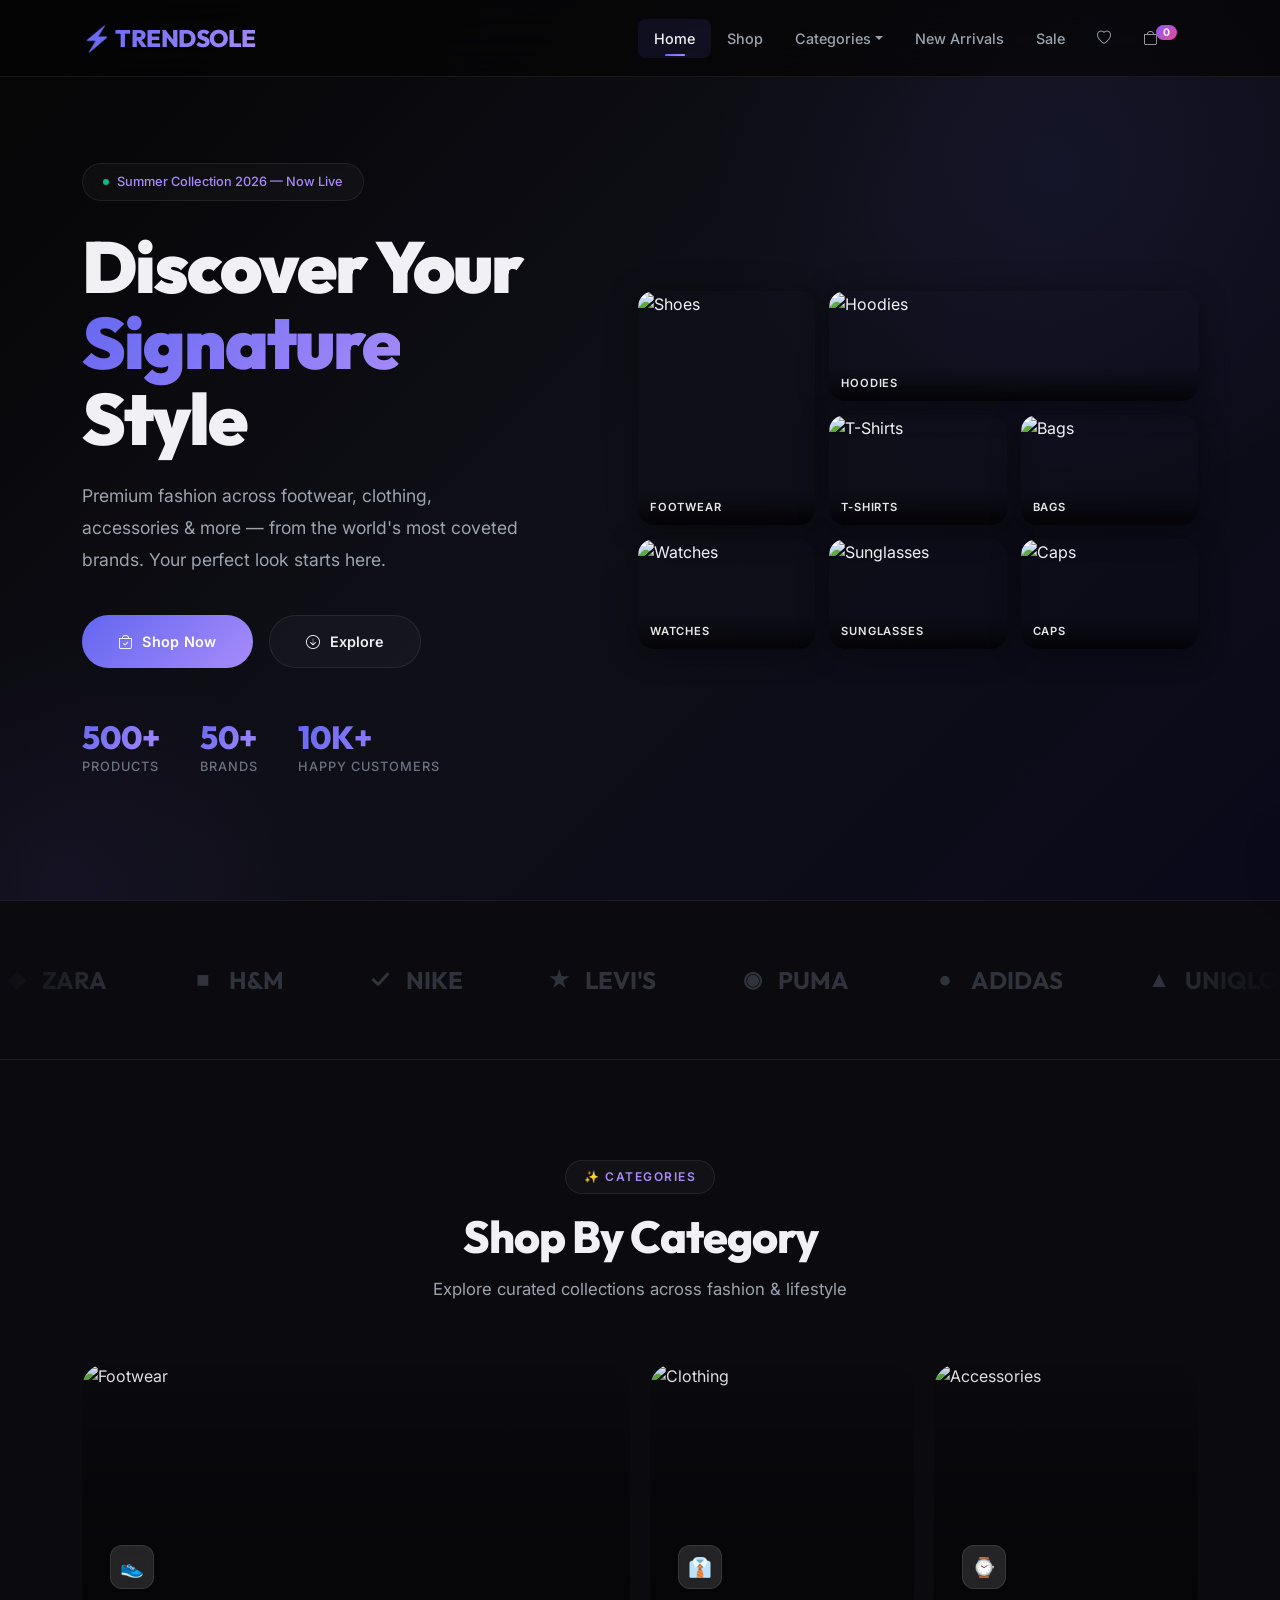
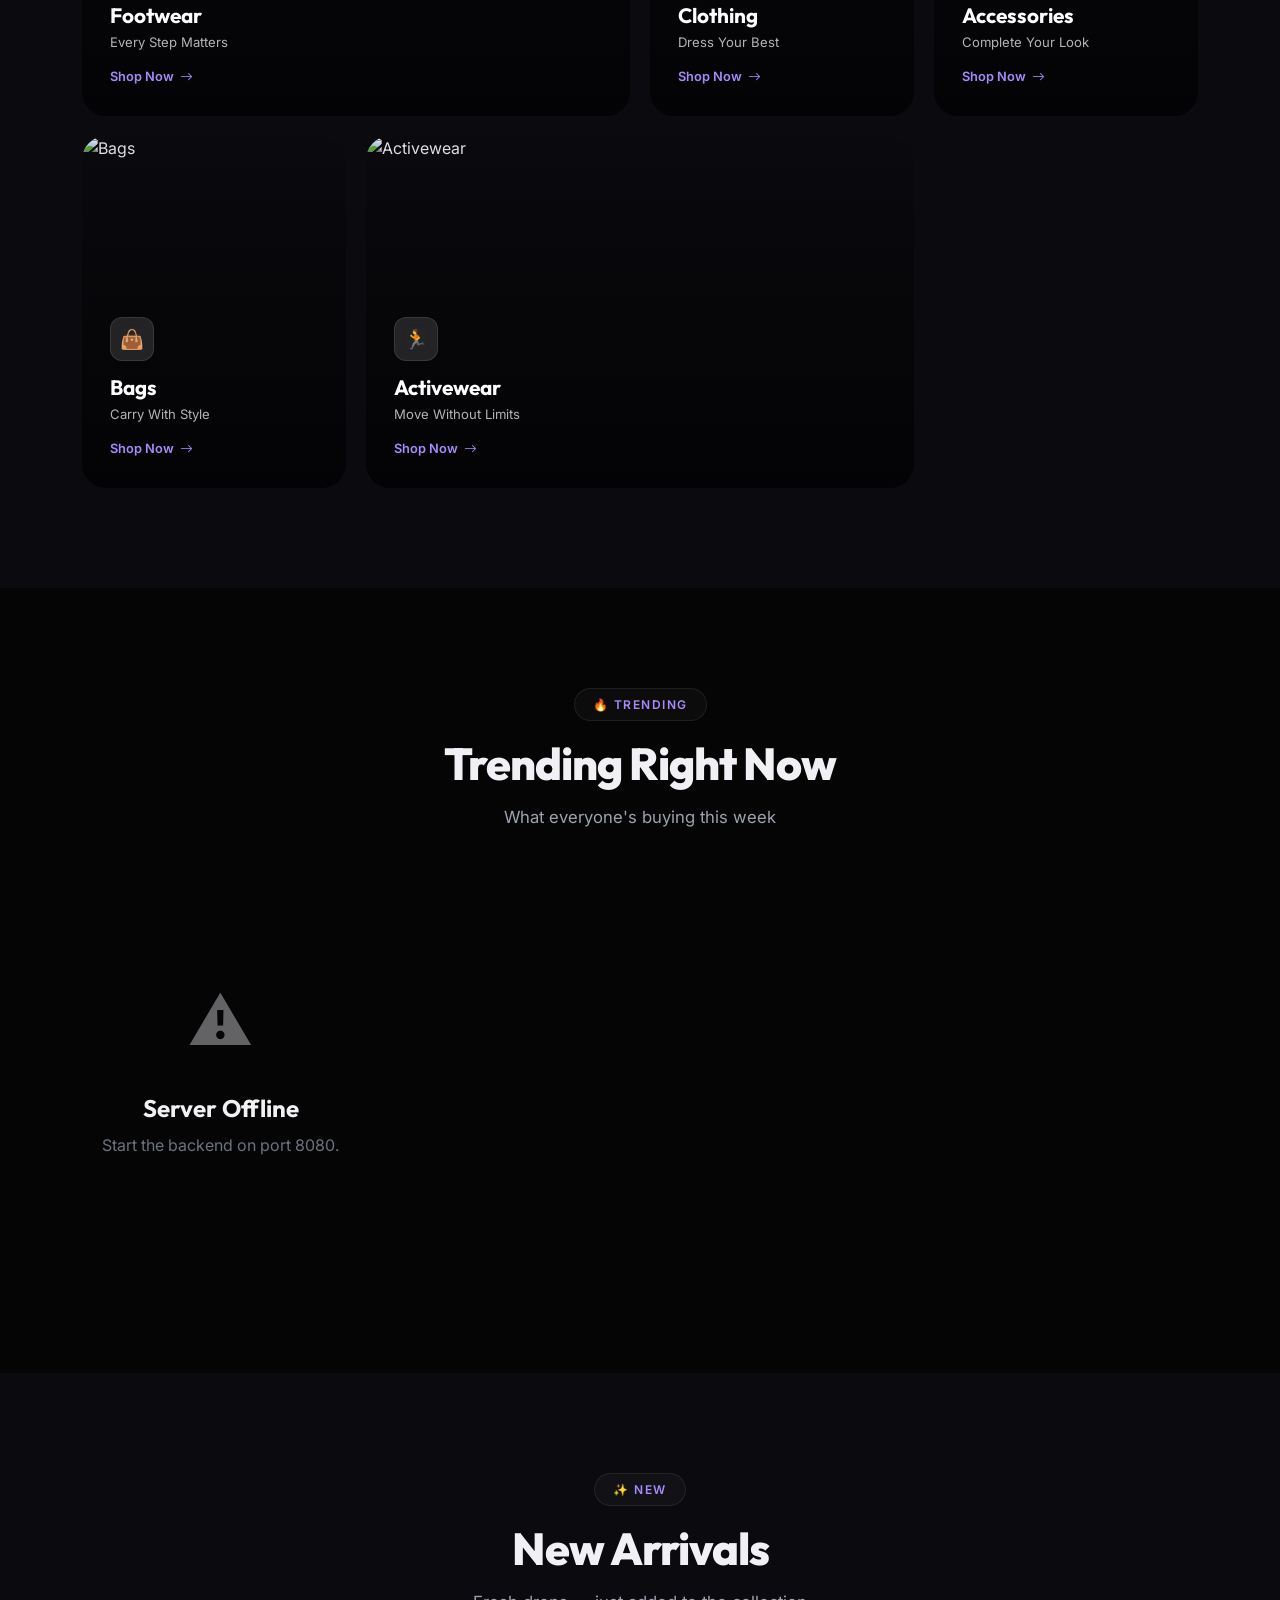
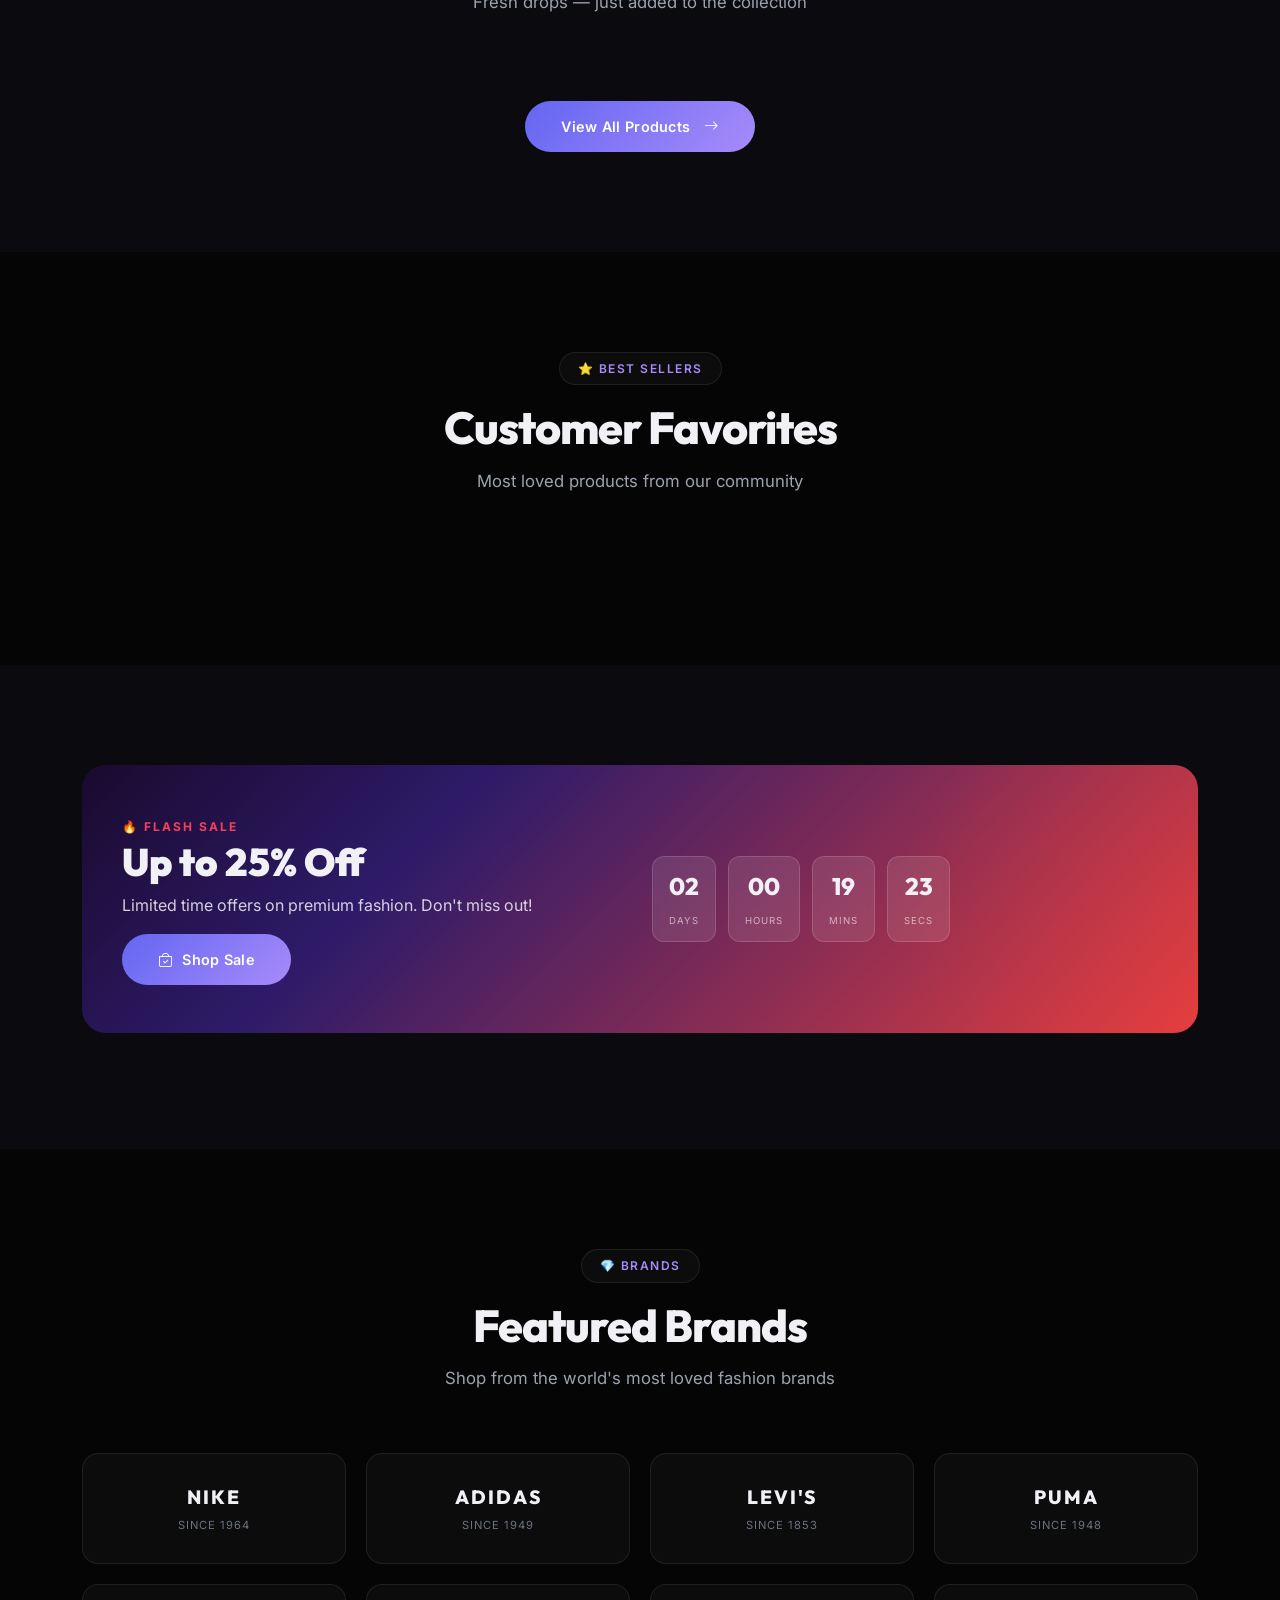
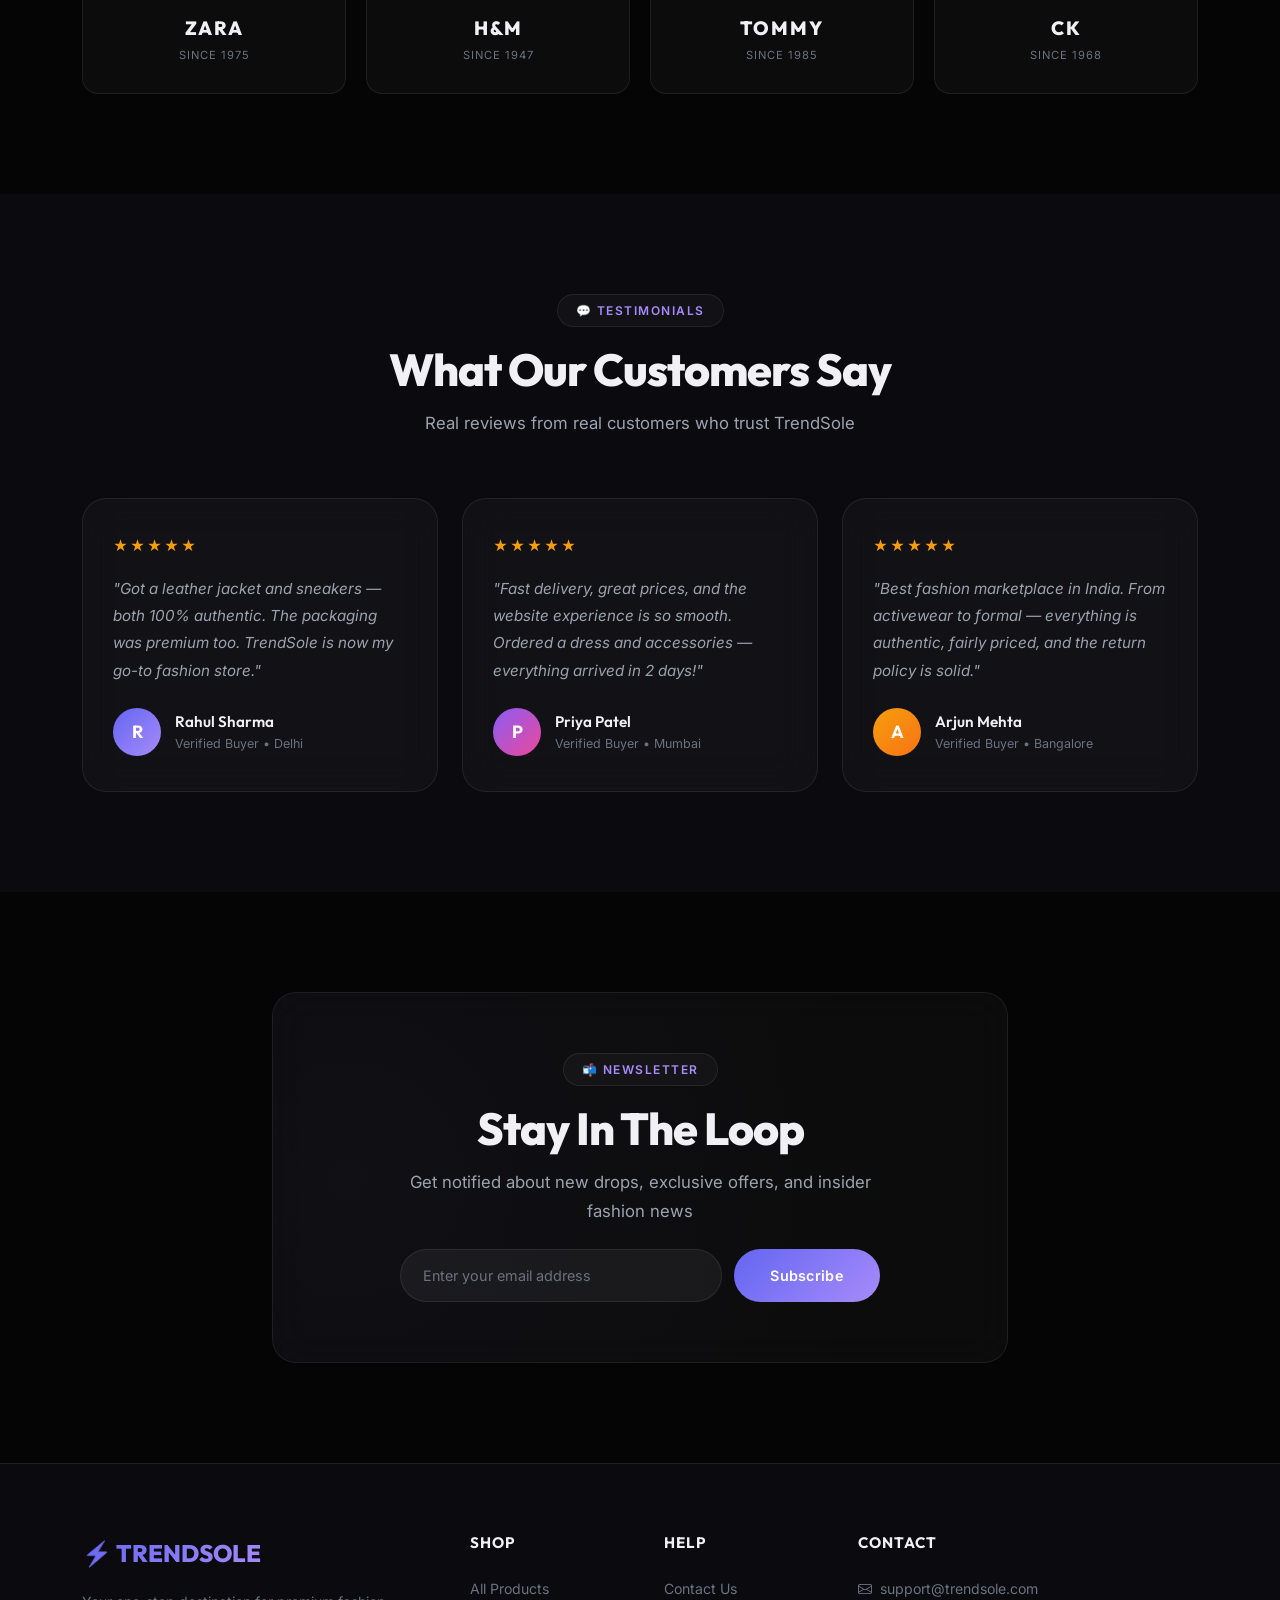
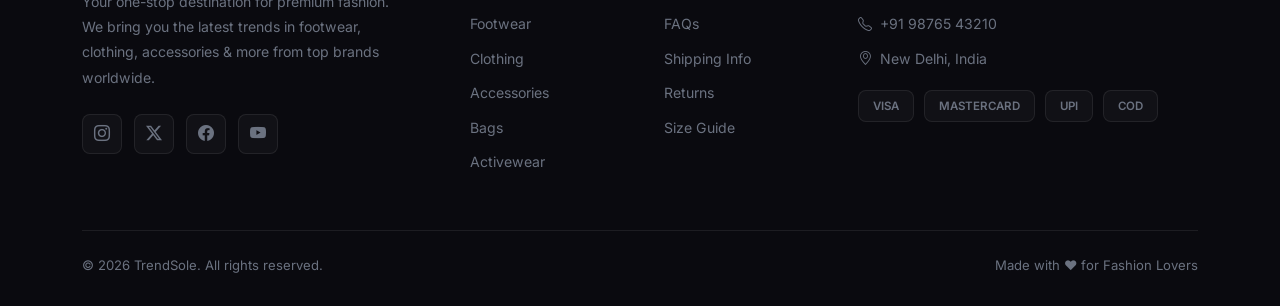
==== src/main/resources/static/index.html @ df9b8c9f "Initial commit: Set up Spring Boot backend, interactive Frontend, and database configuration with sc" ====
<!DOCTYPE html>
<html lang="en">
<head>
    <meta charset="UTF-8">
    <meta name="viewport" content="width=device-width, initial-scale=1.0">
    <title>TrendSole — Fashion & Lifestyle Marketplace</title>
    <meta name="description" content="TrendSole — Discover curated fashion across footwear, clothing, accessories, bags & activewear. Shop premium brands at the best prices.">

    <!-- Bootstrap 5 CSS -->
    <link href="https://cdn.jsdelivr.net/npm/bootstrap@5.3.3/dist/css/bootstrap.min.css" rel="stylesheet">
    <!-- Bootstrap Icons -->
    <link href="https://cdn.jsdelivr.net/npm/bootstrap-icons@1.11.3/font/bootstrap-icons.min.css" rel="stylesheet">
    <!-- Custom CSS -->
    <link href="css/style.css" rel="stylesheet">
</head>
<body>

    <!-- ========== NAVBAR ========== -->
    <nav class="navbar navbar-expand-lg navbar-dark fixed-top">
        <div class="container">
            <a class="navbar-brand" href="index.html">
                <span class="brand-icon">⚡ TRENDSOLE</span>
            </a>
            <button class="navbar-toggler border-0" type="button" data-bs-toggle="collapse" data-bs-target="#navbarNav">
                <span class="navbar-toggler-icon"></span>
            </button>
            <div class="collapse navbar-collapse" id="navbarNav">
                <ul class="navbar-nav ms-auto align-items-center">
                    <li class="nav-item">
                        <a class="nav-link active" href="index.html">Home</a>
                    </li>
                    <li class="nav-item">
                        <a class="nav-link" href="products.html">Shop</a>
                    </li>
                    <li class="nav-item dropdown">
                        <a class="nav-link dropdown-toggle" href="#" role="button" data-bs-toggle="dropdown">Categories</a>
                        <ul class="dropdown-menu">
                            <li><a class="dropdown-item" href="products.html?category=Footwear"><i class="bi bi-shoe"></i> Footwear</a></li>
                            <li><a class="dropdown-item" href="products.html?category=Clothing"><i class="bi bi-person-badge"></i> Clothing</a></li>
                            <li><a class="dropdown-item" href="products.html?category=Accessories"><i class="bi bi-watch"></i> Accessories</a></li>
                            <li><a class="dropdown-item" href="products.html?category=Bags"><i class="bi bi-bag"></i> Bags</a></li>
                            <li><a class="dropdown-item" href="products.html?category=Activewear"><i class="bi bi-lightning"></i> Activewear</a></li>
                        </ul>
                    </li>
                    <li class="nav-item">
                        <a class="nav-link" href="products.html?sort=new">New Arrivals</a>
                    </li>
                    <li class="nav-item">
                        <a class="nav-link" href="#sale-section" style="color: var(--accent-rose);">Sale</a>
                    </li>
                    <li class="nav-item">
                        <a class="nav-link" href="#" onclick="openWishlistView()">
                            <i class="bi bi-heart"></i>
                            <span class="wishlist-badge" id="wishlistCount" style="display:none;">0</span>
                        </a>
                    </li>
                    <li class="nav-item">
                        <a class="nav-link" href="cart.html">
                            <i class="bi bi-bag"></i>
                            <span class="cart-badge" id="cartCount">0</span>
                        </a>
                    </li>
                </ul>
            </div>
        </div>
    </nav>

    <!-- ========== HERO — Collage Style ========== -->
    <section class="hero-section">
        <div class="container">
            <div class="row align-items-center">
                <div class="col-lg-5 mb-5 mb-lg-0 hero-content">
                    <div class="hero-tag">
                        <span class="tag-dot"></span>
                        Summer Collection 2026 — Now Live
                    </div>
                    <h1 class="hero-title">
                        Discover Your <span class="gradient-text">Signature</span> Style
                    </h1>
                    <p class="hero-subtitle">
                        Premium fashion across footwear, clothing, accessories & more — from the world's most coveted brands. Your perfect look starts here.
                    </p>
                    <div class="hero-actions">
                        <a href="products.html" class="btn-primary-custom">
                            <i class="bi bi-bag-check"></i> Shop Now
                        </a>
                        <a href="#categories" class="btn-secondary-custom">
                            <i class="bi bi-arrow-down-circle"></i> Explore
                        </a>
                    </div>
                    <div class="hero-stats">
                        <div class="hero-stat">
                            <div class="stat-number" data-count="500" data-suffix="+">0</div>
                            <div class="stat-label">Products</div>
                        </div>
                        <div class="hero-stat">
                            <div class="stat-number" data-count="50" data-suffix="+">0</div>
                            <div class="stat-label">Brands</div>
                        </div>
                        <div class="hero-stat">
                            <div class="stat-number" data-count="10" data-suffix="K+">0</div>
                            <div class="stat-label">Happy Customers</div>
                        </div>
                    </div>
                </div>

                <!-- RIGHT: Magazine Collage -->
                <div class="col-lg-7">
                    <div class="hero-collage">
                        <div class="collage-item tall">
                            <img src="https://images.unsplash.com/photo-1542291026-7eec264c27ff?w=400&q=80" alt="Shoes" loading="eager">
                            <span class="collage-label">Footwear</span>
                        </div>
                        <div class="collage-item wide">
                            <img src="https://images.unsplash.com/photo-1556821840-3a63f95609a7?w=400&q=80" alt="Hoodies" loading="eager">
                            <span class="collage-label">Hoodies</span>
                        </div>
                        <div class="collage-item">
                            <img src="https://images.unsplash.com/photo-1521572163474-6864f9cf17ab?w=400&q=80" alt="T-Shirts" loading="eager">
                            <span class="collage-label">T-Shirts</span>
                        </div>
                        <div class="collage-item">
                            <img src="https://images.unsplash.com/photo-1548036328-c9fa89d128fa?w=400&q=80" alt="Bags" loading="eager">
                            <span class="collage-label">Bags</span>
                        </div>
                        <div class="collage-item">
                            <img src="https://images.unsplash.com/photo-1524592094714-0f0654e20314?w=400&q=80" alt="Watches" loading="eager">
                            <span class="collage-label">Watches</span>
                        </div>
                        <div class="collage-item">
                            <img src="https://images.unsplash.com/photo-1572635196237-14b3f281503f?w=400&q=80" alt="Sunglasses" loading="eager">
                            <span class="collage-label">Sunglasses</span>
                        </div>
                        <div class="collage-item">
                            <img src="https://images.unsplash.com/photo-1521369909029-2afed882baee?w=400&q=80" alt="Caps" loading="eager">
                            <span class="collage-label">Caps</span>
                        </div>
                    </div>
                </div>
            </div>
        </div>
    </section>

    <!-- ========== BRAND MARQUEE ========== -->
    <section class="brand-marquee-section">
        <div class="brand-marquee-wrapper">
            <div class="brand-marquee">
                <div class="brand-item"><span class="brand-logo-icon">◆</span> ZARA</div>
                <div class="brand-item"><span class="brand-logo-icon">■</span> H&M</div>
                <div class="brand-item"><span class="brand-logo-icon">✓</span> NIKE</div>
                <div class="brand-item"><span class="brand-logo-icon">★</span> LEVI'S</div>
                <div class="brand-item"><span class="brand-logo-icon">◉</span> PUMA</div>
                <div class="brand-item"><span class="brand-logo-icon">●</span> ADIDAS</div>
                <div class="brand-item"><span class="brand-logo-icon">▲</span> UNIQLO</div>
                <div class="brand-item"><span class="brand-logo-icon">⧫</span> CALVIN KLEIN</div>
                <div class="brand-item"><span class="brand-logo-icon">◆</span> ZARA</div>
                <div class="brand-item"><span class="brand-logo-icon">■</span> H&M</div>
                <div class="brand-item"><span class="brand-logo-icon">✓</span> NIKE</div>
                <div class="brand-item"><span class="brand-logo-icon">★</span> LEVI'S</div>
                <div class="brand-item"><span class="brand-logo-icon">◉</span> PUMA</div>
                <div class="brand-item"><span class="brand-logo-icon">●</span> ADIDAS</div>
                <div class="brand-item"><span class="brand-logo-icon">▲</span> UNIQLO</div>
                <div class="brand-item"><span class="brand-logo-icon">⧫</span> CALVIN KLEIN</div>
            </div>
        </div>
    </section>

    <!-- ========== 1. FEATURED CATEGORIES ========== -->
    <section class="section-padding" style="background: var(--bg-secondary);" id="categories">
        <div class="container">
            <div class="section-header reveal">
                <span class="section-tag">✨ Categories</span>
                <h2 class="section-title">Shop By Category</h2>
                <p class="section-subtitle">Explore curated collections across fashion & lifestyle</p>
            </div>
            <div class="category-grid reveal">
                <a href="products.html?category=Footwear" class="category-grid-card wide">
                    <img src="https://images.unsplash.com/photo-1549298916-b41d501d3772?w=600&q=80" alt="Footwear">
                    <div class="category-grid-overlay">
                        <div class="cat-icon">👟</div>
                        <h3>Footwear</h3>
                        <p class="cat-tagline">Every Step Matters</p>
                        <span class="cat-link">Shop Now <i class="bi bi-arrow-right"></i></span>
                    </div>
                </a>
                <a href="products.html?category=Clothing" class="category-grid-card">
                    <img src="https://images.unsplash.com/photo-1489987707025-afc232f7ea0f?w=400&q=80" alt="Clothing">
                    <div class="category-grid-overlay">
                        <div class="cat-icon">👔</div>
                        <h3>Clothing</h3>
                        <p class="cat-tagline">Dress Your Best</p>
                        <span class="cat-link">Shop Now <i class="bi bi-arrow-right"></i></span>
                    </div>
                </a>
                <a href="products.html?category=Accessories" class="category-grid-card">
                    <img src="https://images.unsplash.com/photo-1611923134239-b9be5816e23c?w=400&q=80" alt="Accessories">
                    <div class="category-grid-overlay">
                        <div class="cat-icon">⌚</div>
                        <h3>Accessories</h3>
                        <p class="cat-tagline">Complete Your Look</p>
                        <span class="cat-link">Shop Now <i class="bi bi-arrow-right"></i></span>
                    </div>
                </a>
                <a href="products.html?category=Bags" class="category-grid-card">
                    <img src="https://images.unsplash.com/photo-1548036328-c9fa89d128fa?w=400&q=80" alt="Bags">
                    <div class="category-grid-overlay">
                        <div class="cat-icon">👜</div>
                        <h3>Bags</h3>
                        <p class="cat-tagline">Carry With Style</p>
                        <span class="cat-link">Shop Now <i class="bi bi-arrow-right"></i></span>
                    </div>
                </a>
                <a href="products.html?category=Activewear" class="category-grid-card wide">
                    <img src="https://images.unsplash.com/photo-1571019614242-c5c5dee9f50b?w=600&q=80" alt="Activewear">
                    <div class="category-grid-overlay">
                        <div class="cat-icon">🏃</div>
                        <h3>Activewear</h3>
                        <p class="cat-tagline">Move Without Limits</p>
                        <span class="cat-link">Shop Now <i class="bi bi-arrow-right"></i></span>
                    </div>
                </a>
            </div>
        </div>
    </section>

    <!-- ========== 2. TRENDING PRODUCTS ========== -->
    <section class="section-padding" id="trending">
        <div class="container">
            <div class="section-header reveal">
                <span class="section-tag">🔥 Trending</span>
                <h2 class="section-title">Trending Right Now</h2>
                <p class="section-subtitle">What everyone's buying this week</p>
            </div>
            <div class="product-scroll-row" id="trendingProducts">
                <!-- Loaded by JS -->
            </div>
        </div>
    </section>

    <!-- ========== 3. NEW ARRIVALS ========== -->
    <section class="section-padding" style="background: var(--bg-secondary);">
        <div class="container">
            <div class="section-header reveal">
                <span class="section-tag">✨ New</span>
                <h2 class="section-title">New Arrivals</h2>
                <p class="section-subtitle">Fresh drops — just added to the collection</p>
            </div>
            <div class="row g-4" id="newArrivals">
                <!-- Loaded by JS -->
            </div>
            <div class="text-center mt-5 reveal">
                <a href="products.html" class="btn-primary-custom">View All Products <i class="bi bi-arrow-right ms-1"></i></a>
            </div>
        </div>
    </section>

    <!-- ========== 4. BEST SELLERS ========== -->
    <section class="section-padding">
        <div class="container">
            <div class="section-header reveal">
                <span class="section-tag">⭐ Best Sellers</span>
                <h2 class="section-title">Customer Favorites</h2>
                <p class="section-subtitle">Most loved products from our community</p>
            </div>
            <div class="product-scroll-row" id="bestSellers">
                <!-- Loaded by JS -->
            </div>
        </div>
    </section>

    <!-- ========== 5. LIMITED TIME SALE ========== -->
    <section class="section-padding" style="background: var(--bg-secondary);" id="sale-section">
        <div class="container">
            <div class="sale-banner reveal">
                <div class="row align-items-center">
                    <div class="col-lg-6 mb-4 mb-lg-0">
                        <span style="font-size:0.75rem; text-transform:uppercase; letter-spacing:2px; color: var(--accent-rose); font-weight:700; position:relative; z-index:1;">🔥 Flash Sale</span>
                        <h2>Up to 25% Off</h2>
                        <p>Limited time offers on premium fashion. Don't miss out!</p>
                        <a href="products.html" class="btn-primary-custom" style="position:relative;z-index:1;">
                            <i class="bi bi-bag-check"></i> Shop Sale
                        </a>
                    </div>
                    <div class="col-lg-6">
                        <div class="sale-timer">
                            <div class="time-block"><span class="number" id="saleDays">02</span><span class="unit">Days</span></div>
                            <div class="time-block"><span class="number" id="saleHours">14</span><span class="unit">Hours</span></div>
                            <div class="time-block"><span class="number" id="saleMins">38</span><span class="unit">Mins</span></div>
                            <div class="time-block"><span class="number" id="saleSecs">45</span><span class="unit">Secs</span></div>
                        </div>
                    </div>
                </div>
            </div>
            <div class="row g-4" id="saleProducts">
                <!-- Loaded by JS -->
            </div>
        </div>
    </section>

    <!-- ========== 6. FEATURED BRANDS ========== -->
    <section class="section-padding">
        <div class="container">
            <div class="section-header reveal">
                <span class="section-tag">💎 Brands</span>
                <h2 class="section-title">Featured Brands</h2>
                <p class="section-subtitle">Shop from the world's most loved fashion brands</p>
            </div>
            <div class="brand-logo-grid reveal">
                <a href="products.html" class="brand-logo-card"><div class="brand-logo-text">NIKE</div><div class="brand-logo-sub">Since 1964</div></a>
                <a href="products.html" class="brand-logo-card"><div class="brand-logo-text">ADIDAS</div><div class="brand-logo-sub">Since 1949</div></a>
                <a href="products.html" class="brand-logo-card"><div class="brand-logo-text">LEVI'S</div><div class="brand-logo-sub">Since 1853</div></a>
                <a href="products.html" class="brand-logo-card"><div class="brand-logo-text">PUMA</div><div class="brand-logo-sub">Since 1948</div></a>
                <a href="products.html" class="brand-logo-card"><div class="brand-logo-text">ZARA</div><div class="brand-logo-sub">Since 1975</div></a>
                <a href="products.html" class="brand-logo-card"><div class="brand-logo-text">H&M</div><div class="brand-logo-sub">Since 1947</div></a>
                <a href="products.html" class="brand-logo-card"><div class="brand-logo-text">TOMMY</div><div class="brand-logo-sub">Since 1985</div></a>
                <a href="products.html" class="brand-logo-card"><div class="brand-logo-text">CK</div><div class="brand-logo-sub">Since 1968</div></a>
            </div>
        </div>
    </section>

    <!-- ========== 7. CUSTOMER REVIEWS ========== -->
    <section class="section-padding" style="background: var(--bg-secondary);">
        <div class="container">
            <div class="section-header reveal">
                <span class="section-tag">💬 Testimonials</span>
                <h2 class="section-title">What Our Customers Say</h2>
                <p class="section-subtitle">Real reviews from real customers who trust TrendSole</p>
            </div>
            <div class="row g-4">
                <div class="col-lg-4 col-md-6 reveal">
                    <div class="testimonial-card">
                        <div class="testimonial-stars">★★★★★</div>
                        <p class="testimonial-text">"Got a leather jacket and sneakers — both 100% authentic. The packaging was premium too. TrendSole is now my go-to fashion store."</p>
                        <div class="testimonial-author">
                            <div class="testimonial-avatar">R</div>
                            <div class="testimonial-info">
                                <div class="author-name">Rahul Sharma</div>
                                <div class="author-title">Verified Buyer • Delhi</div>
                            </div>
                        </div>
                    </div>
                </div>
                <div class="col-lg-4 col-md-6 reveal" style="transition-delay: 0.1s;">
                    <div class="testimonial-card">
                        <div class="testimonial-stars">★★★★★</div>
                        <p class="testimonial-text">"Fast delivery, great prices, and the website experience is so smooth. Ordered a dress and accessories — everything arrived in 2 days!"</p>
                        <div class="testimonial-author">
                            <div class="testimonial-avatar" style="background: var(--gradient-accent);">P</div>
                            <div class="testimonial-info">
                                <div class="author-name">Priya Patel</div>
                                <div class="author-title">Verified Buyer • Mumbai</div>
                            </div>
                        </div>
                    </div>
                </div>
                <div class="col-lg-4 col-md-12 reveal" style="transition-delay: 0.2s;">
                    <div class="testimonial-card">
                        <div class="testimonial-stars">★★★★★</div>
                        <p class="testimonial-text">"Best fashion marketplace in India. From activewear to formal — everything is authentic, fairly priced, and the return policy is solid."</p>
                        <div class="testimonial-author">
                            <div class="testimonial-avatar" style="background: var(--gradient-gold);">A</div>
                            <div class="testimonial-info">
                                <div class="author-name">Arjun Mehta</div>
                                <div class="author-title">Verified Buyer • Bangalore</div>
                            </div>
                        </div>
                    </div>
                </div>
            </div>
        </div>
    </section>

    <!-- ========== 8. NEWSLETTER ========== -->
    <section class="section-padding newsletter-section">
        <div class="container">
            <div class="row justify-content-center">
                <div class="col-lg-8 reveal">
                    <div class="newsletter-card">
                        <span class="section-tag" style="position:relative; z-index:1;">📬 Newsletter</span>
                        <h2 class="section-title" style="position:relative; z-index:1;">Stay In The Loop</h2>
                        <p class="section-subtitle mx-auto mb-4" style="position:relative; z-index:1;">Get notified about new drops, exclusive offers, and insider fashion news</p>
                        <form class="newsletter-form" onsubmit="handleNewsletter(event)">
                            <input type="email" id="newsletterEmail" placeholder="Enter your email address" required>
                            <button type="submit" class="btn-primary-custom">Subscribe</button>
                        </form>
                    </div>
                </div>
            </div>
        </div>
    </section>

    <!-- ========== 9. FOOTER ========== -->
    <footer class="footer">
        <div class="container">
            <div class="row g-5">
                <div class="col-lg-4">
                    <div class="footer-brand">⚡ TRENDSOLE</div>
                    <p class="footer-desc">Your one-stop destination for premium fashion. We bring you the latest trends in footwear, clothing, accessories & more from top brands worldwide.</p>
                    <div class="footer-social">
                        <a href="#" aria-label="Instagram"><i class="bi bi-instagram"></i></a>
                        <a href="#" aria-label="Twitter"><i class="bi bi-twitter-x"></i></a>
                        <a href="#" aria-label="Facebook"><i class="bi bi-facebook"></i></a>
                        <a href="#" aria-label="YouTube"><i class="bi bi-youtube"></i></a>
                    </div>
                </div>
                <div class="col-lg-2 col-6">
                    <h6>Shop</h6>
                    <a href="products.html" class="footer-link">All Products</a>
                    <a href="products.html?category=Footwear" class="footer-link">Footwear</a>
                    <a href="products.html?category=Clothing" class="footer-link">Clothing</a>
                    <a href="products.html?category=Accessories" class="footer-link">Accessories</a>
                    <a href="products.html?category=Bags" class="footer-link">Bags</a>
                    <a href="products.html?category=Activewear" class="footer-link">Activewear</a>
                </div>
                <div class="col-lg-2 col-6">
                    <h6>Help</h6>
                    <a href="#" class="footer-link">Contact Us</a>
                    <a href="#" class="footer-link">FAQs</a>
                    <a href="#" class="footer-link">Shipping Info</a>
                    <a href="#" class="footer-link">Returns</a>
                    <a href="#" class="footer-link">Size Guide</a>
                </div>
                <div class="col-lg-4">
                    <h6>Contact</h6>
                    <a href="mailto:support@trendsole.com" class="footer-link"><i class="bi bi-envelope me-2"></i>support@trendsole.com</a>
                    <a href="tel:+919876543210" class="footer-link"><i class="bi bi-telephone me-2"></i>+91 98765 43210</a>
                    <a href="#" class="footer-link"><i class="bi bi-geo-alt me-2"></i>New Delhi, India</a>
                    <div class="footer-payment">
                        <span class="payment-badge">VISA</span>
                        <span class="payment-badge">MASTERCARD</span>
                        <span class="payment-badge">UPI</span>
                        <span class="payment-badge">COD</span>
                    </div>
                </div>
            </div>
            <div class="footer-bottom">
                <p>© 2026 TrendSole. All rights reserved.</p>
                <p>Made with ❤️ for Fashion Lovers</p>
            </div>
        </div>
    </footer>

    <!-- Toast Notification -->
    <div class="toast-notification" id="toast"></div>

    <!-- Bootstrap 5 JS -->
    <script src="https://cdn.jsdelivr.net/npm/bootstrap@5.3.3/dist/js/bootstrap.bundle.min.js"></script>
    <script src="js/product-meta.js"></script>
    <script src="js/app.js"></script>

    <script>
        const API_BASE = 'http://localhost:8080/api';

        document.addEventListener('DOMContentLoaded', function() {
            loadAllSections();
            updateCartCount();
            startSaleTimer();
        });

        // Load all product sections from a single API call
        function loadAllSections() {
            fetch(API_BASE + '/products')
                .then(r => r.json())
                .then(products => {
                    if (products.length === 0) {
                        document.getElementById('trendingProducts').innerHTML = '<div class="empty-state"><div class="empty-icon">📦</div><h4>No Products Yet</h4><p>Open browser console and paste the contents of js/seed-data.js to add products.</p></div>';
                        return;
                    }
                    // Trending: first 8 products
                    renderScrollRow('trendingProducts', products.slice(0, 8));
                    // New Arrivals: last 6 products (newest added)
                    renderGrid('newArrivals', products.slice(-6).reverse());
                    // Best Sellers: products 8-16
                    renderScrollRow('bestSellers', products.slice(8, 16));
                    // Sale: 4 random products with discounts
                    renderGrid('saleProducts', products.filter((_, i) => i % 5 === 1).slice(0, 4));
                })
                .catch(err => {
                    console.error('Error:', err);
                    document.getElementById('trendingProducts').innerHTML = '<div class="empty-state"><div class="empty-icon">⚠️</div><h4>Server Offline</h4><p>Start the backend on port 8080.</p></div>';
                });
        }

        // Render horizontal scroll row
        function renderScrollRow(containerId, products) {
            var container = document.getElementById(containerId);
            if (!container) return;
            var html = '';
            products.forEach(function(p, i) { html += createCard(p, i); });
            container.innerHTML = html;
        }

        // Render grid of product cards
        function renderGrid(containerId, products) {
            var container = document.getElementById(containerId);
            if (!container) return;
            var html = '';
            products.forEach(function(p, i) {
                html += '<div class="col-lg-4 col-md-6 reveal" style="transition-delay:' + (i * 0.05) + 's;">' + createCardInner(p) + '</div>';
            });
            container.innerHTML = html;
            // Re-observe reveals
            container.querySelectorAll('.reveal').forEach(el => {
                new IntersectionObserver((entries, obs) => {
                    entries.forEach(e => { if (e.isIntersecting) { e.target.classList.add('revealed'); obs.unobserve(e.target); } });
                }, { threshold: 0.1 }).observe(el);
            });
        }

        // Card for scroll row (no col wrapper)
        function createCard(product, index) {
            return '<div class="product-card">' + createCardContent(product) + '</div>';
        }

        // Card inner for grid (no product-card wrapper)
        function createCardInner(product) {
            return '<div class="product-card">' + createCardContent(product) + '</div>';
        }

        // Shared card content
        function createCardContent(product) {
            var brand = ProductMeta.extractBrand(product.name);
            var discount = ProductMeta.getDiscount(product.category, product.id);
            var rating = ProductMeta.getRating(product.id);
            var originalPrice = ProductMeta.getOriginalPrice(product.price, discount);
            var isWishlisted = Wishlist.has(product.id);

            var stockClass = 'in-stock', stockText = 'In Stock';
            if (product.stock <= 0) { stockClass = 'out-of-stock'; stockText = 'Out of Stock'; }
            else if (product.stock <= 10) { stockClass = 'low-stock'; stockText = 'Only ' + product.stock + ' left'; }

            return `
                <div class="card-img-wrapper">
                    <img src="${product.imageUrl || 'https://via.placeholder.com/400x300'}" alt="${product.name}" loading="lazy">
                    <span class="brand-tag">${brand}</span>
                    <span class="category-badge">${product.category}</span>
                    ${discount > 0 ? '<span class="discount-badge">-' + discount + '%</span>' : ''}
                    <button class="wishlist-btn ${isWishlisted ? 'active' : ''}" data-product-id="${product.id}" onclick="toggleWishlist(${product.id}, event)">
                        <i class="bi bi-heart${isWishlisted ? '-fill' : ''}"></i>
                    </button>
                </div>
                <div class="card-body">
                    <h5 class="product-name">${product.name}</h5>
                    <div class="rating-stars">${ProductMeta.renderStars(rating)}</div>
                    <div class="price-row">
                        <span class="product-price">₹${product.price.toLocaleString('en-IN')}</span>
                        ${originalPrice ? '<span class="original-price">₹' + originalPrice.toLocaleString('en-IN') + '</span>' : ''}
                        <span class="stock-info ${stockClass}">${stockText}</span>
                    </div>
                    <button class="btn-add-cart" onclick="addToCart(${product.id})" ${product.stock <= 0 ? 'disabled' : ''}>
                        <i class="bi bi-bag-plus me-1"></i> ${product.stock <= 0 ? 'Out of Stock' : 'Add to Cart'}
                    </button>
                </div>`;
        }

        function addToCart(productId) {
            fetch(API_BASE + '/cart/add?productId=' + productId + '&quantity=1', { method: 'POST' })
                .then(r => r.json())
                .then(() => { showToast('✅ Added to cart!'); updateCartCount(); })
                .catch(() => showToast('❌ Failed to add to cart.'));
        }

        function updateCartCount() {
            fetch(API_BASE + '/cart')
                .then(r => r.json())
                .then(items => {
                    var total = 0;
                    items.forEach(item => total += item.quantity);
                    document.getElementById('cartCount').textContent = total;
                })
                .catch(() => { document.getElementById('cartCount').textContent = '0'; });
        }

        function openWishlistView() { window.location.href = 'products.html?view=wishlist'; }

        function showToast(msg) {
            var t = document.getElementById('toast');
            t.textContent = msg;
            t.classList.add('show');
            setTimeout(() => t.classList.remove('show'), 3000);
        }

        // Sale countdown timer
        function startSaleTimer() {
            var end = new Date();
            end.setDate(end.getDate() + 2);
            end.setHours(23, 59, 59);
            function tick() {
                var now = new Date();
                var diff = end - now;
                if (diff <= 0) return;
                var d = Math.floor(diff / 86400000);
                var h = Math.floor((diff % 86400000) / 3600000);
                var m = Math.floor((diff % 3600000) / 60000);
                var s = Math.floor((diff % 60000) / 1000);
                document.getElementById('saleDays').textContent = String(d).padStart(2, '0');
                document.getElementById('saleHours').textContent = String(h).padStart(2, '0');
                document.getElementById('saleMins').textContent = String(m).padStart(2, '0');
                document.getElementById('saleSecs').textContent = String(s).padStart(2, '0');
            }
            tick();
            setInterval(tick, 1000);
        }
    </script>
</body>
</html>
---- src/main/resources/static/css/style.css ----
/* ================================================
   TrendSole — Premium Luxury Sneaker Store
   Glassmorphism Dark Theme Design System
   ================================================ */

/* ---------- Google Fonts ---------- */
@import url('https://fonts.googleapis.com/css2?family=Outfit:wght@300;400;500;600;700;800;900&family=Inter:wght@300;400;500;600;700;800&display=swap');

/* ---------- CSS Custom Properties (Design Tokens) ---------- */
:root {
    /* Core Colors */
    --bg-primary: #050505;
    --bg-secondary: #0a0a0f;
    --bg-tertiary: #0f0f18;
    --bg-elevated: #111119;

    /* Glass Surfaces */
    --glass-bg: rgba(255, 255, 255, 0.03);
    --glass-bg-hover: rgba(255, 255, 255, 0.06);
    --glass-border: rgba(255, 255, 255, 0.08);
    --glass-border-hover: rgba(255, 255, 255, 0.15);
    --glass-blur: 20px;

    /* Accent Gradients */
    --accent-1: #6366f1; /* Indigo */
    --accent-2: #8b5cf6; /* Violet */
    --accent-3: #a78bfa; /* Light Violet */
    --accent-gold: #f59e0b;
    --accent-emerald: #10b981;
    --accent-rose: #f43f5e;
    --gradient-primary: linear-gradient(135deg, #6366f1, #a78bfa);
    --gradient-accent: linear-gradient(135deg, #8b5cf6, #ec4899);
    --gradient-gold: linear-gradient(135deg, #f59e0b, #f97316);
    --gradient-emerald: linear-gradient(135deg, #10b981, #34d399);
    --gradient-hero: linear-gradient(135deg, #050505 0%, #0f0f18 50%, #0a0a1a 100%);

    /* Text Colors */
    --text-primary: #f0f0f5;
    --text-secondary: #9ca3af;
    --text-muted: #6b7280;
    --text-accent: #a78bfa;

    /* Shadows */
    --shadow-sm: 0 2px 8px rgba(0, 0, 0, 0.4);
    --shadow-md: 0 4px 24px rgba(0, 0, 0, 0.5);
    --shadow-lg: 0 8px 40px rgba(0, 0, 0, 0.6);
    --shadow-glow: 0 0 40px rgba(99, 102, 241, 0.15);
    --shadow-glow-hover: 0 0 60px rgba(99, 102, 241, 0.25);
    --shadow-card: 0 4px 30px rgba(0, 0, 0, 0.4);
    --shadow-card-hover: 0 12px 48px rgba(99, 102, 241, 0.2);

    /* Spacing & Sizing */
    --radius-sm: 8px;
    --radius-md: 12px;
    --radius-lg: 16px;
    --radius-xl: 24px;
    --radius-full: 9999px;

    /* Transitions */
    --ease-out: cubic-bezier(0.16, 1, 0.3, 1);
    --ease-spring: cubic-bezier(0.34, 1.56, 0.64, 1);
    --transition-fast: 0.2s var(--ease-out);
    --transition-base: 0.3s var(--ease-out);
    --transition-slow: 0.5s var(--ease-out);
}

/* ---------- Global Reset & Base ---------- */
*,
*::before,
*::after {
    margin: 0;
    padding: 0;
    box-sizing: border-box;
}

html {
    scroll-behavior: smooth;
    -webkit-font-smoothing: antialiased;
    -moz-osx-font-smoothing: grayscale;
}

body {
    font-family: 'Inter', -apple-system, BlinkMacSystemFont, sans-serif;
    background-color: var(--bg-primary);
    color: var(--text-primary);
    min-height: 100vh;
    display: flex;
    flex-direction: column;
    overflow-x: hidden;
    line-height: 1.6;
}

main {
    flex: 1;
}

a {
    text-decoration: none;
    color: inherit;
    transition: var(--transition-base);
}

img {
    max-width: 100%;
    height: auto;
}

/* ---------- Custom Scrollbar ---------- */
::-webkit-scrollbar {
    width: 6px;
}

::-webkit-scrollbar-track {
    background: var(--bg-primary);
}

::-webkit-scrollbar-thumb {
    background: var(--accent-1);
    border-radius: 10px;
}

::-webkit-scrollbar-thumb:hover {
    background: var(--accent-2);
}

/* ---------- Selection ---------- */
::selection {
    background: rgba(99, 102, 241, 0.3);
    color: var(--text-primary);
}

/* ================================================
   ANIMATIONS
   ================================================ */
@keyframes fadeInUp {
    from {
        opacity: 0;
        transform: translateY(30px);
    }
    to {
        opacity: 1;
        transform: translateY(0);
    }
}

@keyframes fadeInDown {
    from {
        opacity: 0;
        transform: translateY(-20px);
    }
    to {
        opacity: 1;
        transform: translateY(0);
    }
}

@keyframes fadeIn {
    from { opacity: 0; }
    to { opacity: 1; }
}

@keyframes float {
    0%, 100% { transform: translateY(0px) rotate(-2deg); }
    50% { transform: translateY(-20px) rotate(2deg); }
}

@keyframes shimmer {
    0% { background-position: -200% 0; }
    100% { background-position: 200% 0; }
}

@keyframes pulse {
    0%, 100% { opacity: 1; }
    50% { opacity: 0.5; }
}

@keyframes gradientShift {
    0% { background-position: 0% 50%; }
    50% { background-position: 100% 50%; }
    100% { background-position: 0% 50%; }
}

@keyframes spin {
    to { transform: rotate(360deg); }
}

@keyframes popIn {
    0% { transform: scale(0); opacity: 0; }
    50% { transform: scale(1.15); }
    100% { transform: scale(1); opacity: 1; }
}

@keyframes heartBeat {
    0% { transform: scale(1); }
    25% { transform: scale(1.3); }
    50% { transform: scale(1); }
    75% { transform: scale(1.3); }
    100% { transform: scale(1); }
}

@keyframes marquee {
    0% { transform: translateX(0); }
    100% { transform: translateX(-50%); }
}

@keyframes slideInRight {
    from {
        opacity: 0;
        transform: translateX(40px);
    }
    to {
        opacity: 1;
        transform: translateX(0);
    }
}

@keyframes glowPulse {
    0%, 100% { box-shadow: 0 0 20px rgba(99, 102, 241, 0.1); }
    50% { box-shadow: 0 0 40px rgba(99, 102, 241, 0.25); }
}

@keyframes confetti {
    0% { transform: translateY(0) rotate(0deg); opacity: 1; }
    100% { transform: translateY(-100px) rotate(720deg); opacity: 0; }
}

/* Scroll Reveal Utility */
.reveal {
    opacity: 0;
    transform: translateY(30px);
    transition: opacity 0.6s var(--ease-out), transform 0.6s var(--ease-out);
}

.reveal.revealed {
    opacity: 1;
    transform: translateY(0);
}

/* ================================================
   NAVBAR — Glassmorphism
   ================================================ */
.navbar {
    background: rgba(5, 5, 5, 0.7) !important;
    backdrop-filter: blur(24px);
    -webkit-backdrop-filter: blur(24px);
    border-bottom: 1px solid var(--glass-border);
    padding: 14px 0;
    transition: var(--transition-base);
    z-index: 1000;
}

.navbar.scrolled {
    background: rgba(5, 5, 5, 0.92) !important;
    padding: 10px 0;
    box-shadow: 0 4px 30px rgba(0, 0, 0, 0.5);
}

.navbar-brand {
    font-family: 'Outfit', sans-serif;
    font-weight: 800;
    font-size: 1.5rem;
    letter-spacing: -0.5px;
}

.navbar-brand .brand-icon {
    background: var(--gradient-primary);
    -webkit-background-clip: text;
    -webkit-text-fill-color: transparent;
    background-clip: text;
    font-size: 1.5rem;
}

.navbar .nav-link {
    color: var(--text-secondary) !important;
    font-weight: 500;
    font-size: 0.9rem;
    padding: 8px 16px !important;
    border-radius: var(--radius-sm);
    transition: var(--transition-base);
    position: relative;
}

.navbar .nav-link:hover,
.navbar .nav-link.active {
    color: var(--text-primary) !important;
    background: rgba(99, 102, 241, 0.1);
}

.navbar .nav-link.active::after {
    content: '';
    position: absolute;
    bottom: 2px;
    left: 50%;
    transform: translateX(-50%);
    width: 20px;
    height: 2px;
    background: var(--gradient-primary);
    border-radius: 2px;
}

.cart-badge {
    background: var(--gradient-accent);
    color: white;
    border-radius: var(--radius-full);
    padding: 1px 7px;
    font-size: 0.65rem;
    font-weight: 700;
    position: relative;
    top: -8px;
    left: -5px;
    min-width: 18px;
    text-align: center;
}

.wishlist-badge {
    background: var(--gradient-accent);
    color: white;
    border-radius: var(--radius-full);
    padding: 1px 7px;
    font-size: 0.65rem;
    font-weight: 700;
    position: relative;
    top: -8px;
    left: -5px;
}

/* ================================================
   HERO SECTION — Full-Screen Immersive
   ================================================ */
.hero-section {
    min-height: 100vh;
    background: var(--gradient-hero);
    display: flex;
    align-items: center;
    position: relative;
    overflow: hidden;
    padding: 120px 0 80px;
}

/* Atmospheric Glow Orbs */
.hero-section::before {
    content: '';
    position: absolute;
    top: -20%;
    right: -10%;
    width: 700px;
    height: 700px;
    background: radial-gradient(circle, rgba(99, 102, 241, 0.08) 0%, transparent 70%);
    border-radius: 50%;
    pointer-events: none;
}

.hero-section::after {
    content: '';
    position: absolute;
    bottom: -25%;
    left: -15%;
    width: 500px;
    height: 500px;
    background: radial-gradient(circle, rgba(139, 92, 246, 0.06) 0%, transparent 70%);
    border-radius: 50%;
    pointer-events: none;
}

.hero-content {
    position: relative;
    z-index: 2;
}

.hero-tag {
    display: inline-flex;
    align-items: center;
    gap: 8px;
    background: var(--glass-bg);
    border: 1px solid var(--glass-border);
    backdrop-filter: blur(10px);
    padding: 8px 20px;
    border-radius: var(--radius-full);
    font-size: 0.8rem;
    font-weight: 500;
    color: var(--text-accent);
    margin-bottom: 28px;
    animation: fadeInDown 0.6s var(--ease-out) 0.2s both;
}

.hero-tag .tag-dot {
    width: 6px;
    height: 6px;
    background: var(--accent-emerald);
    border-radius: 50%;
    animation: pulse 2s infinite;
}

.hero-title {
    font-family: 'Outfit', sans-serif;
    font-size: clamp(2.8rem, 6vw, 4.5rem);
    font-weight: 900;
    line-height: 1.05;
    margin-bottom: 24px;
    letter-spacing: -2px;
    animation: fadeInUp 0.8s var(--ease-out) 0.3s both;
}

.hero-title .gradient-text {
    background: linear-gradient(135deg, #6366f1, #a78bfa, #c084fc);
    background-size: 200% 200%;
    -webkit-background-clip: text;
    -webkit-text-fill-color: transparent;
    background-clip: text;
    animation: gradientShift 4s ease infinite;
}

.hero-subtitle {
    font-size: 1.1rem;
    color: var(--text-secondary);
    line-height: 1.8;
    margin-bottom: 40px;
    max-width: 480px;
    animation: fadeInUp 0.8s var(--ease-out) 0.5s both;
}

.hero-actions {
    display: flex;
    gap: 16px;
    flex-wrap: wrap;
    animation: fadeInUp 0.8s var(--ease-out) 0.6s both;
}

.hero-image-wrapper {
    position: relative;
    z-index: 2;
    animation: fadeIn 1s var(--ease-out) 0.4s both;
}

.hero-image-wrapper img {
    max-height: 480px;
    border-radius: var(--radius-xl);
    filter: drop-shadow(0 30px 60px rgba(99, 102, 241, 0.25));
    animation: float 4s ease-in-out infinite;
    width: 100%;
    object-fit: cover;
}

/* Hero Glow Behind Image */
.hero-image-glow {
    position: absolute;
    top: 50%;
    left: 50%;
    transform: translate(-50%, -50%);
    width: 80%;
    height: 80%;
    background: radial-gradient(circle, rgba(99, 102, 241, 0.15) 0%, transparent 70%);
    border-radius: 50%;
    z-index: -1;
    animation: glowPulse 3s ease-in-out infinite;
}

/* Hero Stats */
.hero-stats {
    display: flex;
    gap: 40px;
    margin-top: 50px;
    animation: fadeInUp 0.8s var(--ease-out) 0.8s both;
}

.hero-stat {
    text-align: left;
}

.hero-stat .stat-number {
    font-family: 'Outfit', sans-serif;
    font-size: 2rem;
    font-weight: 800;
    background: var(--gradient-primary);
    -webkit-background-clip: text;
    -webkit-text-fill-color: transparent;
    background-clip: text;
    line-height: 1.2;
}

.hero-stat .stat-label {
    font-size: 0.8rem;
    color: var(--text-muted);
    text-transform: uppercase;
    letter-spacing: 1px;
    font-weight: 500;
}

/* ================================================
   BUTTONS
   ================================================ */
.btn-primary-custom {
    background: var(--gradient-primary);
    border: none;
    color: white;
    padding: 14px 36px;
    border-radius: var(--radius-full);
    font-weight: 600;
    font-size: 0.9rem;
    transition: var(--transition-base);
    cursor: pointer;
    display: inline-flex;
    align-items: center;
    gap: 10px;
    position: relative;
    overflow: hidden;
    letter-spacing: 0.3px;
}

.btn-primary-custom::before {
    content: '';
    position: absolute;
    inset: 0;
    background: linear-gradient(135deg, rgba(255,255,255,0.15), transparent);
    opacity: 0;
    transition: var(--transition-base);
}

.btn-primary-custom:hover {
    transform: translateY(-3px);
    box-shadow: 0 10px 30px rgba(99, 102, 241, 0.35);
    color: white;
}

.btn-primary-custom:hover::before {
    opacity: 1;
}

.btn-secondary-custom {
    background: var(--glass-bg);
    border: 1px solid var(--glass-border);
    backdrop-filter: blur(10px);
    color: var(--text-primary);
    padding: 14px 36px;
    border-radius: var(--radius-full);
    font-weight: 600;
    font-size: 0.9rem;
    transition: var(--transition-base);
    cursor: pointer;
    display: inline-flex;
    align-items: center;
    gap: 10px;
}

.btn-secondary-custom:hover {
    border-color: var(--accent-1);
    background: rgba(99, 102, 241, 0.08);
    transform: translateY(-3px);
    color: var(--text-primary);
}

.btn-accent {
    background: var(--gradient-accent);
    border: none;
    color: white;
    padding: 12px 28px;
    border-radius: var(--radius-full);
    font-weight: 600;
    font-size: 0.85rem;
    transition: var(--transition-base);
    cursor: pointer;
}

.btn-accent:hover {
    transform: translateY(-2px);
    box-shadow: 0 8px 25px rgba(139, 92, 246, 0.35);
    color: white;
}

/* ================================================
   SECTION STYLES
   ================================================ */
.section-padding {
    padding: 100px 0;
}

.section-header {
    text-align: center;
    margin-bottom: 60px;
}

.section-tag {
    display: inline-flex;
    align-items: center;
    gap: 8px;
    background: var(--glass-bg);
    border: 1px solid var(--glass-border);
    padding: 6px 18px;
    border-radius: var(--radius-full);
    font-size: 0.75rem;
    font-weight: 600;
    color: var(--text-accent);
    text-transform: uppercase;
    letter-spacing: 1.5px;
    margin-bottom: 16px;
}

.section-title {
    font-family: 'Outfit', sans-serif;
    font-size: clamp(1.8rem, 4vw, 2.8rem);
    font-weight: 800;
    margin-bottom: 12px;
    letter-spacing: -1px;
    line-height: 1.2;
}

.section-subtitle {
    color: var(--text-secondary);
    font-size: 1.05rem;
    max-width: 500px;
    margin: 0 auto;
    line-height: 1.7;
}

/* ================================================
   BRAND MARQUEE
   ================================================ */
.brand-marquee-section {
    padding: 60px 0;
    border-top: 1px solid var(--glass-border);
    border-bottom: 1px solid var(--glass-border);
    background: var(--bg-secondary);
    overflow: hidden;
}

.brand-marquee-wrapper {
    overflow: hidden;
    position: relative;
}

.brand-marquee-wrapper::before,
.brand-marquee-wrapper::after {
    content: '';
    position: absolute;
    top: 0;
    bottom: 0;
    width: 120px;
    z-index: 2;
    pointer-events: none;
}

.brand-marquee-wrapper::before {
    left: 0;
    background: linear-gradient(to right, var(--bg-secondary), transparent);
}

.brand-marquee-wrapper::after {
    right: 0;
    background: linear-gradient(to left, var(--bg-secondary), transparent);
}

.brand-marquee {
    display: flex;
    gap: 80px;
    animation: marquee 25s linear infinite;
    width: max-content;
}

.brand-marquee:hover {
    animation-play-state: paused;
}

.brand-item {
    display: flex;
    align-items: center;
    gap: 10px;
    font-family: 'Outfit', sans-serif;
    font-size: 1.5rem;
    font-weight: 700;
    color: var(--text-muted);
    white-space: nowrap;
    opacity: 0.4;
    transition: var(--transition-base);
    user-select: none;
}

.brand-item:hover {
    opacity: 0.8;
    color: var(--text-secondary);
}

.brand-item .brand-logo-icon {
    width: 32px;
    height: 32px;
    display: flex;
    align-items: center;
    justify-content: center;
    font-size: 1.4rem;
}

/* ================================================
   FEATURE CARDS — Glassmorphism
   ================================================ */
.feature-card {
    background: var(--glass-bg);
    border: 1px solid var(--glass-border);
    backdrop-filter: blur(var(--glass-blur));
    -webkit-backdrop-filter: blur(var(--glass-blur));
    border-radius: var(--radius-xl);
    padding: 40px 30px;
    text-align: center;
    transition: var(--transition-base);
    height: 100%;
    position: relative;
    overflow: hidden;
}

.feature-card::before {
    content: '';
    position: absolute;
    inset: 0;
    background: var(--gradient-primary);
    opacity: 0;
    transition: var(--transition-slow);
}

.feature-card:hover {
    transform: translateY(-8px);
    border-color: var(--glass-border-hover);
    box-shadow: var(--shadow-glow);
}

.feature-card:hover::before {
    opacity: 0.03;
}

.feature-icon {
    width: 64px;
    height: 64px;
    display: flex;
    align-items: center;
    justify-content: center;
    background: var(--glass-bg);
    border: 1px solid var(--glass-border);
    border-radius: var(--radius-lg);
    font-size: 1.8rem;
    margin: 0 auto 20px;
    position: relative;
    z-index: 1;
}

.feature-card h5 {
    font-family: 'Outfit', sans-serif;
    font-weight: 700;
    margin-bottom: 10px;
    font-size: 1.1rem;
    position: relative;
    z-index: 1;
}

.feature-card p {
    color: var(--text-muted);
    font-size: 0.88rem;
    line-height: 1.7;
    position: relative;
    z-index: 1;
}

/* ================================================
   COLLECTIONS SECTION
   ================================================ */
.collection-card {
    position: relative;
    border-radius: var(--radius-xl);
    overflow: hidden;
    height: 320px;
    cursor: pointer;
    transition: var(--transition-base);
}

.collection-card:hover {
    transform: translateY(-6px);
    box-shadow: var(--shadow-card-hover);
}

.collection-card img {
    width: 100%;
    height: 100%;
    object-fit: cover;
    transition: transform 0.6s var(--ease-out);
}

.collection-card:hover img {
    transform: scale(1.08);
}

.collection-overlay {
    position: absolute;
    inset: 0;
    background: linear-gradient(180deg, transparent 30%, rgba(0, 0, 0, 0.85) 100%);
    display: flex;
    flex-direction: column;
    justify-content: flex-end;
    padding: 30px;
    transition: var(--transition-base);
}

.collection-card:hover .collection-overlay {
    background: linear-gradient(180deg, transparent 20%, rgba(0, 0, 0, 0.9) 100%);
}

.collection-overlay .collection-tag {
    font-size: 0.7rem;
    font-weight: 600;
    text-transform: uppercase;
    letter-spacing: 2px;
    color: var(--text-accent);
    margin-bottom: 8px;
}

.collection-overlay h3 {
    font-family: 'Outfit', sans-serif;
    font-size: 1.5rem;
    font-weight: 700;
    margin-bottom: 8px;
}

.collection-overlay p {
    font-size: 0.85rem;
    color: var(--text-secondary);
    margin-bottom: 16px;
}

.collection-link {
    display: inline-flex;
    align-items: center;
    gap: 8px;
    color: var(--text-accent);
    font-weight: 600;
    font-size: 0.85rem;
    transition: var(--transition-base);
}

.collection-link:hover {
    gap: 12px;
    color: var(--accent-3);
}

/* ================================================
   PRODUCT CARDS — Premium Glassmorphism
   ================================================ */
.product-card {
    background: var(--glass-bg);
    border: 1px solid var(--glass-border);
    backdrop-filter: blur(var(--glass-blur));
    -webkit-backdrop-filter: blur(var(--glass-blur));
    border-radius: var(--radius-xl);
    overflow: hidden;
    transition: var(--transition-base);
    height: 100%;
    display: flex;
    flex-direction: column;
    position: relative;
}

.product-card:hover {
    transform: translateY(-8px);
    border-color: var(--glass-border-hover);
    box-shadow: var(--shadow-card-hover);
}

.product-card .card-img-wrapper {
    position: relative;
    overflow: hidden;
    height: 240px;
    background: var(--bg-tertiary);
    display: flex;
    align-items: center;
    justify-content: center;
}

.product-card .card-img-wrapper img {
    width: 100%;
    height: 100%;
    object-fit: cover;
    transition: transform 0.6s var(--ease-out);
}

.product-card:hover .card-img-wrapper img {
    transform: scale(1.08);
}

.product-card .category-badge {
    position: absolute;
    top: 14px;
    left: 14px;
    background: rgba(0, 0, 0, 0.6);
    backdrop-filter: blur(10px);
    color: white;
    padding: 5px 14px;
    border-radius: var(--radius-full);
    font-size: 0.68rem;
    font-weight: 600;
    text-transform: uppercase;
    letter-spacing: 0.8px;
    border: 1px solid rgba(255, 255, 255, 0.1);
}

/* Wishlist Heart Button */
.wishlist-btn {
    position: absolute;
    top: 14px;
    right: 14px;
    width: 38px;
    height: 38px;
    border-radius: 50%;
    background: rgba(0, 0, 0, 0.5);
    backdrop-filter: blur(10px);
    border: 1px solid rgba(255, 255, 255, 0.1);
    color: var(--text-secondary);
    display: flex;
    align-items: center;
    justify-content: center;
    cursor: pointer;
    transition: var(--transition-base);
    font-size: 1rem;
    z-index: 5;
}

.wishlist-btn:hover {
    background: rgba(244, 63, 94, 0.2);
    border-color: rgba(244, 63, 94, 0.3);
    color: var(--accent-rose);
    transform: scale(1.1);
}

.wishlist-btn.active {
    background: rgba(244, 63, 94, 0.2);
    border-color: rgba(244, 63, 94, 0.4);
    color: var(--accent-rose);
    animation: heartBeat 0.6s var(--ease-out);
}

.product-card .card-body {
    padding: 22px;
    flex: 1;
    display: flex;
    flex-direction: column;
}

.product-card .product-name {
    font-family: 'Outfit', sans-serif;
    font-size: 1.05rem;
    font-weight: 700;
    margin-bottom: 6px;
    color: var(--text-primary);
    line-height: 1.3;
}

.product-card .product-desc {
    font-size: 0.82rem;
    color: var(--text-muted);
    margin-bottom: 16px;
    flex: 1;
    display: -webkit-box;
    -webkit-line-clamp: 2;
    -webkit-box-orient: vertical;
    overflow: hidden;
    line-height: 1.6;
}

.product-card .price-row {
    display: flex;
    align-items: center;
    justify-content: space-between;
    margin-top: auto;
}

.product-card .product-price {
    font-family: 'Outfit', sans-serif;
    font-size: 1.35rem;
    font-weight: 800;
    background: var(--gradient-emerald);
    -webkit-background-clip: text;
    -webkit-text-fill-color: transparent;
    background-clip: text;
}

.product-card .stock-info {
    font-size: 0.72rem;
    font-weight: 500;
    color: var(--text-muted);
}

.product-card .stock-info.in-stock {
    color: var(--accent-emerald);
}

.product-card .stock-info.low-stock {
    color: var(--accent-gold);
}

.product-card .stock-info.out-of-stock {
    color: var(--accent-rose);
}

.product-card .btn-add-cart {
    background: var(--glass-bg);
    border: 1px solid var(--glass-border);
    color: var(--text-primary);
    padding: 12px;
    border-radius: var(--radius-md);
    font-weight: 600;
    font-size: 0.85rem;
    width: 100%;
    margin-top: 16px;
    transition: var(--transition-base);
    cursor: pointer;
    backdrop-filter: blur(10px);
}

.product-card .btn-add-cart:hover {
    background: var(--gradient-primary);
    border-color: transparent;
    transform: translateY(-2px);
    box-shadow: 0 6px 20px rgba(99, 102, 241, 0.3);
}

.product-card .btn-add-cart:disabled {
    opacity: 0.4;
    cursor: not-allowed;
}

.product-card .btn-add-cart:disabled:hover {
    background: var(--glass-bg);
    border-color: var(--glass-border);
    transform: none;
    box-shadow: none;
}

/* ================================================
   TESTIMONIALS
   ================================================ */
.testimonial-card {
    background: var(--glass-bg);
    border: 1px solid var(--glass-border);
    backdrop-filter: blur(var(--glass-blur));
    border-radius: var(--radius-xl);
    padding: 35px 30px;
    transition: var(--transition-base);
    height: 100%;
}

.testimonial-card:hover {
    transform: translateY(-6px);
    border-color: var(--glass-border-hover);
    box-shadow: var(--shadow-glow);
}

.testimonial-stars {
    color: var(--accent-gold);
    font-size: 0.9rem;
    margin-bottom: 18px;
    letter-spacing: 2px;
}

.testimonial-text {
    font-size: 0.95rem;
    color: var(--text-secondary);
    line-height: 1.8;
    margin-bottom: 24px;
    font-style: italic;
}

.testimonial-author {
    display: flex;
    align-items: center;
    gap: 14px;
}

.testimonial-avatar {
    width: 48px;
    height: 48px;
    border-radius: 50%;
    background: var(--gradient-primary);
    display: flex;
    align-items: center;
    justify-content: center;
    font-family: 'Outfit', sans-serif;
    font-weight: 700;
    font-size: 1.1rem;
    color: white;
    flex-shrink: 0;
}

.testimonial-info .author-name {
    font-family: 'Outfit', sans-serif;
    font-weight: 600;
    font-size: 0.95rem;
}

.testimonial-info .author-title {
    font-size: 0.78rem;
    color: var(--text-muted);
}

/* ================================================
   NEWSLETTER SECTION
   ================================================ */
.newsletter-section {
    position: relative;
    overflow: hidden;
}

.newsletter-card {
    background: var(--glass-bg);
    border: 1px solid var(--glass-border);
    backdrop-filter: blur(var(--glass-blur));
    border-radius: var(--radius-xl);
    padding: 60px 50px;
    text-align: center;
    position: relative;
    overflow: hidden;
}

.newsletter-card::before {
    content: '';
    position: absolute;
    top: -50%;
    left: -50%;
    width: 200%;
    height: 200%;
    background: radial-gradient(circle at 30% 50%, rgba(99, 102, 241, 0.04), transparent 50%);
    pointer-events: none;
}

.newsletter-form {
    display: flex;
    gap: 12px;
    max-width: 480px;
    margin: 0 auto;
    position: relative;
    z-index: 1;
}

.newsletter-form input {
    flex: 1;
    background: rgba(255, 255, 255, 0.05);
    border: 1px solid var(--glass-border);
    color: var(--text-primary);
    padding: 14px 22px;
    border-radius: var(--radius-full);
    font-size: 0.9rem;
    transition: var(--transition-base);
    outline: none;
}

.newsletter-form input::placeholder {
    color: var(--text-muted);
}

.newsletter-form input:focus {
    border-color: var(--accent-1);
    box-shadow: 0 0 0 3px rgba(99, 102, 241, 0.15);
}

/* ================================================
   SEARCH & FILTER BAR
   ================================================ */
.filter-bar {
    background: var(--glass-bg);
    border: 1px solid var(--glass-border);
    backdrop-filter: blur(var(--glass-blur));
    border-radius: var(--radius-xl);
    padding: 22px 28px;
    margin-bottom: 40px;
}

.search-input {
    background: rgba(255, 255, 255, 0.04) !important;
    border: 1px solid var(--glass-border) !important;
    color: var(--text-primary) !important;
    border-radius: var(--radius-full) !important;
    padding: 12px 22px !important;
    font-size: 0.9rem;
    transition: var(--transition-base);
}

.search-input:focus {
    border-color: var(--accent-1) !important;
    box-shadow: 0 0 0 3px rgba(99, 102, 241, 0.15) !important;
    background: rgba(255, 255, 255, 0.06) !important;
}

.search-input::placeholder {
    color: var(--text-muted) !important;
}

.filter-btn {
    background: rgba(255, 255, 255, 0.04);
    border: 1px solid var(--glass-border);
    color: var(--text-secondary);
    padding: 8px 22px;
    border-radius: var(--radius-full);
    font-weight: 500;
    font-size: 0.83rem;
    cursor: pointer;
    transition: var(--transition-base);
}

.filter-btn:hover {
    background: rgba(99, 102, 241, 0.1);
    border-color: rgba(99, 102, 241, 0.2);
    color: var(--text-primary);
}

.filter-btn.active {
    background: var(--gradient-primary);
    border-color: transparent;
    color: white;
    box-shadow: 0 4px 15px rgba(99, 102, 241, 0.3);
}

/* ================================================
   CART PAGE
   ================================================ */
.cart-item {
    background: var(--glass-bg);
    border: 1px solid var(--glass-border);
    backdrop-filter: blur(var(--glass-blur));
    border-radius: var(--radius-lg);
    padding: 22px;
    margin-bottom: 16px;
    transition: var(--transition-base);
}

.cart-item:hover {
    border-color: var(--glass-border-hover);
    box-shadow: var(--shadow-glow);
}

.cart-item img {
    width: 90px;
    height: 90px;
    object-fit: cover;
    border-radius: var(--radius-md);
}

.cart-item .item-name {
    font-family: 'Outfit', sans-serif;
    font-weight: 700;
    font-size: 1rem;
    margin-bottom: 4px;
}

.cart-item .item-price {
    color: var(--accent-emerald);
    font-weight: 600;
    font-size: 0.95rem;
}

.cart-item .item-category {
    color: var(--text-muted);
    font-size: 0.78rem;
}

.quantity-control {
    display: flex;
    align-items: center;
    gap: 8px;
}

.quantity-control .btn-qty {
    background: var(--glass-bg);
    border: 1px solid var(--glass-border);
    color: var(--text-primary);
    width: 36px;
    height: 36px;
    border-radius: var(--radius-sm);
    display: flex;
    align-items: center;
    justify-content: center;
    cursor: pointer;
    transition: var(--transition-base);
    font-size: 1rem;
    font-weight: 600;
}

.quantity-control .btn-qty:hover {
    background: var(--accent-1);
    border-color: var(--accent-1);
}

.quantity-control .qty-value {
    font-family: 'Outfit', sans-serif;
    font-weight: 700;
    font-size: 1rem;
    min-width: 35px;
    text-align: center;
}

.btn-remove {
    background: transparent;
    border: 1px solid rgba(244, 63, 94, 0.25);
    color: var(--accent-rose);
    border-radius: var(--radius-sm);
    padding: 6px 16px;
    font-size: 0.8rem;
    cursor: pointer;
    transition: var(--transition-base);
    font-weight: 500;
}

.btn-remove:hover {
    background: rgba(244, 63, 94, 0.1);
    border-color: rgba(244, 63, 94, 0.4);
}

/* ================================================
   CART SUMMARY
   ================================================ */
.cart-summary {
    background: var(--glass-bg);
    border: 1px solid var(--glass-border);
    backdrop-filter: blur(var(--glass-blur));
    border-radius: var(--radius-xl);
    padding: 32px;
    position: sticky;
    top: 100px;
}

.cart-summary h4 {
    font-family: 'Outfit', sans-serif;
    font-weight: 700;
    margin-bottom: 25px;
    padding-bottom: 18px;
    border-bottom: 1px solid var(--glass-border);
}

.cart-summary .summary-row {
    display: flex;
    justify-content: space-between;
    margin-bottom: 14px;
    font-size: 0.95rem;
}

.cart-summary .summary-row .label {
    color: var(--text-secondary);
}

.cart-summary .total-row {
    display: flex;
    justify-content: space-between;
    padding-top: 18px;
    margin-top: 18px;
    border-top: 1px solid var(--glass-border);
    font-size: 1.2rem;
    font-weight: 800;
}

.cart-summary .total-amount {
    font-family: 'Outfit', sans-serif;
    background: var(--gradient-emerald);
    -webkit-background-clip: text;
    -webkit-text-fill-color: transparent;
    background-clip: text;
}

/* ================================================
   CHECKOUT FORM
   ================================================ */
.checkout-form {
    background: var(--glass-bg);
    border: 1px solid var(--glass-border);
    backdrop-filter: blur(var(--glass-blur));
    border-radius: var(--radius-xl);
    padding: 40px;
}

.checkout-form .form-label {
    font-weight: 600;
    font-size: 0.88rem;
    color: var(--text-secondary);
    margin-bottom: 8px;
}

.checkout-form .form-control {
    background: rgba(255, 255, 255, 0.04) !important;
    border: 1px solid var(--glass-border) !important;
    color: var(--text-primary) !important;
    border-radius: var(--radius-md) !important;
    padding: 13px 18px !important;
    font-size: 0.9rem;
    transition: var(--transition-base);
}

.checkout-form .form-control:focus {
    border-color: var(--accent-1) !important;
    box-shadow: 0 0 0 3px rgba(99, 102, 241, 0.15) !important;
    background: rgba(255, 255, 255, 0.06) !important;
}

.checkout-form .form-control::placeholder {
    color: var(--text-muted) !important;
}

.checkout-form .form-check-input {
    background-color: rgba(255, 255, 255, 0.05);
    border-color: var(--glass-border);
}

.checkout-form .form-check-input:checked {
    background-color: var(--accent-1);
    border-color: var(--accent-1);
}

/* ================================================
   THANK YOU PAGE
   ================================================ */
.thankyou-section {
    min-height: 70vh;
    display: flex;
    align-items: center;
    justify-content: center;
    text-align: center;
}

.thankyou-card {
    background: var(--glass-bg);
    border: 1px solid var(--glass-border);
    backdrop-filter: blur(var(--glass-blur));
    border-radius: var(--radius-xl);
    padding: 60px 45px;
    max-width: 560px;
    width: 100%;
    position: relative;
    overflow: hidden;
}

.thankyou-card::before {
    content: '';
    position: absolute;
    inset: 0;
    background: radial-gradient(circle at 50% 0%, rgba(16, 185, 129, 0.05), transparent 60%);
    pointer-events: none;
}

.thankyou-icon {
    font-size: 5rem;
    margin-bottom: 20px;
    animation: popIn 0.6s var(--ease-spring);
    position: relative;
    z-index: 1;
}

/* ================================================
   PAGE HEADER
   ================================================ */
.page-header {
    background: var(--bg-secondary);
    padding: 45px 0;
    border-bottom: 1px solid var(--glass-border);
    position: relative;
    overflow: hidden;
}

.page-header::before {
    content: '';
    position: absolute;
    top: -100%;
    right: -20%;
    width: 400px;
    height: 400px;
    background: radial-gradient(circle, rgba(99, 102, 241, 0.05), transparent 70%);
    border-radius: 50%;
    pointer-events: none;
}

.page-header h1 {
    font-family: 'Outfit', sans-serif;
    font-size: 2.2rem;
    font-weight: 800;
    letter-spacing: -0.5px;
    position: relative;
    z-index: 1;
}

.page-header .breadcrumb-item,
.page-header .breadcrumb-item a {
    color: var(--text-muted);
    font-size: 0.85rem;
}

.page-header .breadcrumb-item.active {
    color: var(--text-accent);
}

/* ================================================
   FOOTER — Premium
   ================================================ */
.footer {
    background: var(--bg-secondary);
    border-top: 1px solid var(--glass-border);
    padding: 70px 0 30px;
    margin-top: auto;
}

.footer-brand {
    font-family: 'Outfit', sans-serif;
    font-weight: 800;
    font-size: 1.5rem;
    margin-bottom: 16px;
    background: var(--gradient-primary);
    -webkit-background-clip: text;
    -webkit-text-fill-color: transparent;
    background-clip: text;
    display: inline-block;
}

.footer-desc {
    color: var(--text-muted);
    font-size: 0.88rem;
    line-height: 1.8;
    margin-bottom: 24px;
    max-width: 320px;
}

.footer-social {
    display: flex;
    gap: 12px;
}

.footer-social a {
    width: 40px;
    height: 40px;
    border-radius: var(--radius-sm);
    background: var(--glass-bg);
    border: 1px solid var(--glass-border);
    display: flex;
    align-items: center;
    justify-content: center;
    color: var(--text-muted);
    font-size: 1rem;
    transition: var(--transition-base);
}

.footer-social a:hover {
    background: rgba(99, 102, 241, 0.1);
    border-color: var(--accent-1);
    color: var(--accent-1);
    transform: translateY(-3px);
}

.footer h6 {
    font-family: 'Outfit', sans-serif;
    font-weight: 700;
    margin-bottom: 20px;
    font-size: 0.95rem;
    color: var(--text-primary);
    text-transform: uppercase;
    letter-spacing: 1px;
}

.footer-link {
    display: block;
    color: var(--text-muted);
    font-size: 0.88rem;
    padding: 6px 0;
    transition: var(--transition-base);
}

.footer-link:hover {
    color: var(--text-accent);
    padding-left: 6px;
}

.footer-payment {
    display: flex;
    gap: 10px;
    flex-wrap: wrap;
    margin-top: 14px;
}

.footer-payment .payment-badge {
    background: var(--glass-bg);
    border: 1px solid var(--glass-border);
    padding: 6px 14px;
    border-radius: var(--radius-sm);
    font-size: 0.72rem;
    font-weight: 600;
    color: var(--text-muted);
}

.footer-bottom {
    border-top: 1px solid var(--glass-border);
    padding-top: 24px;
    margin-top: 50px;
    display: flex;
    justify-content: space-between;
    align-items: center;
    flex-wrap: wrap;
    gap: 16px;
}

.footer-bottom p {
    color: var(--text-muted);
    font-size: 0.82rem;
    margin: 0;
}

/* ================================================
   LOADING SKELETON
   ================================================ */
.skeleton {
    background: linear-gradient(90deg, rgba(255,255,255,0.03) 25%, rgba(255,255,255,0.07) 50%, rgba(255,255,255,0.03) 75%);
    background-size: 200% 100%;
    animation: shimmer 1.5s infinite;
    border-radius: var(--radius-md);
}

.skeleton-card {
    background: var(--glass-bg);
    border: 1px solid var(--glass-border);
    border-radius: var(--radius-xl);
    overflow: hidden;
    height: 420px;
}

.skeleton-card .skeleton-img {
    height: 240px;
    background: linear-gradient(90deg, rgba(255,255,255,0.02) 25%, rgba(255,255,255,0.06) 50%, rgba(255,255,255,0.02) 75%);
    background-size: 200% 100%;
    animation: shimmer 1.5s infinite;
}

.skeleton-card .skeleton-body {
    padding: 22px;
}

.skeleton-line {
    height: 14px;
    margin-bottom: 12px;
    background: linear-gradient(90deg, rgba(255,255,255,0.03) 25%, rgba(255,255,255,0.07) 50%, rgba(255,255,255,0.03) 75%);
    background-size: 200% 100%;
    animation: shimmer 1.5s infinite;
    border-radius: 6px;
}

.skeleton-line.w-60 { width: 60%; }
.skeleton-line.w-40 { width: 40%; }
.skeleton-line.w-80 { width: 80%; }
.skeleton-line.w-full { width: 100%; }

.skeleton-line.lg {
    height: 20px;
}

.skeleton-btn {
    height: 44px;
    margin-top: 16px;
    background: linear-gradient(90deg, rgba(255,255,255,0.03) 25%, rgba(255,255,255,0.07) 50%, rgba(255,255,255,0.03) 75%);
    background-size: 200% 100%;
    animation: shimmer 1.5s infinite;
    border-radius: var(--radius-md);
}

/* Old loading spinner kept for backward compat */
.loading-spinner {
    text-align: center;
    padding: 60px 0;
}

.spinner {
    width: 40px;
    height: 40px;
    border: 3px solid var(--glass-border);
    border-top-color: var(--accent-1);
    border-radius: 50%;
    animation: spin 0.8s linear infinite;
    margin: 0 auto 15px;
}

/* ================================================
   EMPTY STATE
   ================================================ */
.empty-state {
    text-align: center;
    padding: 80px 20px;
}

.empty-state .empty-icon {
    font-size: 4rem;
    margin-bottom: 20px;
    opacity: 0.4;
}

.empty-state h4 {
    font-family: 'Outfit', sans-serif;
    font-weight: 700;
    margin-bottom: 10px;
}

.empty-state p {
    color: var(--text-muted);
    margin-bottom: 25px;
}

/* ================================================
   TOAST NOTIFICATION
   ================================================ */
.toast-notification {
    position: fixed;
    bottom: 30px;
    right: 30px;
    background: var(--glass-bg);
    backdrop-filter: blur(24px);
    border: 1px solid var(--glass-border);
    border-radius: var(--radius-lg);
    padding: 16px 28px;
    color: var(--text-primary);
    font-weight: 500;
    font-size: 0.9rem;
    z-index: 9999;
    box-shadow: var(--shadow-lg);
    transform: translateX(calc(100% + 40px));
    transition: transform 0.4s var(--ease-spring);
}

.toast-notification.show {
    transform: translateX(0);
}

/* ================================================
   RESPONSIVE DESIGN
   ================================================ */

/* Large tablets and below */
@media (max-width: 1024px) {
    .hero-section {
        padding: 100px 0 60px;
    }

    .hero-title {
        font-size: clamp(2.2rem, 5vw, 3.5rem);
    }

    .hero-stats {
        gap: 30px;
    }

    .collection-card {
        height: 260px;
    }
}

/* Tablets and below */
@media (max-width: 768px) {
    .hero-section {
        padding: 90px 0 50px;
        min-height: auto;
        text-align: center;
    }

    .hero-title {
        font-size: 2.2rem;
        letter-spacing: -1px;
    }

    .hero-subtitle {
        font-size: 0.95rem;
        margin-left: auto;
        margin-right: auto;
        max-width: 100%;
    }

    .hero-actions {
        justify-content: center;
    }

    .hero-stats {
        justify-content: center;
        gap: 25px;
        margin-top: 35px;
    }

    .hero-stat {
        text-align: center;
    }

    .hero-image-wrapper img {
        max-height: 320px;
    }

    .section-padding {
        padding: 60px 0;
    }

    .section-title {
        font-size: 1.8rem;
    }

    .cart-summary {
        position: static;
        margin-top: 20px;
    }

    .filter-bar .d-flex {
        flex-wrap: wrap;
    }

    .newsletter-card {
        padding: 40px 24px;
    }

    .newsletter-form {
        flex-direction: column;
    }

    .footer-bottom {
        justify-content: center;
        text-align: center;
    }

    .collection-card {
        height: 220px;
    }

    .checkout-form {
        padding: 28px;
    }
}

/* Mobile */
@media (max-width: 480px) {
    .hero-title {
        font-size: 1.9rem;
    }

    .hero-stat .stat-number {
        font-size: 1.5rem;
    }

    .hero-stats {
        gap: 18px;
    }

    .btn-primary-custom,
    .btn-secondary-custom {
        padding: 12px 24px;
        font-size: 0.85rem;
    }

    .product-card .card-img-wrapper {
        height: 200px;
    }

    .section-padding {
        padding: 50px 0;
    }

    .brand-marquee {
        gap: 50px;
    }

    .brand-item {
        font-size: 1.2rem;
    }

    .footer {
        padding: 50px 0 20px;
    }

    .thankyou-card {
        padding: 40px 24px;
    }
}

/* ================================================
   CATEGORY GRID CARDS — Fashion Marketplace
   ================================================ */
.category-grid {
    display: grid;
    grid-template-columns: repeat(4, 1fr);
    gap: 20px;
}

.category-grid-card {
    position: relative;
    border-radius: var(--radius-xl);
    overflow: hidden;
    cursor: pointer;
    transition: var(--transition-base);
    aspect-ratio: 3 / 4;
    display: block;
}

.category-grid-card.wide {
    grid-column: span 2;
    aspect-ratio: auto;
    min-height: 280px;
}

.category-grid-card:hover {
    transform: translateY(-6px);
    box-shadow: var(--shadow-card-hover);
}

.category-grid-card img {
    width: 100%;
    height: 100%;
    object-fit: cover;
    transition: transform 0.7s var(--ease-out);
    display: block;
}

.category-grid-card:hover img {
    transform: scale(1.08);
}

.category-grid-overlay {
    position: absolute;
    inset: 0;
    background: linear-gradient(180deg, rgba(0,0,0,0.05) 0%, rgba(0,0,0,0.7) 100%);
    display: flex;
    flex-direction: column;
    justify-content: flex-end;
    padding: 28px;
    transition: var(--transition-base);
}

.category-grid-card:hover .category-grid-overlay {
    background: linear-gradient(180deg, rgba(0,0,0,0.1) 0%, rgba(0,0,0,0.82) 100%);
}

.category-grid-overlay .cat-icon {
    width: 44px;
    height: 44px;
    border-radius: var(--radius-md);
    background: rgba(255,255,255,0.12);
    backdrop-filter: blur(8px);
    display: flex;
    align-items: center;
    justify-content: center;
    font-size: 1.2rem;
    margin-bottom: 14px;
    border: 1px solid rgba(255,255,255,0.1);
}

.category-grid-overlay h3 {
    font-family: 'Outfit', sans-serif;
    font-size: 1.3rem;
    font-weight: 700;
    margin-bottom: 4px;
    color: #fff;
}

.category-grid-overlay .cat-tagline {
    font-size: 0.82rem;
    color: rgba(255,255,255,0.7);
    margin-bottom: 14px;
    font-weight: 400;
}

.category-grid-overlay .cat-link {
    display: inline-flex;
    align-items: center;
    gap: 6px;
    font-size: 0.8rem;
    font-weight: 600;
    color: var(--text-accent);
    transition: var(--transition-base);
}

.category-grid-overlay .cat-link:hover {
    gap: 10px;
    color: var(--accent-3);
}

/* Category grid responsive */
@media (max-width: 1024px) {
    .category-grid {
        grid-template-columns: repeat(3, 1fr);
    }
    .category-grid-card.wide {
        grid-column: span 1;
        aspect-ratio: 3 / 4;
        min-height: auto;
    }
}

@media (max-width: 768px) {
    .category-grid {
        grid-template-columns: repeat(2, 1fr);
        gap: 14px;
    }
    .category-grid-card {
        aspect-ratio: 3 / 3.5;
    }
    .category-grid-overlay {
        padding: 20px;
    }
    .category-grid-overlay h3 {
        font-size: 1.1rem;
    }
}

@media (max-width: 480px) {
    .category-grid {
        grid-template-columns: repeat(2, 1fr);
        gap: 10px;
    }
    .category-grid-overlay {
        padding: 16px;
    }
    .category-grid-overlay .cat-icon {
        width: 36px;
        height: 36px;
        font-size: 1rem;
        margin-bottom: 10px;
    }
    .category-grid-overlay h3 {
        font-size: 0.95rem;
    }
    .category-grid-overlay .cat-tagline {
        font-size: 0.72rem;
    }
}

/* ================================================
   HERO COLLAGE — Pinterest/Magazine Style Grid
   ================================================ */
.hero-collage {
    display: grid;
    grid-template-columns: repeat(3, 1fr);
    grid-auto-rows: 110px;
    gap: 14px;
    max-width: 560px;
    margin-left: auto;
}

.collage-item {
    border-radius: var(--radius-lg);
    overflow: hidden;
    position: relative;
    box-shadow: var(--shadow-card);
    transition: transform 0.5s var(--ease-out), box-shadow 0.5s var(--ease-out);
    cursor: pointer;
}

.collage-item img {
    width: 100%;
    height: 100%;
    object-fit: cover;
    transition: transform 0.7s var(--ease-out);
}

.collage-item:hover {
    transform: translateY(-4px) scale(1.02);
    box-shadow: var(--shadow-card-hover);
    z-index: 2;
}

.collage-item:hover img {
    transform: scale(1.1);
}

.collage-item .collage-label {
    position: absolute;
    bottom: 0;
    left: 0;
    right: 0;
    padding: 8px 12px;
    background: linear-gradient(transparent, rgba(0,0,0,0.7));
    font-size: 0.7rem;
    font-weight: 600;
    text-transform: uppercase;
    letter-spacing: 0.8px;
    color: rgba(255,255,255,0.9);
}

/* Collage item sizes */
.collage-item.tall { grid-row: span 2; }
.collage-item.wide { grid-column: span 2; }
.collage-item.large { grid-column: span 2; grid-row: span 2; }

/* Floating animation offsets */
.collage-item:nth-child(1) { animation: floatCollage 6s ease-in-out infinite; }
.collage-item:nth-child(2) { animation: floatCollage 7s ease-in-out 0.5s infinite; }
.collage-item:nth-child(3) { animation: floatCollage 5.5s ease-in-out 1s infinite; }
.collage-item:nth-child(4) { animation: floatCollage 6.5s ease-in-out 0.3s infinite; }
.collage-item:nth-child(5) { animation: floatCollage 7.5s ease-in-out 0.8s infinite; }
.collage-item:nth-child(6) { animation: floatCollage 6s ease-in-out 1.2s infinite; }
.collage-item:nth-child(7) { animation: floatCollage 5s ease-in-out 0.6s infinite; }
.collage-item:nth-child(8) { animation: floatCollage 7s ease-in-out 0.2s infinite; }

@keyframes floatCollage {
    0%, 100% { transform: translateY(0); }
    50% { transform: translateY(-8px); }
}

/* Collage responsive */
@media (max-width: 1024px) {
    .hero-collage {
        max-width: 100%;
        grid-auto-rows: 100px;
        gap: 10px;
    }
}

@media (max-width: 768px) {
    .hero-collage {
        grid-template-columns: repeat(3, 1fr);
        grid-auto-rows: 85px;
        gap: 8px;
        margin-top: 32px;
    }
}

@media (max-width: 480px) {
    .hero-collage {
        grid-auto-rows: 70px;
        gap: 6px;
    }
    .collage-item .collage-label {
        font-size: 0.6rem;
        padding: 5px 8px;
    }
}

/* ================================================
   ENHANCED PRODUCT CARDS — Brand, Discount, Rating
   ================================================ */
.brand-tag {
    position: absolute;
    top: 12px;
    left: 12px;
    padding: 4px 10px;
    font-size: 0.65rem;
    font-weight: 700;
    text-transform: uppercase;
    letter-spacing: 0.8px;
    background: rgba(0,0,0,0.6);
    backdrop-filter: blur(8px);
    border: 1px solid rgba(255,255,255,0.1);
    border-radius: 20px;
    color: rgba(255,255,255,0.9);
    z-index: 1;
}

.discount-badge {
    position: absolute;
    top: 12px;
    right: 52px;
    padding: 4px 8px;
    font-size: 0.65rem;
    font-weight: 800;
    background: var(--accent-rose);
    color: #fff;
    border-radius: 6px;
    z-index: 1;
    animation: pulse 2s ease-in-out infinite;
}

.rating-stars {
    display: inline-flex;
    align-items: center;
    gap: 2px;
    font-size: 0.72rem;
    color: var(--accent-gold);
    margin-top: 4px;
}

.rating-stars .rating-value {
    font-weight: 700;
    font-size: 0.75rem;
    margin-left: 4px;
    color: var(--text-secondary);
}

.original-price {
    text-decoration: line-through;
    color: var(--text-muted);
    font-size: 0.82rem;
    font-weight: 400;
    margin-left: 6px;
}

/* ================================================
   SALE BANNER
   ================================================ */
.sale-banner {
    background: linear-gradient(135deg, #1a0a2e 0%, #2d1b69 30%, #e53e3e 100%);
    border-radius: var(--radius-xl);
    padding: 48px 40px;
    position: relative;
    overflow: hidden;
    margin-bottom: 40px;
}

.sale-banner::before {
    content: '';
    position: absolute;
    top: -50%;
    right: -30%;
    width: 60%;
    height: 200%;
    background: radial-gradient(circle, rgba(229,62,62,0.2) 0%, transparent 70%);
    animation: glowPulse 4s ease-in-out infinite;
}

.sale-banner h2 {
    font-family: 'Outfit', sans-serif;
    font-weight: 900;
    font-size: 2.4rem;
    position: relative;
    z-index: 1;
}

.sale-banner p {
    color: rgba(255,255,255,0.8);
    position: relative;
    z-index: 1;
}

.sale-timer {
    display: flex;
    gap: 12px;
    position: relative;
    z-index: 1;
}

.sale-timer .time-block {
    background: rgba(255,255,255,0.1);
    backdrop-filter: blur(8px);
    border: 1px solid rgba(255,255,255,0.15);
    border-radius: var(--radius-md);
    padding: 10px 16px;
    text-align: center;
    min-width: 60px;
}

.sale-timer .time-block .number {
    font-family: 'Outfit', sans-serif;
    font-weight: 800;
    font-size: 1.5rem;
    display: block;
}

.sale-timer .time-block .unit {
    font-size: 0.6rem;
    text-transform: uppercase;
    letter-spacing: 1px;
    color: rgba(255,255,255,0.6);
}

/* ================================================
   BRAND LOGO GRID
   ================================================ */
.brand-logo-grid {
    display: grid;
    grid-template-columns: repeat(4, 1fr);
    gap: 20px;
}

.brand-logo-card {
    background: var(--glass-bg);
    border: 1px solid var(--glass-border);
    border-radius: var(--radius-lg);
    padding: 28px 20px;
    text-align: center;
    transition: var(--transition-base);
    cursor: pointer;
}

.brand-logo-card:hover {
    background: var(--glass-bg-hover);
    border-color: var(--glass-border-hover);
    transform: translateY(-4px);
    box-shadow: var(--shadow-card-hover);
}

.brand-logo-card .brand-logo-text {
    font-family: 'Outfit', sans-serif;
    font-weight: 800;
    font-size: 1.2rem;
    letter-spacing: 2px;
    color: var(--text-primary);
    margin-bottom: 4px;
}

.brand-logo-card .brand-logo-sub {
    font-size: 0.7rem;
    color: var(--text-muted);
    text-transform: uppercase;
    letter-spacing: 1px;
}

@media (max-width: 768px) {
    .brand-logo-grid {
        grid-template-columns: repeat(2, 1fr);
        gap: 12px;
    }
    .brand-logo-card {
        padding: 20px 14px;
    }
    .brand-logo-card .brand-logo-text {
        font-size: 1rem;
    }
}

@media (max-width: 480px) {
    .sale-banner {
        padding: 32px 20px;
    }
    .sale-banner h2 {
        font-size: 1.6rem;
    }
    .sale-timer .time-block {
        padding: 8px 10px;
        min-width: 48px;
    }
    .sale-timer .time-block .number {
        font-size: 1.1rem;
    }
}

/* ================================================
   HORIZONTAL SCROLL PRODUCT ROW
   ================================================ */
.product-scroll-row {
    display: flex;
    gap: 20px;
    overflow-x: auto;
    scroll-snap-type: x mandatory;
    scrollbar-width: none;
    -ms-overflow-style: none;
    padding-bottom: 10px;
}

.product-scroll-row::-webkit-scrollbar {
    display: none;
}

.product-scroll-row .product-card {
    min-width: 280px;
    max-width: 280px;
    scroll-snap-align: start;
    flex-shrink: 0;
}

@media (max-width: 480px) {
    .product-scroll-row .product-card {
        min-width: 240px;
        max-width: 240px;
    }
}

/* ================================================
   NAVBAR DROPDOWN
   ================================================ */
.nav-item.dropdown .dropdown-menu {
    background: rgba(10, 10, 15, 0.95);
    backdrop-filter: blur(20px);
    border: 1px solid var(--glass-border);
    border-radius: var(--radius-md);
    padding: 8px 0;
    min-width: 180px;
}

.nav-item.dropdown .dropdown-item {
    color: var(--text-secondary);
    padding: 8px 20px;
    font-size: 0.85rem;
    transition: var(--transition-fast);
}

.nav-item.dropdown .dropdown-item:hover {
    background: var(--glass-bg-hover);
    color: var(--text-primary);
}

.nav-item.dropdown .dropdown-item i {
    width: 20px;
    text-align: center;
    margin-right: 8px;
}
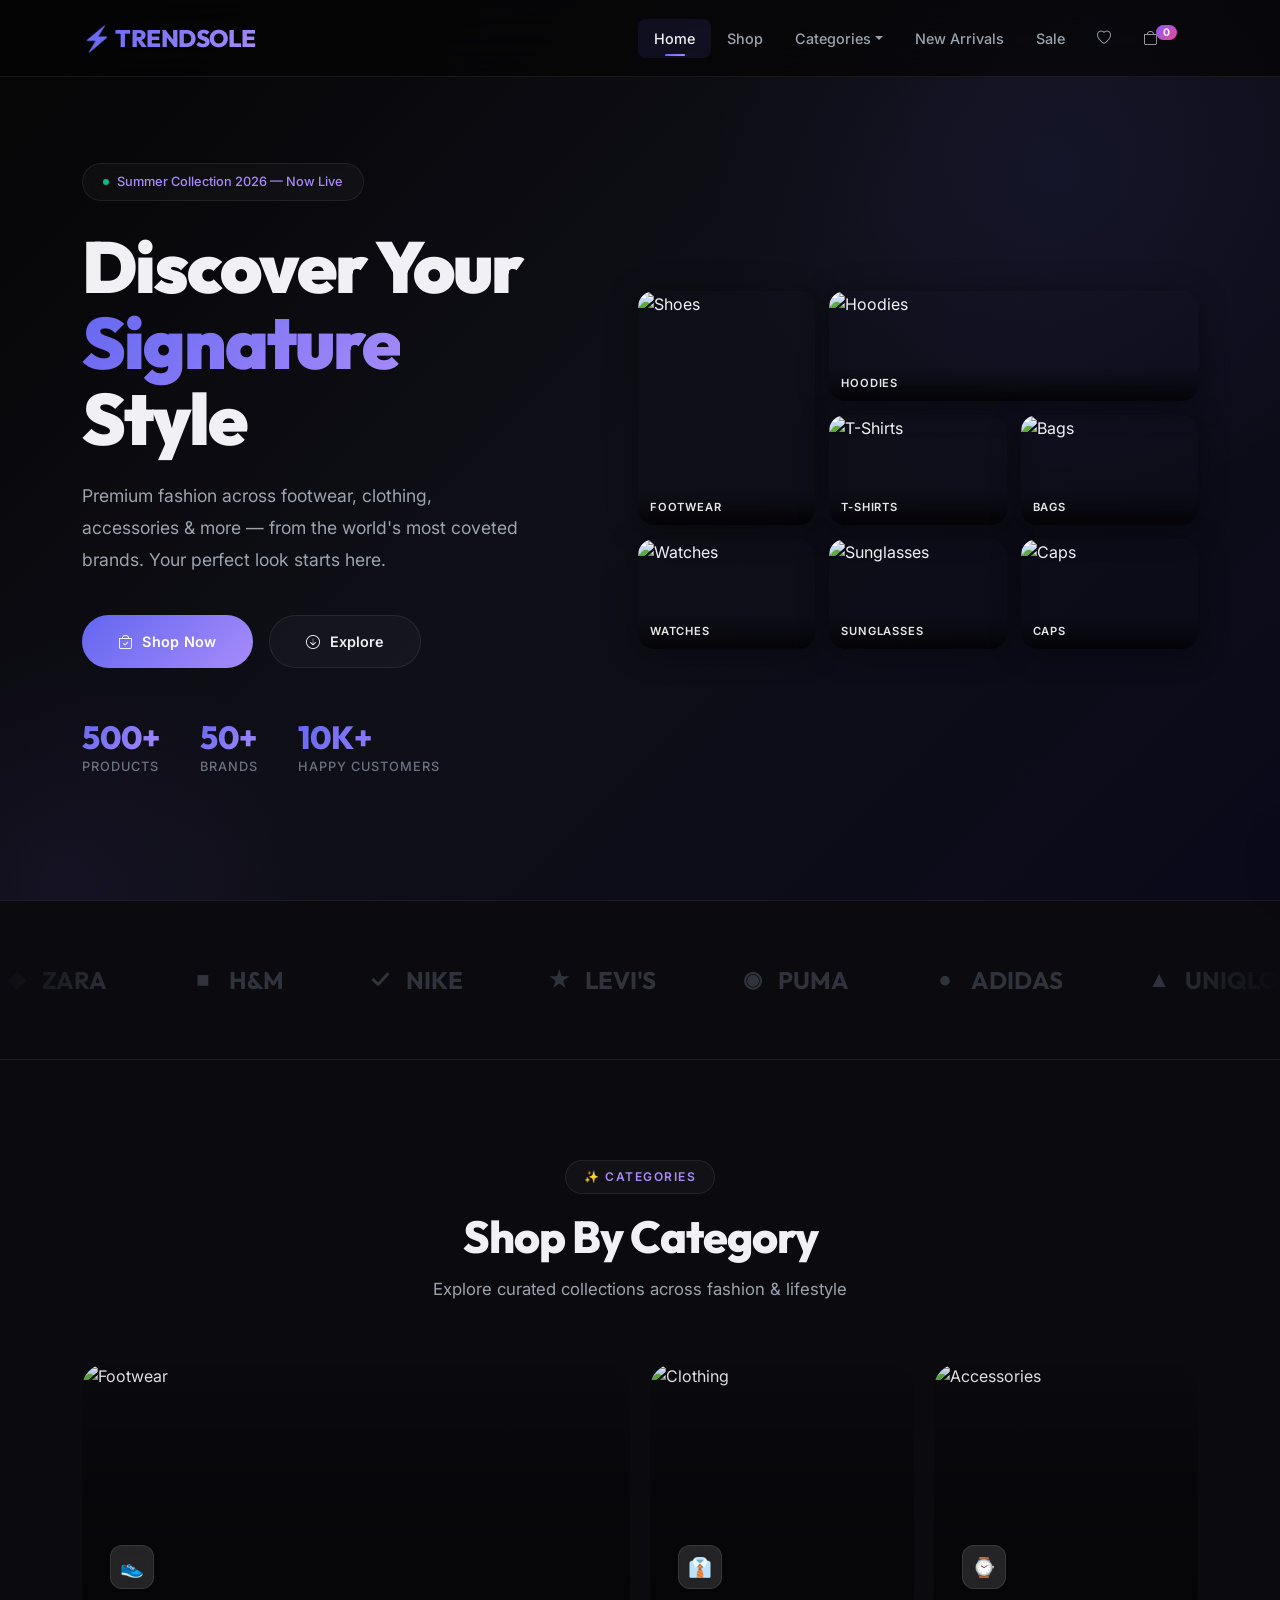
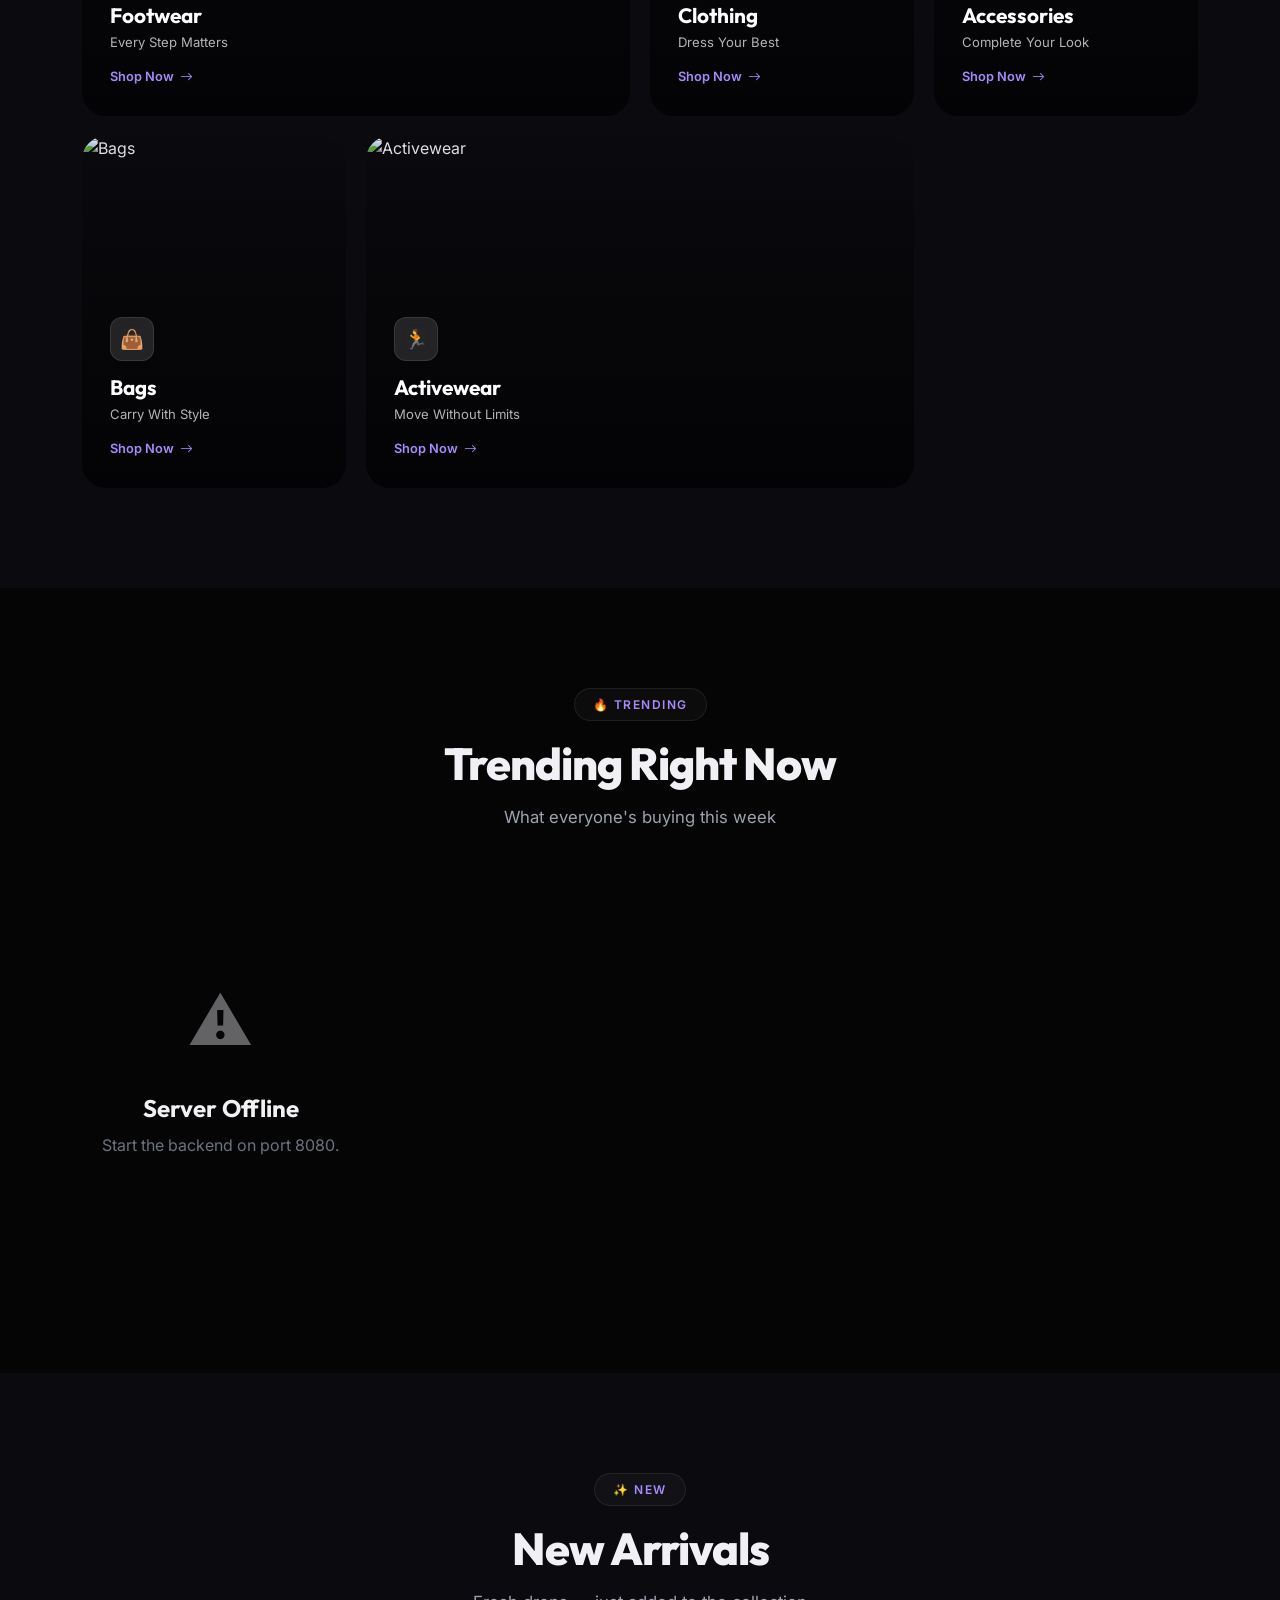
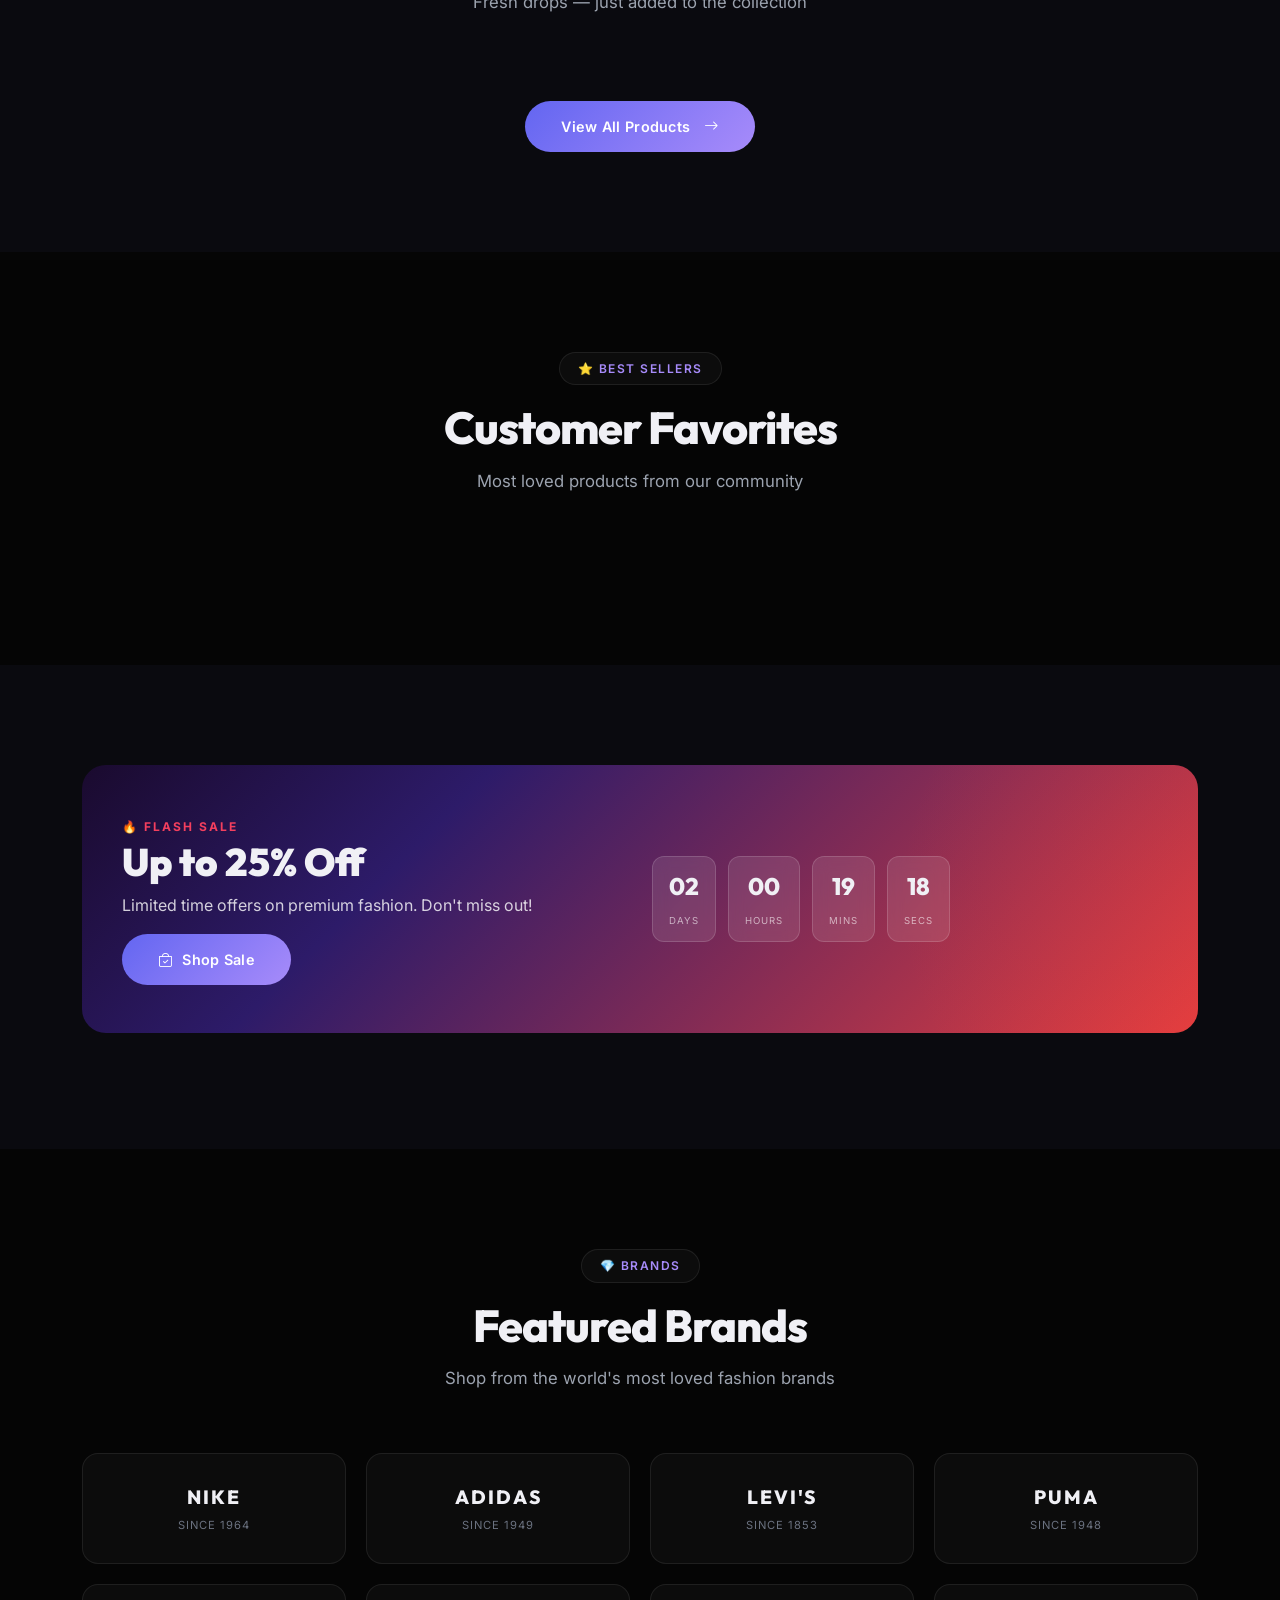
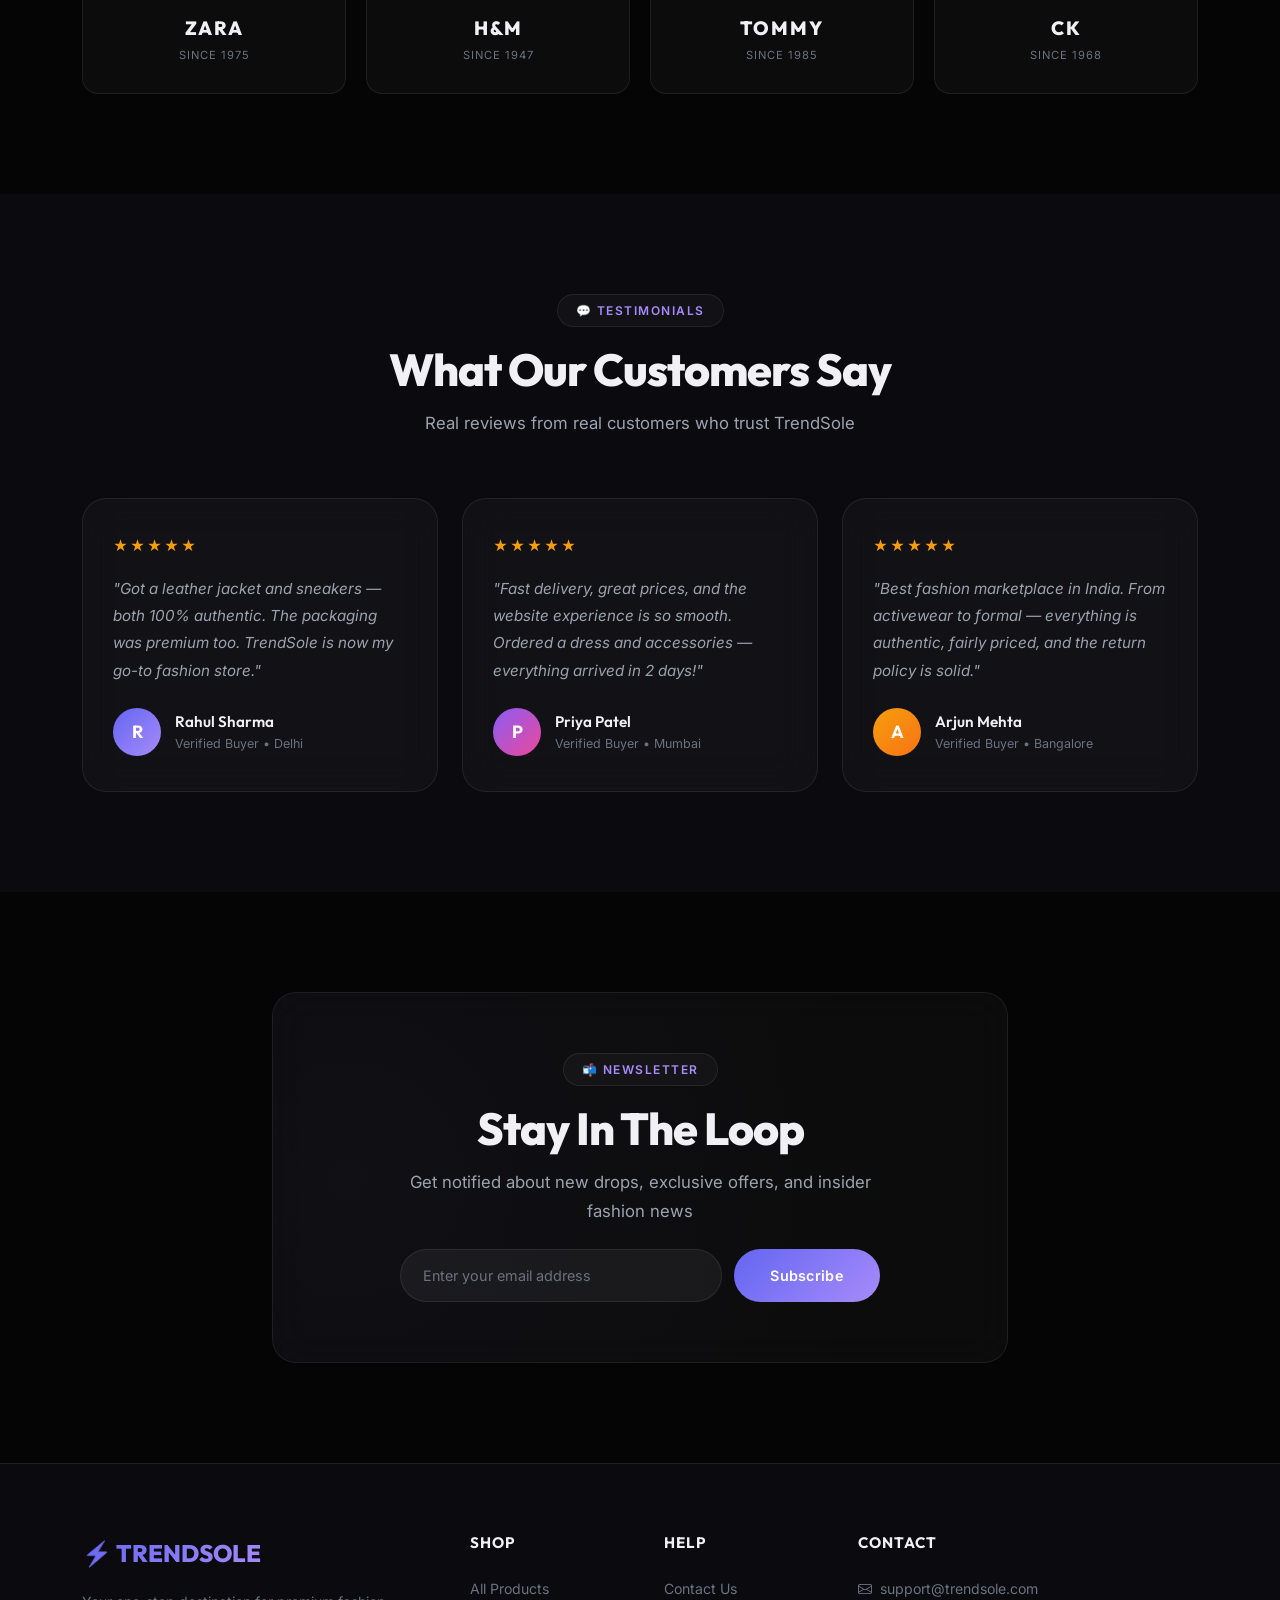
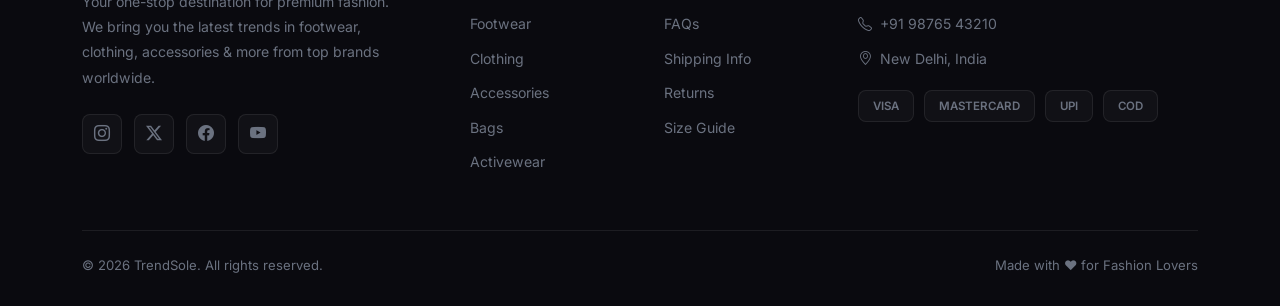
==== commit 8fefef6d: "fix: Update frontend API endpoints to dynamically resolve to host origin instead of localhost" ====
--- a/src/main/resources/static/index.html
+++ b/src/main/resources/static/index.html
@@ -449,7 +449,7 @@
     <script src="js/app.js"></script>
 
     <script>
-        const API_BASE = 'http://localhost:8080/api';
+        const API_BASE = window.location.origin + '/api';
 
         document.addEventListener('DOMContentLoaded', function() {
             loadAllSections();
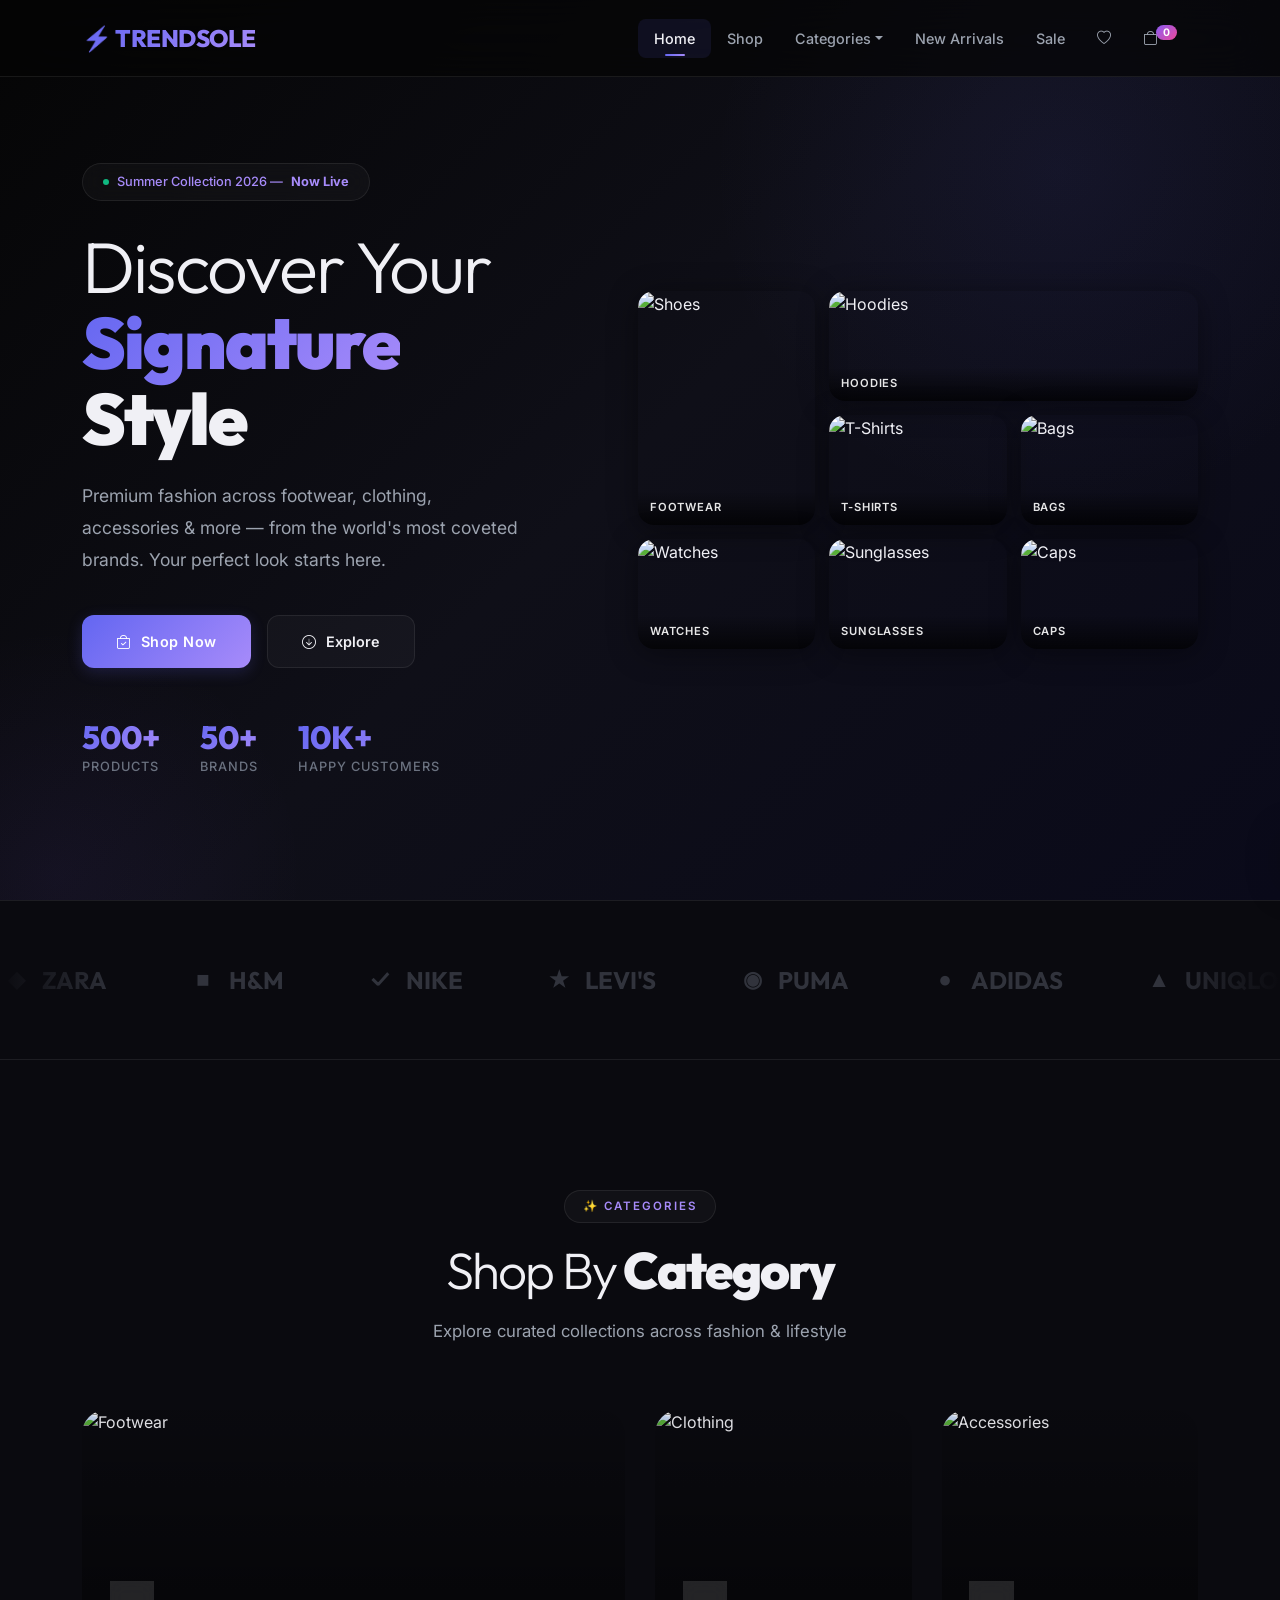
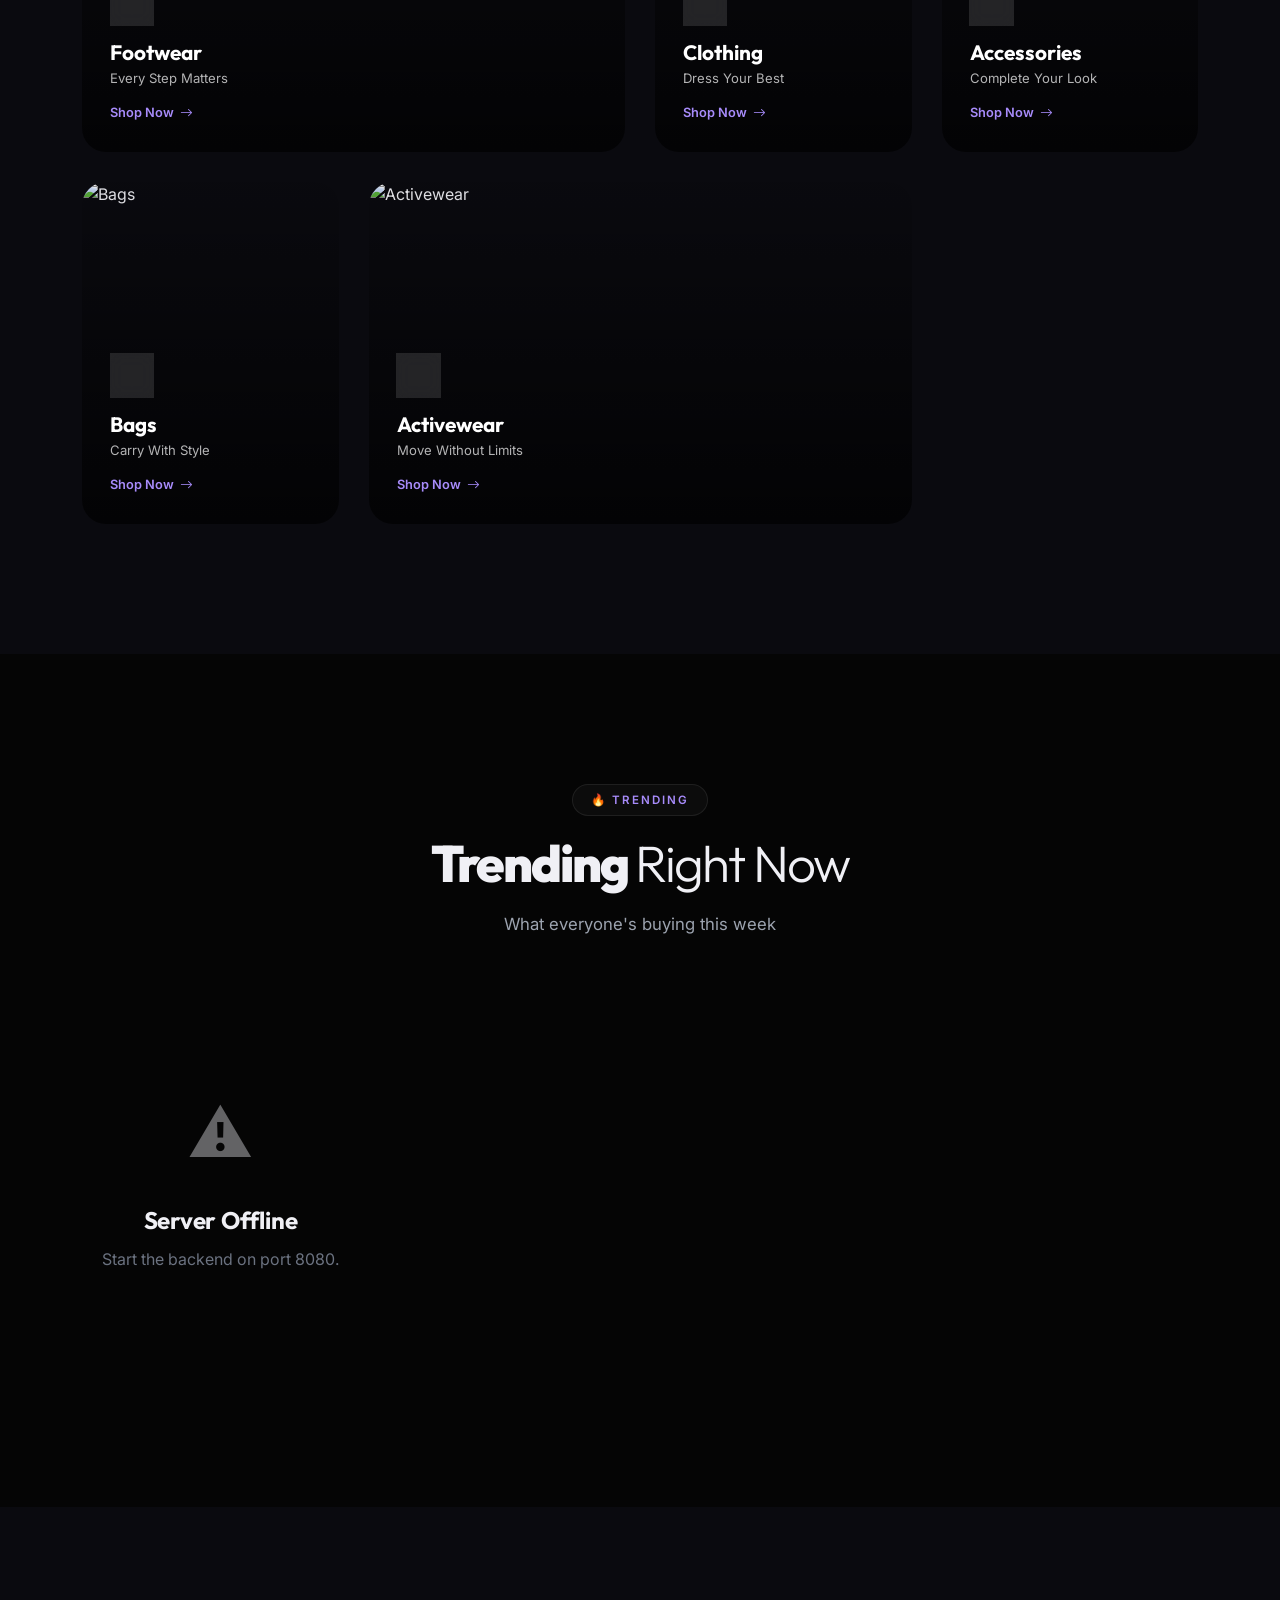
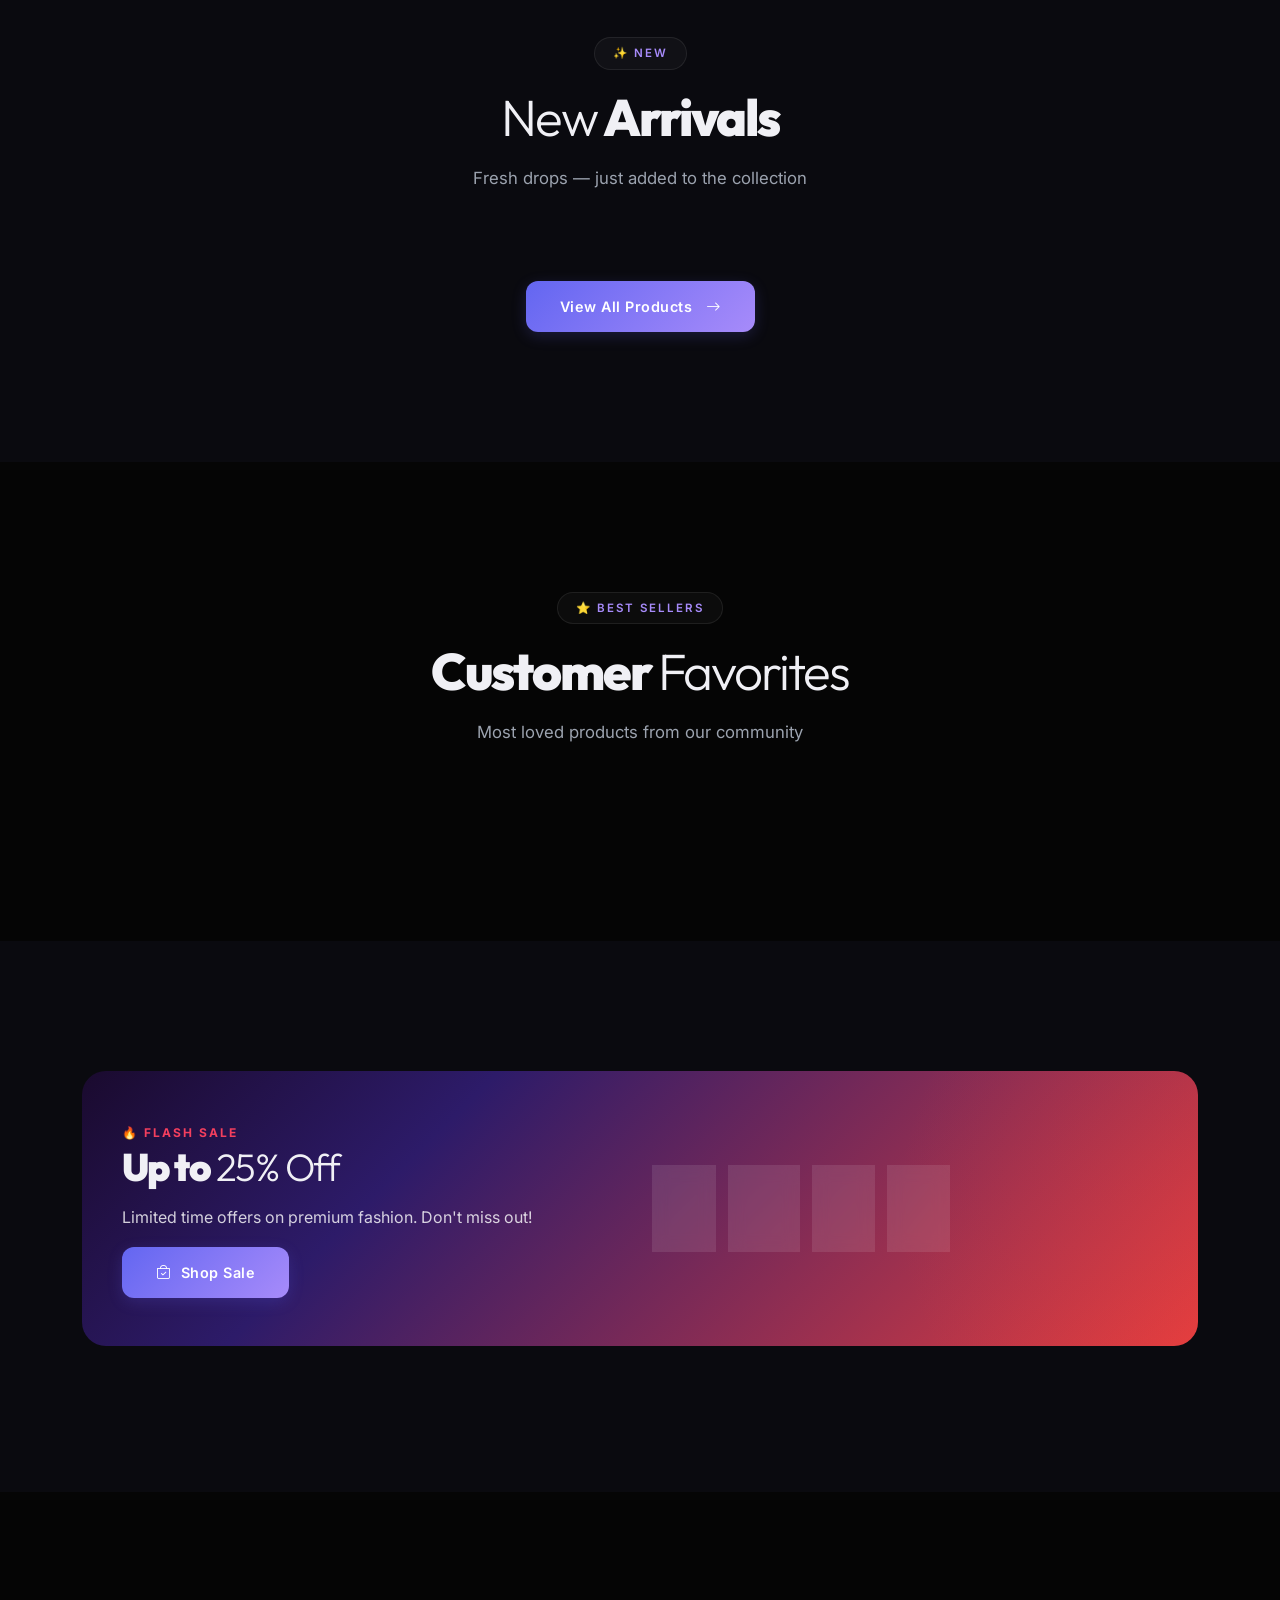
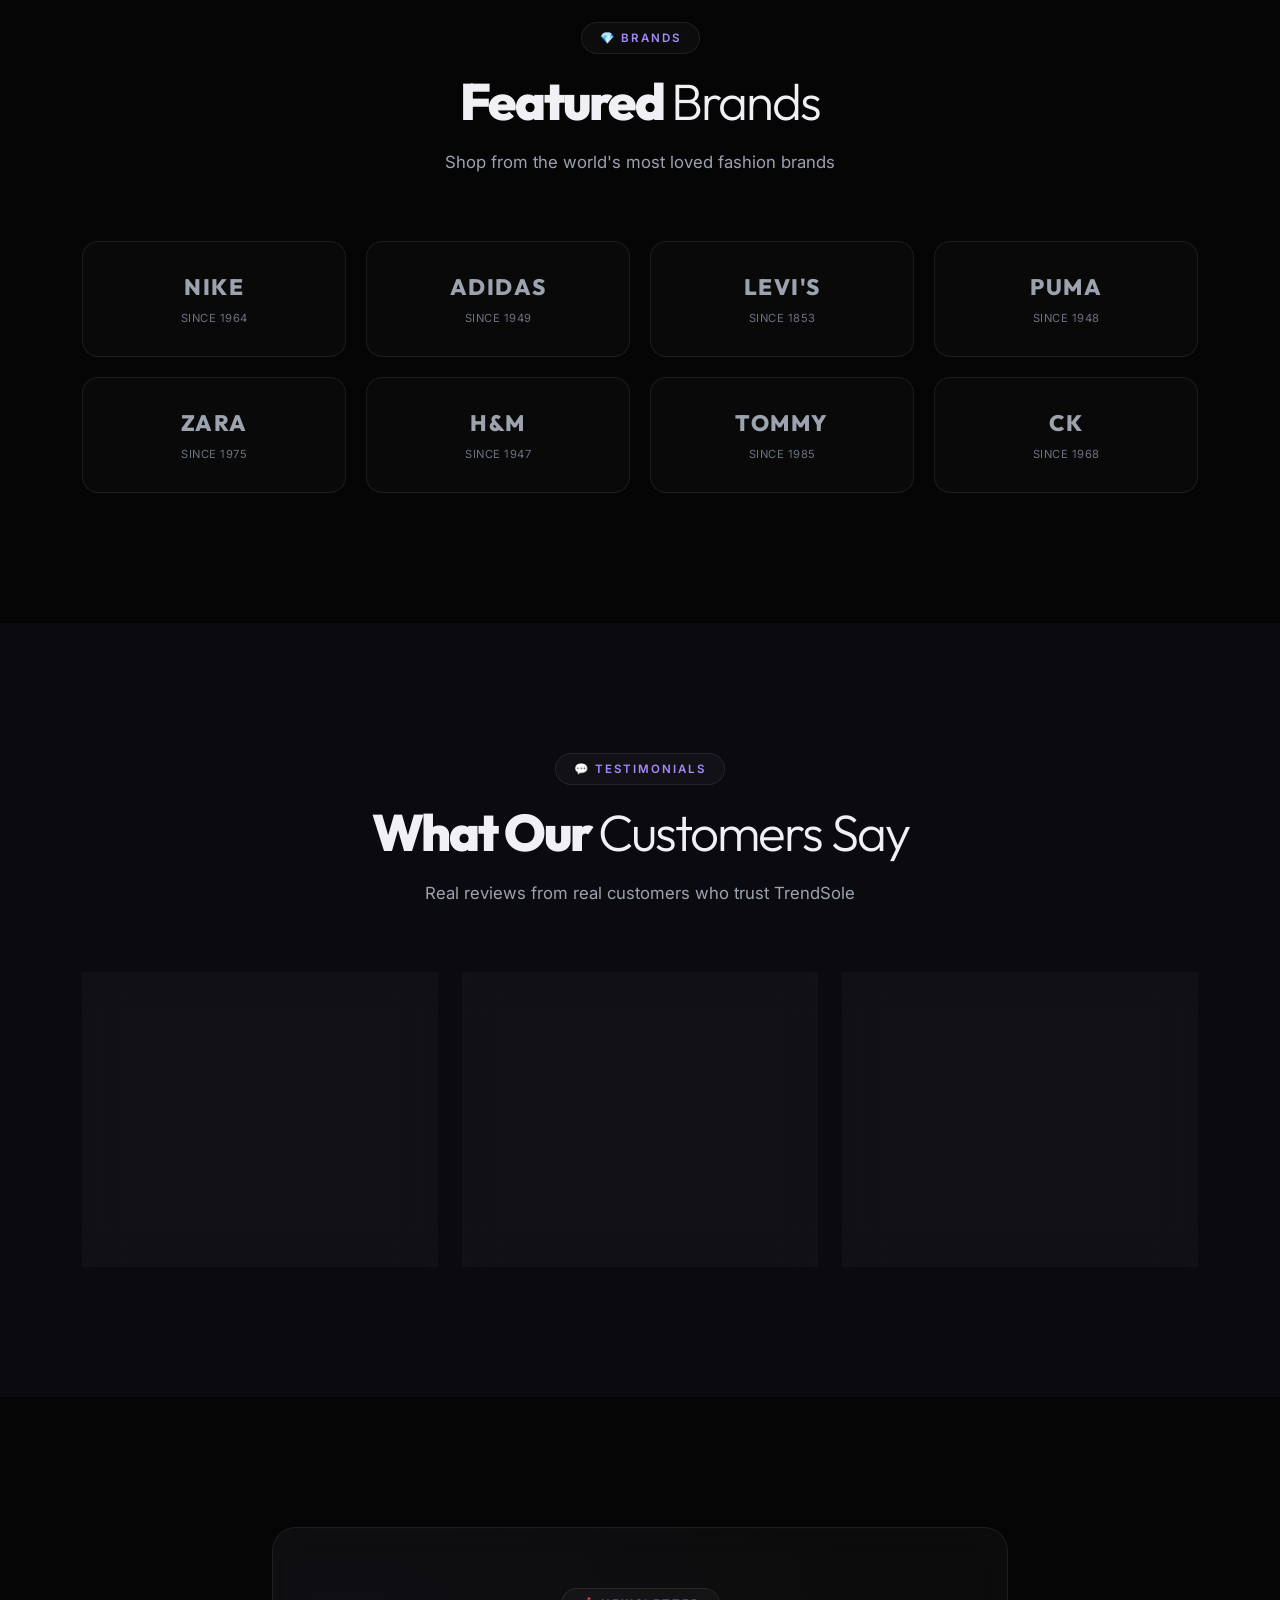
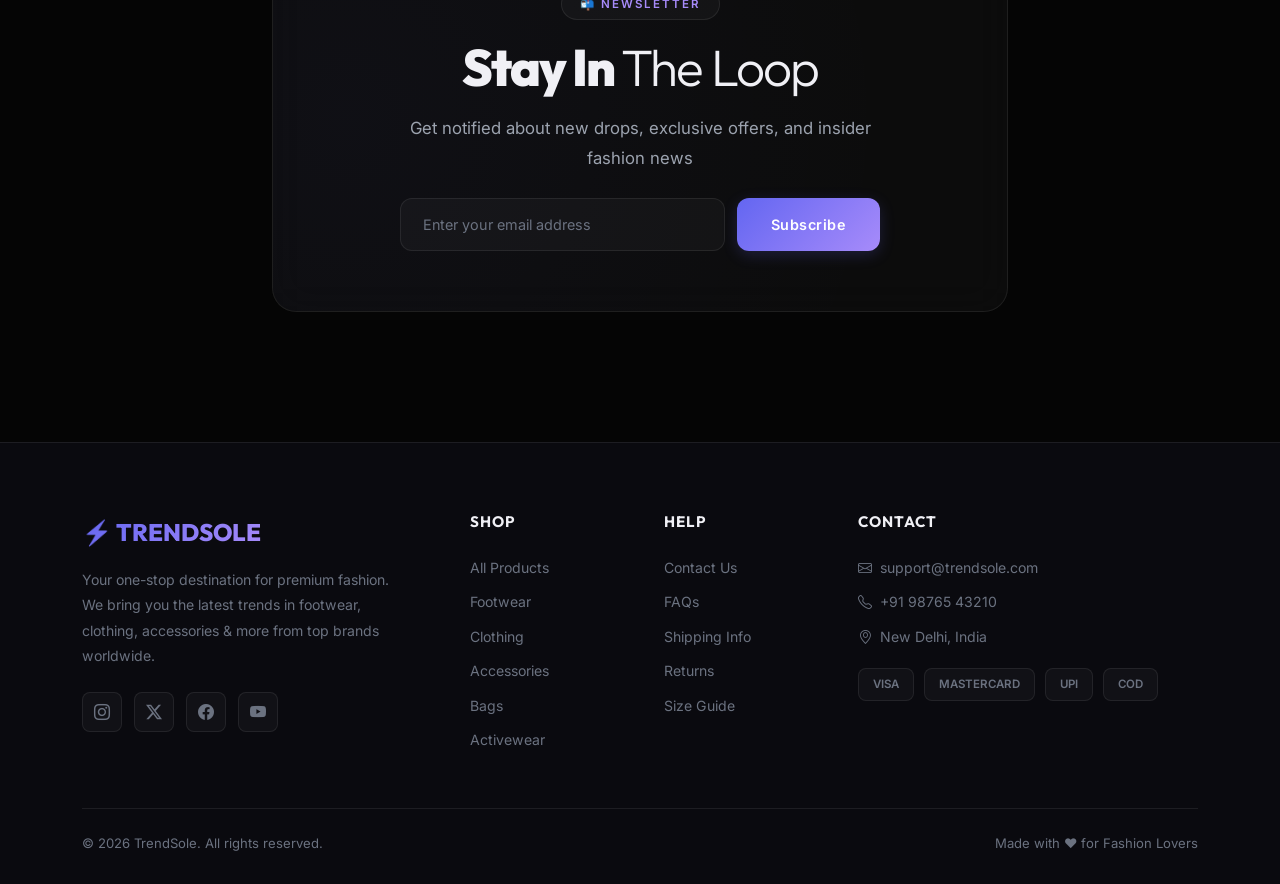
==== commit f4d30a0a: "Final production-ready version" ====
--- a/src/main/resources/static/index.html
+++ b/src/main/resources/static/index.html
@@ -35,21 +35,21 @@
                     <li class="nav-item dropdown">
                         <a class="nav-link dropdown-toggle" href="#" role="button" data-bs-toggle="dropdown">Categories</a>
                         <ul class="dropdown-menu">
-                            <li><a class="dropdown-item" href="products.html?category=Footwear"><i class="bi bi-shoe"></i> Footwear</a></li>
-                            <li><a class="dropdown-item" href="products.html?category=Clothing"><i class="bi bi-person-badge"></i> Clothing</a></li>
+                            <li><a class="dropdown-item" href="products.html?category=Footwear"><i class="bi bi-shoe-prints"></i> Footwear</a></li>
+                            <li><a class="dropdown-item" href="products.html?category=Clothing"><i class="bi bi-tag"></i> Clothing</a></li>
                             <li><a class="dropdown-item" href="products.html?category=Accessories"><i class="bi bi-watch"></i> Accessories</a></li>
                             <li><a class="dropdown-item" href="products.html?category=Bags"><i class="bi bi-bag"></i> Bags</a></li>
-                            <li><a class="dropdown-item" href="products.html?category=Activewear"><i class="bi bi-lightning"></i> Activewear</a></li>
+                            <li><a class="dropdown-item" href="products.html?category=Activewear"><i class="bi bi-lightning-charge"></i> Activewear</a></li>
                         </ul>
                     </li>
                     <li class="nav-item">
                         <a class="nav-link" href="products.html?sort=new">New Arrivals</a>
                     </li>
                     <li class="nav-item">
-                        <a class="nav-link" href="#sale-section" style="color: var(--accent-rose);">Sale</a>
+                        <a class="nav-link" href="index.html#sale-section" style="color: var(--accent-rose);">Sale</a>
                     </li>
                     <li class="nav-item">
-                        <a class="nav-link" href="#" onclick="openWishlistView()">
+                        <a class="nav-link" href="products.html?view=wishlist">
                             <i class="bi bi-heart"></i>
                             <span class="wishlist-badge" id="wishlistCount" style="display:none;">0</span>
                         </a>
@@ -72,10 +72,10 @@
                 <div class="col-lg-5 mb-5 mb-lg-0 hero-content">
                     <div class="hero-tag">
                         <span class="tag-dot"></span>
-                        Summer Collection 2026 — Now Live
+                        Summer Collection 2026 — <span class="fw-bold">Now Live</span>
                     </div>
                     <h1 class="hero-title">
-                        Discover Your <span class="gradient-text">Signature</span> Style
+                        <span class="fw-light">Discover Your</span> <br><span class="gradient-text">Signature</span> Style
                     </h1>
                     <p class="hero-subtitle">
                         Premium fashion across footwear, clothing, accessories & more — from the world's most coveted brands. Your perfect look starts here.
@@ -170,7 +170,7 @@
         <div class="container">
             <div class="section-header reveal">
                 <span class="section-tag">✨ Categories</span>
-                <h2 class="section-title">Shop By Category</h2>
+                <h2 class="section-title"><span class="fw-light">Shop By</span> Category</h2>
                 <p class="section-subtitle">Explore curated collections across fashion & lifestyle</p>
             </div>
             <div class="category-grid reveal">
@@ -228,7 +228,7 @@
         <div class="container">
             <div class="section-header reveal">
                 <span class="section-tag">🔥 Trending</span>
-                <h2 class="section-title">Trending Right Now</h2>
+                <h2 class="section-title">Trending <span class="fw-light">Right Now</span></h2>
                 <p class="section-subtitle">What everyone's buying this week</p>
             </div>
             <div class="product-scroll-row" id="trendingProducts">
@@ -242,7 +242,7 @@
         <div class="container">
             <div class="section-header reveal">
                 <span class="section-tag">✨ New</span>
-                <h2 class="section-title">New Arrivals</h2>
+                <h2 class="section-title"><span class="fw-light">New</span> Arrivals</h2>
                 <p class="section-subtitle">Fresh drops — just added to the collection</p>
             </div>
             <div class="row g-4" id="newArrivals">
@@ -259,7 +259,7 @@
         <div class="container">
             <div class="section-header reveal">
                 <span class="section-tag">⭐ Best Sellers</span>
-                <h2 class="section-title">Customer Favorites</h2>
+                <h2 class="section-title">Customer <span class="fw-light">Favorites</span></h2>
                 <p class="section-subtitle">Most loved products from our community</p>
             </div>
             <div class="product-scroll-row" id="bestSellers">
@@ -275,7 +275,7 @@
                 <div class="row align-items-center">
                     <div class="col-lg-6 mb-4 mb-lg-0">
                         <span style="font-size:0.75rem; text-transform:uppercase; letter-spacing:2px; color: var(--accent-rose); font-weight:700; position:relative; z-index:1;">🔥 Flash Sale</span>
-                        <h2>Up to 25% Off</h2>
+                        <h2 class="section-title">Up to <span class="fw-light">25% Off</span></h2>
                         <p>Limited time offers on premium fashion. Don't miss out!</p>
                         <a href="products.html" class="btn-primary-custom" style="position:relative;z-index:1;">
                             <i class="bi bi-bag-check"></i> Shop Sale
@@ -302,7 +302,7 @@
         <div class="container">
             <div class="section-header reveal">
                 <span class="section-tag">💎 Brands</span>
-                <h2 class="section-title">Featured Brands</h2>
+                <h2 class="section-title">Featured <span class="fw-light">Brands</span></h2>
                 <p class="section-subtitle">Shop from the world's most loved fashion brands</p>
             </div>
             <div class="brand-logo-grid reveal">
@@ -323,7 +323,7 @@
         <div class="container">
             <div class="section-header reveal">
                 <span class="section-tag">💬 Testimonials</span>
-                <h2 class="section-title">What Our Customers Say</h2>
+                <h2 class="section-title">What Our <span class="fw-light">Customers Say</span></h2>
                 <p class="section-subtitle">Real reviews from real customers who trust TrendSole</p>
             </div>
             <div class="row g-4">
@@ -377,7 +377,7 @@
                 <div class="col-lg-8 reveal">
                     <div class="newsletter-card">
                         <span class="section-tag" style="position:relative; z-index:1;">📬 Newsletter</span>
-                        <h2 class="section-title" style="position:relative; z-index:1;">Stay In The Loop</h2>
+                        <h2 class="section-title" style="position:relative; z-index:1;">Stay In <span class="fw-light">The Loop</span></h2>
                         <p class="section-subtitle mx-auto mb-4" style="position:relative; z-index:1;">Get notified about new drops, exclusive offers, and insider fashion news</p>
                         <form class="newsletter-form" onsubmit="handleNewsletter(event)">
                             <input type="email" id="newsletterEmail" placeholder="Enter your email address" required>
@@ -532,7 +532,7 @@
             return `
                 <div class="card-img-wrapper">
                     <img src="${product.imageUrl || 'https://via.placeholder.com/400x300'}" alt="${product.name}" loading="lazy">
-                    <span class="brand-tag">${brand}</span>
+                    ${brand ? '<span class="brand-tag">' + brand + '</span>' : ''}
                     <span class="category-badge">${product.category}</span>
                     ${discount > 0 ? '<span class="discount-badge">-' + discount + '%</span>' : ''}
                     <button class="wishlist-btn ${isWishlisted ? 'active' : ''}" data-product-id="${product.id}" onclick="toggleWishlist(${product.id}, event)">
@@ -570,8 +570,6 @@
                 })
                 .catch(() => { document.getElementById('cartCount').textContent = '0'; });
         }
-
-        function openWishlistView() { window.location.href = 'products.html?view=wishlist'; }
 
         function showToast(msg) {
             var t = document.getElementById('toast');
--- a/src/main/resources/static/css/style.css
+++ b/src/main/resources/static/css/style.css
@@ -92,6 +92,18 @@
 
 main {
     flex: 1;
+    animation: pageFadeIn 0.6s cubic-bezier(0.16, 1, 0.3, 1) both;
+}
+
+@keyframes pageFadeIn {
+    from {
+        opacity: 0;
+        transform: translateY(12px);
+    }
+    to {
+        opacity: 1;
+        transform: translateY(0);
+    }
 }
 
 a {
@@ -493,18 +505,19 @@
     background: var(--gradient-primary);
     border: none;
     color: white;
-    padding: 14px 36px;
-    border-radius: var(--radius-full);
+    padding: 14px 34px;
+    border-radius: var(--radius-md);
     font-weight: 600;
     font-size: 0.9rem;
-    transition: var(--transition-base);
+    transition: all 0.4s var(--ease-out);
     cursor: pointer;
     display: inline-flex;
     align-items: center;
     gap: 10px;
     position: relative;
     overflow: hidden;
-    letter-spacing: 0.3px;
+    letter-spacing: 0.5px;
+    box-shadow: 0 4px 15px rgba(99, 102, 241, 0.2);
 }
 
 .btn-primary-custom::before {
@@ -516,14 +529,30 @@
     transition: var(--transition-base);
 }
 
+.btn-primary-custom::after {
+    content: '';
+    position: absolute;
+    top: 0;
+    left: -100%;
+    width: 60%;
+    height: 100%;
+    background: linear-gradient(90deg, transparent, rgba(255, 255, 255, 0.25), transparent);
+    transform: skewX(-20deg);
+    transition: all 0.75s var(--ease-out);
+}
+
 .btn-primary-custom:hover {
     transform: translateY(-3px);
-    box-shadow: 0 10px 30px rgba(99, 102, 241, 0.35);
+    box-shadow: 0 10px 30px rgba(99, 102, 241, 0.4);
     color: white;
 }
 
 .btn-primary-custom:hover::before {
     opacity: 1;
+}
+
+.btn-primary-custom:hover::after {
+    left: 180%;
 }
 
 .btn-secondary-custom {
@@ -531,11 +560,11 @@
     border: 1px solid var(--glass-border);
     backdrop-filter: blur(10px);
     color: var(--text-primary);
-    padding: 14px 36px;
-    border-radius: var(--radius-full);
+    padding: 14px 34px;
+    border-radius: var(--radius-md);
     font-weight: 600;
     font-size: 0.9rem;
-    transition: var(--transition-base);
+    transition: all 0.4s var(--ease-out);
     cursor: pointer;
     display: inline-flex;
     align-items: center;
@@ -543,9 +572,10 @@
 }
 
 .btn-secondary-custom:hover {
-    border-color: var(--accent-1);
-    background: rgba(99, 102, 241, 0.08);
+    border-color: var(--glass-border-hover);
+    background: rgba(255, 255, 255, 0.05);
     transform: translateY(-3px);
+    box-shadow: 0 10px 30px rgba(0, 0, 0, 0.3);
     color: var(--text-primary);
 }
 
@@ -554,16 +584,17 @@
     border: none;
     color: white;
     padding: 12px 28px;
-    border-radius: var(--radius-full);
+    border-radius: var(--radius-md);
     font-weight: 600;
     font-size: 0.85rem;
-    transition: var(--transition-base);
+    transition: all 0.4s var(--ease-out);
     cursor: pointer;
+    box-shadow: 0 4px 15px rgba(139, 92, 246, 0.2);
 }
 
 .btn-accent:hover {
     transform: translateY(-2px);
-    box-shadow: 0 8px 25px rgba(139, 92, 246, 0.35);
+    box-shadow: 0 8px 25px rgba(139, 92, 246, 0.4);
     color: white;
 }
 
@@ -571,12 +602,12 @@
    SECTION STYLES
    ================================================ */
 .section-padding {
-    padding: 100px 0;
+    padding: 130px 0;
 }
 
 .section-header {
     text-align: center;
-    margin-bottom: 60px;
+    margin-bottom: 64px;
 }
 
 .section-tag {
@@ -587,29 +618,29 @@
     border: 1px solid var(--glass-border);
     padding: 6px 18px;
     border-radius: var(--radius-full);
-    font-size: 0.75rem;
+    font-size: 0.72rem;
     font-weight: 600;
     color: var(--text-accent);
     text-transform: uppercase;
-    letter-spacing: 1.5px;
-    margin-bottom: 16px;
+    letter-spacing: 2px;
+    margin-bottom: 18px;
 }
 
 .section-title {
     font-family: 'Outfit', sans-serif;
-    font-size: clamp(1.8rem, 4vw, 2.8rem);
-    font-weight: 800;
-    margin-bottom: 12px;
-    letter-spacing: -1px;
-    line-height: 1.2;
+    font-size: clamp(2rem, 4.5vw, 3.2rem);
+    font-weight: 850;
+    margin-bottom: 16px;
+    letter-spacing: -0.04em;
+    line-height: 1.15;
 }
 
 .section-subtitle {
     color: var(--text-secondary);
     font-size: 1.05rem;
-    max-width: 500px;
+    max-width: 520px;
     margin: 0 auto;
-    line-height: 1.7;
+    line-height: 1.8;
 }
 
 /* ================================================
@@ -840,99 +871,138 @@
    PRODUCT CARDS — Premium Glassmorphism
    ================================================ */
 .product-card {
-    background: var(--glass-bg);
+    background: rgba(255, 255, 255, 0.02);
     border: 1px solid var(--glass-border);
     backdrop-filter: blur(var(--glass-blur));
     -webkit-backdrop-filter: blur(var(--glass-blur));
-    border-radius: var(--radius-xl);
+    border-radius: var(--radius-lg);
     overflow: hidden;
-    transition: var(--transition-base);
+    transition: all 0.4s cubic-bezier(0.16, 1, 0.3, 1);
     height: 100%;
     display: flex;
     flex-direction: column;
     position: relative;
+}
+
+.product-card::after {
+    content: '';
+    position: absolute;
+    inset: 0;
+    border-radius: var(--radius-lg);
+    padding: 1px;
+    background: linear-gradient(135deg, rgba(255,255,255,0.08), transparent 50%, rgba(255,255,255,0.03));
+    -webkit-mask: linear-gradient(#fff 0 0) content-box, linear-gradient(#fff 0 0);
+    -webkit-mask-composite: xor;
+    mask-composite: exclude;
+    pointer-events: none;
+    transition: opacity 0.4s var(--ease-out);
 }
 
 .product-card:hover {
     transform: translateY(-8px);
-    border-color: var(--glass-border-hover);
-    box-shadow: var(--shadow-card-hover);
+    border-color: rgba(99, 102, 241, 0.25);
+    box-shadow: 0 20px 40px rgba(99, 102, 241, 0.15);
+    background: rgba(255, 255, 255, 0.04);
+}
+
+.product-card:hover::after {
+    background: linear-gradient(135deg, rgba(99, 102, 241, 0.4), transparent 50%, rgba(139, 92, 246, 0.2));
 }
 
 .product-card .card-img-wrapper {
     position: relative;
     overflow: hidden;
-    height: 240px;
-    background: var(--bg-tertiary);
+    height: 260px;
+    background: linear-gradient(180deg, rgba(255, 255, 255, 0.02) 0%, rgba(0, 0, 0, 0.3) 100%);
     display: flex;
     align-items: center;
     justify-content: center;
+}
+
+.product-card .card-img-wrapper::after {
+    content: '';
+    position: absolute;
+    top: 0;
+    left: -150%;
+    width: 50%;
+    height: 100%;
+    background: linear-gradient(90deg, transparent, rgba(255, 255, 255, 0.12), transparent);
+    transform: skewX(-20deg);
+    transition: all 0.75s var(--ease-out);
+    pointer-events: none;
+}
+
+.product-card:hover .card-img-wrapper::after {
+    left: 150%;
 }
 
 .product-card .card-img-wrapper img {
     width: 100%;
     height: 100%;
     object-fit: cover;
-    transition: transform 0.6s var(--ease-out);
+    transition: transform 0.8s cubic-bezier(0.16, 1, 0.3, 1);
 }
 
 .product-card:hover .card-img-wrapper img {
-    transform: scale(1.08);
+    transform: scale(1.06);
 }
 
 .product-card .category-badge {
     position: absolute;
-    top: 14px;
-    left: 14px;
+    bottom: 12px;
+    left: 12px;
     background: rgba(0, 0, 0, 0.6);
     backdrop-filter: blur(10px);
     color: white;
-    padding: 5px 14px;
-    border-radius: var(--radius-full);
-    font-size: 0.68rem;
-    font-weight: 600;
+    padding: 4px 10px;
+    border-radius: 4px;
+    font-size: 0.6rem;
+    font-weight: 700;
     text-transform: uppercase;
-    letter-spacing: 0.8px;
+    letter-spacing: 1px;
     border: 1px solid rgba(255, 255, 255, 0.1);
+    z-index: 1;
 }
 
 /* Wishlist Heart Button */
 .wishlist-btn {
     position: absolute;
-    top: 14px;
-    right: 14px;
-    width: 38px;
-    height: 38px;
+    top: 12px;
+    right: 12px;
+    width: 36px;
+    height: 36px;
     border-radius: 50%;
     background: rgba(0, 0, 0, 0.5);
     backdrop-filter: blur(10px);
-    border: 1px solid rgba(255, 255, 255, 0.1);
-    color: var(--text-secondary);
+    border: 1px solid rgba(255, 255, 255, 0.15);
+    color: var(--text-primary);
     display: flex;
     align-items: center;
     justify-content: center;
     cursor: pointer;
-    transition: var(--transition-base);
-    font-size: 1rem;
+    transition: all 0.3s var(--ease-out);
+    font-size: 0.95rem;
     z-index: 5;
 }
 
 .wishlist-btn:hover {
-    background: rgba(244, 63, 94, 0.2);
-    border-color: rgba(244, 63, 94, 0.3);
-    color: var(--accent-rose);
+    background: rgba(244, 63, 94, 0.8);
+    border-color: transparent;
+    color: white;
     transform: scale(1.1);
+    box-shadow: 0 4px 15px rgba(244, 63, 94, 0.4);
 }
 
 .wishlist-btn.active {
-    background: rgba(244, 63, 94, 0.2);
-    border-color: rgba(244, 63, 94, 0.4);
-    color: var(--accent-rose);
+    background: rgba(244, 63, 94, 0.8);
+    border-color: transparent;
+    color: white;
     animation: heartBeat 0.6s var(--ease-out);
+    box-shadow: 0 4px 15px rgba(244, 63, 94, 0.4);
 }
 
 .product-card .card-body {
-    padding: 22px;
+    padding: 24px;
     flex: 1;
     display: flex;
     flex-direction: column;
@@ -942,9 +1012,10 @@
     font-family: 'Outfit', sans-serif;
     font-size: 1.05rem;
     font-weight: 700;
-    margin-bottom: 6px;
+    margin-bottom: 8px;
     color: var(--text-primary);
-    line-height: 1.3;
+    line-height: 1.35;
+    letter-spacing: -0.01em;
 }
 
 .product-card .product-desc {
@@ -968,7 +1039,7 @@
 
 .product-card .product-price {
     font-family: 'Outfit', sans-serif;
-    font-size: 1.35rem;
+    font-size: 1.3rem;
     font-weight: 800;
     background: var(--gradient-emerald);
     -webkit-background-clip: text;
@@ -978,25 +1049,40 @@
 
 .product-card .stock-info {
     font-size: 0.72rem;
-    font-weight: 500;
+    font-weight: 600;
     color: var(--text-muted);
-}
-
-.product-card .stock-info.in-stock {
-    color: var(--accent-emerald);
-}
-
-.product-card .stock-info.low-stock {
-    color: var(--accent-gold);
-}
-
-.product-card .stock-info.out-of-stock {
-    color: var(--accent-rose);
+    display: inline-flex;
+    align-items: center;
+    gap: 6px;
+}
+
+.product-card .stock-info::before {
+    content: '';
+    width: 6px;
+    height: 6px;
+    border-radius: 50%;
+    display: inline-block;
+}
+
+.product-card .stock-info.in-stock::before {
+    background: var(--accent-emerald);
+    box-shadow: 0 0 8px var(--accent-emerald);
+}
+
+.product-card .stock-info.low-stock::before {
+    background: var(--accent-gold);
+    box-shadow: 0 0 8px var(--accent-gold);
+    animation: pulse 1.5s infinite;
+}
+
+.product-card .stock-info.out-of-stock::before {
+    background: var(--accent-rose);
+    box-shadow: 0 0 8px var(--accent-rose);
 }
 
 .product-card .btn-add-cart {
-    background: var(--glass-bg);
-    border: 1px solid var(--glass-border);
+    background: transparent;
+    border: 1px solid rgba(255, 255, 255, 0.15);
     color: var(--text-primary);
     padding: 12px;
     border-radius: var(--radius-md);
@@ -1004,9 +1090,33 @@
     font-size: 0.85rem;
     width: 100%;
     margin-top: 16px;
-    transition: var(--transition-base);
+    transition: all 0.3s var(--ease-out);
     cursor: pointer;
     backdrop-filter: blur(10px);
+}
+
+@media (min-width: 1025px) {
+    .product-card .btn-add-cart {
+        opacity: 0;
+        max-height: 0;
+        margin-top: 0;
+        padding-top: 0;
+        padding-bottom: 0;
+        overflow: hidden;
+        transform: translateY(15px);
+        transition: opacity 0.4s var(--ease-out), transform 0.4s var(--ease-out), max-height 0.4s var(--ease-out), margin-top 0.4s var(--ease-out), padding 0.4s var(--ease-out);
+        border-color: rgba(255, 255, 255, 0.1);
+    }
+    
+    .product-card:hover .btn-add-cart {
+        opacity: 1;
+        max-height: 50px;
+        margin-top: 16px;
+        padding-top: 12px;
+        padding-bottom: 12px;
+        transform: translateY(0);
+        border-color: rgba(255, 255, 255, 0.15);
+    }
 }
 
 .product-card .btn-add-cart:hover {
@@ -1022,8 +1132,8 @@
 }
 
 .product-card .btn-add-cart:disabled:hover {
-    background: var(--glass-bg);
-    border-color: var(--glass-border);
+    background: transparent;
+    border-color: rgba(255, 255, 255, 0.15);
     transform: none;
     box-shadow: none;
 }
@@ -1135,13 +1245,13 @@
 
 .newsletter-form input {
     flex: 1;
-    background: rgba(255, 255, 255, 0.05);
+    background: rgba(255, 255, 255, 0.03);
     border: 1px solid var(--glass-border);
     color: var(--text-primary);
     padding: 14px 22px;
-    border-radius: var(--radius-full);
+    border-radius: var(--radius-md);
     font-size: 0.9rem;
-    transition: var(--transition-base);
+    transition: all 0.3s var(--ease-out);
     outline: none;
 }
 
@@ -1150,8 +1260,9 @@
 }
 
 .newsletter-form input:focus {
-    border-color: var(--accent-1);
-    box-shadow: 0 0 0 3px rgba(99, 102, 241, 0.15);
+    border-color: rgba(99, 102, 241, 0.4);
+    background: rgba(255, 255, 255, 0.05);
+    box-shadow: 0 0 20px rgba(99, 102, 241, 0.15);
 }
 
 /* ================================================
@@ -1266,19 +1377,21 @@
     color: var(--text-primary);
     width: 36px;
     height: 36px;
-    border-radius: var(--radius-sm);
+    border-radius: var(--radius-md);
     display: flex;
     align-items: center;
     justify-content: center;
     cursor: pointer;
-    transition: var(--transition-base);
+    transition: all 0.3s var(--ease-out);
     font-size: 1rem;
     font-weight: 600;
 }
 
 .quantity-control .btn-qty:hover {
-    background: var(--accent-1);
-    border-color: var(--accent-1);
+    background: var(--gradient-primary);
+    border-color: transparent;
+    transform: scale(1.05);
+    box-shadow: 0 4px 12px rgba(99, 102, 241, 0.25);
 }
 
 .quantity-control .qty-value {
@@ -1291,19 +1404,20 @@
 
 .btn-remove {
     background: transparent;
-    border: 1px solid rgba(244, 63, 94, 0.25);
+    border: 1px solid rgba(244, 63, 94, 0.2);
     color: var(--accent-rose);
-    border-radius: var(--radius-sm);
+    border-radius: var(--radius-md);
     padding: 6px 16px;
     font-size: 0.8rem;
     cursor: pointer;
-    transition: var(--transition-base);
-    font-weight: 500;
+    transition: all 0.3s var(--ease-out);
 }
 
 .btn-remove:hover {
-    background: rgba(244, 63, 94, 0.1);
-    border-color: rgba(244, 63, 94, 0.4);
+    background: rgba(244, 63, 94, 0.08);
+    border-color: rgba(244, 63, 94, 0.35);
+    transform: translateY(-1px);
+    box-shadow: 0 4px 12px rgba(244, 63, 94, 0.1);
 }
 
 /* ================================================
@@ -1375,19 +1489,19 @@
 }
 
 .checkout-form .form-control {
-    background: rgba(255, 255, 255, 0.04) !important;
+    background: rgba(255, 255, 255, 0.02) !important;
     border: 1px solid var(--glass-border) !important;
     color: var(--text-primary) !important;
     border-radius: var(--radius-md) !important;
     padding: 13px 18px !important;
     font-size: 0.9rem;
-    transition: var(--transition-base);
+    transition: all 0.3s var(--ease-out);
 }
 
 .checkout-form .form-control:focus {
-    border-color: var(--accent-1) !important;
-    box-shadow: 0 0 0 3px rgba(99, 102, 241, 0.15) !important;
-    background: rgba(255, 255, 255, 0.06) !important;
+    border-color: rgba(99, 102, 241, 0.4) !important;
+    box-shadow: 0 0 20px rgba(99, 102, 241, 0.15) !important;
+    background: rgba(255, 255, 255, 0.04) !important;
 }
 
 .checkout-form .form-control::placeholder {
@@ -1397,6 +1511,7 @@
 .checkout-form .form-check-input {
     background-color: rgba(255, 255, 255, 0.05);
     border-color: var(--glass-border);
+    cursor: pointer;
 }
 
 .checkout-form .form-check-input:checked {
@@ -1404,6 +1519,39 @@
     border-color: var(--accent-1);
 }
 
+/* Payment Option cards via :has() */
+.payment-option {
+    background: rgba(255, 255, 255, 0.02) !important;
+    border: 1px solid var(--glass-border) !important;
+    border-radius: var(--radius-md) !important;
+    padding: 16px 16px 16px 44px !important;
+    transition: all 0.3s var(--ease-out);
+    cursor: pointer;
+    position: relative;
+}
+
+.payment-option:hover {
+    border-color: rgba(99, 102, 241, 0.25) !important;
+    background: rgba(255, 255, 255, 0.04) !important;
+}
+
+.payment-option:has(.form-check-input:checked) {
+    background: rgba(99, 102, 241, 0.08) !important;
+    border-color: rgba(99, 102, 241, 0.4) !important;
+    box-shadow: 0 4px 20px rgba(99, 102, 241, 0.12) !important;
+}
+
+.payment-option:has(.form-check-input:checked) .form-check-label {
+    color: var(--text-primary) !important;
+    font-weight: 600;
+}
+
+.payment-option .form-check-label {
+    cursor: pointer;
+    transition: color 0.3s var(--ease-out);
+    color: var(--text-secondary);
+}
+
 /* ================================================
    THANK YOU PAGE
    ================================================ */
@@ -1413,6 +1561,7 @@
     align-items: center;
     justify-content: center;
     text-align: center;
+    margin-top: 76px;
 }
 
 .thankyou-card {
@@ -1452,6 +1601,7 @@
     border-bottom: 1px solid var(--glass-border);
     position: relative;
     overflow: hidden;
+    margin-top: 76px;
 }
 
 .page-header::before {
@@ -1676,6 +1826,10 @@
 .empty-state {
     text-align: center;
     padding: 80px 20px;
+    display: flex;
+    flex-direction: column;
+    align-items: center;
+    justify-content: center;
 }
 
 .empty-state .empty-icon {
@@ -1684,10 +1838,45 @@
     opacity: 0.4;
 }
 
+.empty-icon-wrapper {
+    width: 100px;
+    height: 100px;
+    border-radius: 50%;
+    background: radial-gradient(circle, rgba(99, 102, 241, 0.15) 0%, transparent 70%);
+    border: 1px dashed rgba(99, 102, 241, 0.25);
+    display: flex;
+    align-items: center;
+    justify-content: center;
+    margin-bottom: 24px;
+    position: relative;
+    box-shadow: 0 0 20px rgba(99, 102, 241, 0.05);
+}
+
+.empty-icon-pulse {
+    font-size: 2.5rem;
+    color: var(--accent-1);
+    animation: emptyPulse 2.5s infinite ease-in-out;
+}
+
+@keyframes emptyPulse {
+    0%, 100% {
+        transform: scale(1);
+        opacity: 0.7;
+        filter: drop-shadow(0 0 5px rgba(99, 102, 241, 0.2));
+    }
+    50% {
+        transform: scale(1.1);
+        opacity: 1;
+        filter: drop-shadow(0 0 15px rgba(99, 102, 241, 0.5));
+    }
+}
+
 .empty-state h4 {
     font-family: 'Outfit', sans-serif;
     font-weight: 700;
-    margin-bottom: 10px;
+    margin-bottom: 12px;
+    font-size: 1.5rem;
+    letter-spacing: -0.01em;
 }
 
 .empty-state p {
@@ -1871,7 +2060,7 @@
 .category-grid {
     display: grid;
     grid-template-columns: repeat(4, 1fr);
-    gap: 20px;
+    gap: 30px;
 }
 
 .category-grid-card {
@@ -1879,7 +2068,7 @@
     border-radius: var(--radius-xl);
     overflow: hidden;
     cursor: pointer;
-    transition: var(--transition-base);
+    transition: all 0.5s cubic-bezier(0.16, 1, 0.3, 1);
     aspect-ratio: 3 / 4;
     display: block;
 }
@@ -1892,19 +2081,19 @@
 
 .category-grid-card:hover {
     transform: translateY(-6px);
-    box-shadow: var(--shadow-card-hover);
+    box-shadow: 0 15px 35px rgba(99, 102, 241, 0.15);
 }
 
 .category-grid-card img {
     width: 100%;
     height: 100%;
     object-fit: cover;
-    transition: transform 0.7s var(--ease-out);
+    transition: transform 0.8s cubic-bezier(0.16, 1, 0.3, 1);
     display: block;
 }
 
 .category-grid-card:hover img {
-    transform: scale(1.08);
+    transform: scale(1.06);
 }
 
 .category-grid-overlay {
@@ -1915,7 +2104,7 @@
     flex-direction: column;
     justify-content: flex-end;
     padding: 28px;
-    transition: var(--transition-base);
+    transition: all 0.4s var(--ease-out);
 }
 
 .category-grid-card:hover .category-grid-overlay {
@@ -1934,6 +2123,33 @@
     font-size: 1.2rem;
     margin-bottom: 14px;
     border: 1px solid rgba(255,255,255,0.1);
+    transition: all 0.4s var(--ease-out);
+}
+
+.category-grid-card:hover .cat-icon {
+    transform: scale(1.1) rotate(5deg);
+    background: var(--gradient-primary);
+    border-color: transparent;
+    box-shadow: 0 6px 15px rgba(99, 102, 241, 0.3);
+}
+
+.category-grid-overlay h3,
+.category-grid-overlay .cat-tagline,
+.category-grid-overlay .cat-link {
+    transform: translateY(0);
+    transition: transform 0.4s var(--ease-out), color 0.3s var(--ease-out);
+}
+
+.category-grid-card:hover .category-grid-overlay h3 {
+    transform: translateY(-4px);
+}
+
+.category-grid-card:hover .category-grid-overlay .cat-tagline {
+    transform: translateY(-4px);
+}
+
+.category-grid-card:hover .category-grid-overlay .cat-link {
+    transform: translateY(-4px);
 }
 
 .category-grid-overlay h3 {
@@ -1958,11 +2174,17 @@
     font-size: 0.8rem;
     font-weight: 600;
     color: var(--text-accent);
-    transition: var(--transition-base);
+}
+
+.category-grid-overlay .cat-link i {
+    transition: transform 0.3s var(--ease-out);
+}
+
+.category-grid-card:hover .cat-link i {
+    transform: translateX(4px);
 }
 
 .category-grid-overlay .cat-link:hover {
-    gap: 10px;
     color: var(--accent-3);
 }
 
@@ -2125,46 +2347,52 @@
     top: 12px;
     left: 12px;
     padding: 4px 10px;
-    font-size: 0.65rem;
-    font-weight: 700;
+    font-size: 0.62rem;
+    font-weight: 800;
     text-transform: uppercase;
-    letter-spacing: 0.8px;
-    background: rgba(0,0,0,0.6);
-    backdrop-filter: blur(8px);
-    border: 1px solid rgba(255,255,255,0.1);
-    border-radius: 20px;
-    color: rgba(255,255,255,0.9);
+    letter-spacing: 1.2px;
+    background: var(--gradient-primary);
+    color: #fff;
+    border-radius: 4px;
     z-index: 1;
+    box-shadow: 0 4px 10px rgba(99, 102, 241, 0.3);
 }
 
 .discount-badge {
     position: absolute;
     top: 12px;
-    right: 52px;
+    right: 60px;
     padding: 4px 8px;
     font-size: 0.65rem;
     font-weight: 800;
     background: var(--accent-rose);
     color: #fff;
-    border-radius: 6px;
+    border-radius: 4px;
     z-index: 1;
     animation: pulse 2s ease-in-out infinite;
+    box-shadow: 0 4px 10px rgba(244, 63, 94, 0.3);
 }
 
 .rating-stars {
     display: inline-flex;
     align-items: center;
-    gap: 2px;
-    font-size: 0.72rem;
+    gap: 3px;
+    font-size: 0.68rem;
     color: var(--accent-gold);
+    text-shadow: 0 0 10px rgba(245, 158, 11, 0.45);
     margin-top: 4px;
 }
 
 .rating-stars .rating-value {
+    background: rgba(245, 158, 11, 0.12);
+    color: var(--accent-gold);
+    padding: 2px 8px;
+    border-radius: var(--radius-full);
+    font-size: 0.65rem;
     font-weight: 700;
-    font-size: 0.75rem;
-    margin-left: 4px;
-    color: var(--text-secondary);
+    margin-left: 6px;
+    border: 1px solid rgba(245, 158, 11, 0.18);
+    text-shadow: none;
 }
 
 .original-price {
@@ -2253,36 +2481,46 @@
 }
 
 .brand-logo-card {
-    background: var(--glass-bg);
+    background: rgba(255, 255, 255, 0.02);
     border: 1px solid var(--glass-border);
     border-radius: var(--radius-lg);
     padding: 28px 20px;
     text-align: center;
-    transition: var(--transition-base);
+    transition: all 0.4s var(--ease-out);
     cursor: pointer;
+    display: flex;
+    flex-direction: column;
+    justify-content: center;
+    height: 100%;
 }
 
 .brand-logo-card:hover {
-    background: var(--glass-bg-hover);
-    border-color: var(--glass-border-hover);
     transform: translateY(-4px);
-    box-shadow: var(--shadow-card-hover);
+    border-color: rgba(99, 102, 241, 0.25);
+    background: rgba(99, 102, 241, 0.05);
+    box-shadow: 0 10px 25px rgba(99, 102, 241, 0.1);
 }
 
 .brand-logo-card .brand-logo-text {
     font-family: 'Outfit', sans-serif;
     font-weight: 800;
-    font-size: 1.2rem;
-    letter-spacing: 2px;
+    font-size: 1.4rem;
+    letter-spacing: 1.5px;
+    color: var(--text-secondary);
+    transition: all 0.3s var(--ease-out);
+    margin-bottom: 4px;
+}
+
+.brand-logo-card:hover .brand-logo-text {
     color: var(--text-primary);
-    margin-bottom: 4px;
+    transform: scale(1.05);
 }
 
 .brand-logo-card .brand-logo-sub {
     font-size: 0.7rem;
     color: var(--text-muted);
     text-transform: uppercase;
-    letter-spacing: 1px;
+    letter-spacing: 0.5px;
 }
 
 @media (max-width: 768px) {
@@ -2319,12 +2557,13 @@
    ================================================ */
 .product-scroll-row {
     display: flex;
-    gap: 20px;
+    gap: 24px;
     overflow-x: auto;
     scroll-snap-type: x mandatory;
     scrollbar-width: none;
     -ms-overflow-style: none;
-    padding-bottom: 10px;
+    padding: 16px 8px;
+    margin: -16px -8px;
 }
 
 .product-scroll-row::-webkit-scrollbar {
@@ -2374,3 +2613,35 @@
     text-align: center;
     margin-right: 8px;
 }
+
+/* ================================================
+   UI AUDIT POLISHES
+   ================================================ */
+.wishlist-banner-inner {
+    background: rgba(244, 63, 94, 0.05) !important;
+    border: 1px solid rgba(244, 63, 94, 0.2) !important;
+    border-radius: var(--radius-lg);
+    padding: 16px 24px;
+    display: flex;
+    align-items: center;
+    justify-content: space-between;
+    flex-wrap: wrap;
+    gap: 12px;
+    box-shadow: 0 4px 15px rgba(244, 63, 94, 0.08);
+}
+
+.wishlist-banner-inner .btn-secondary-custom {
+    padding: 8px 20px !important;
+    font-size: 0.82rem !important;
+}
+
+/* Polishing responsive navbar toggler */
+.navbar-toggler {
+    padding: 6px 12px !important;
+    border-radius: var(--radius-sm) !important;
+    transition: all 0.3s var(--ease-out) !important;
+}
+
+.navbar-toggler:focus {
+    box-shadow: 0 0 0 3px rgba(99, 102, 241, 0.2) !important;
+}
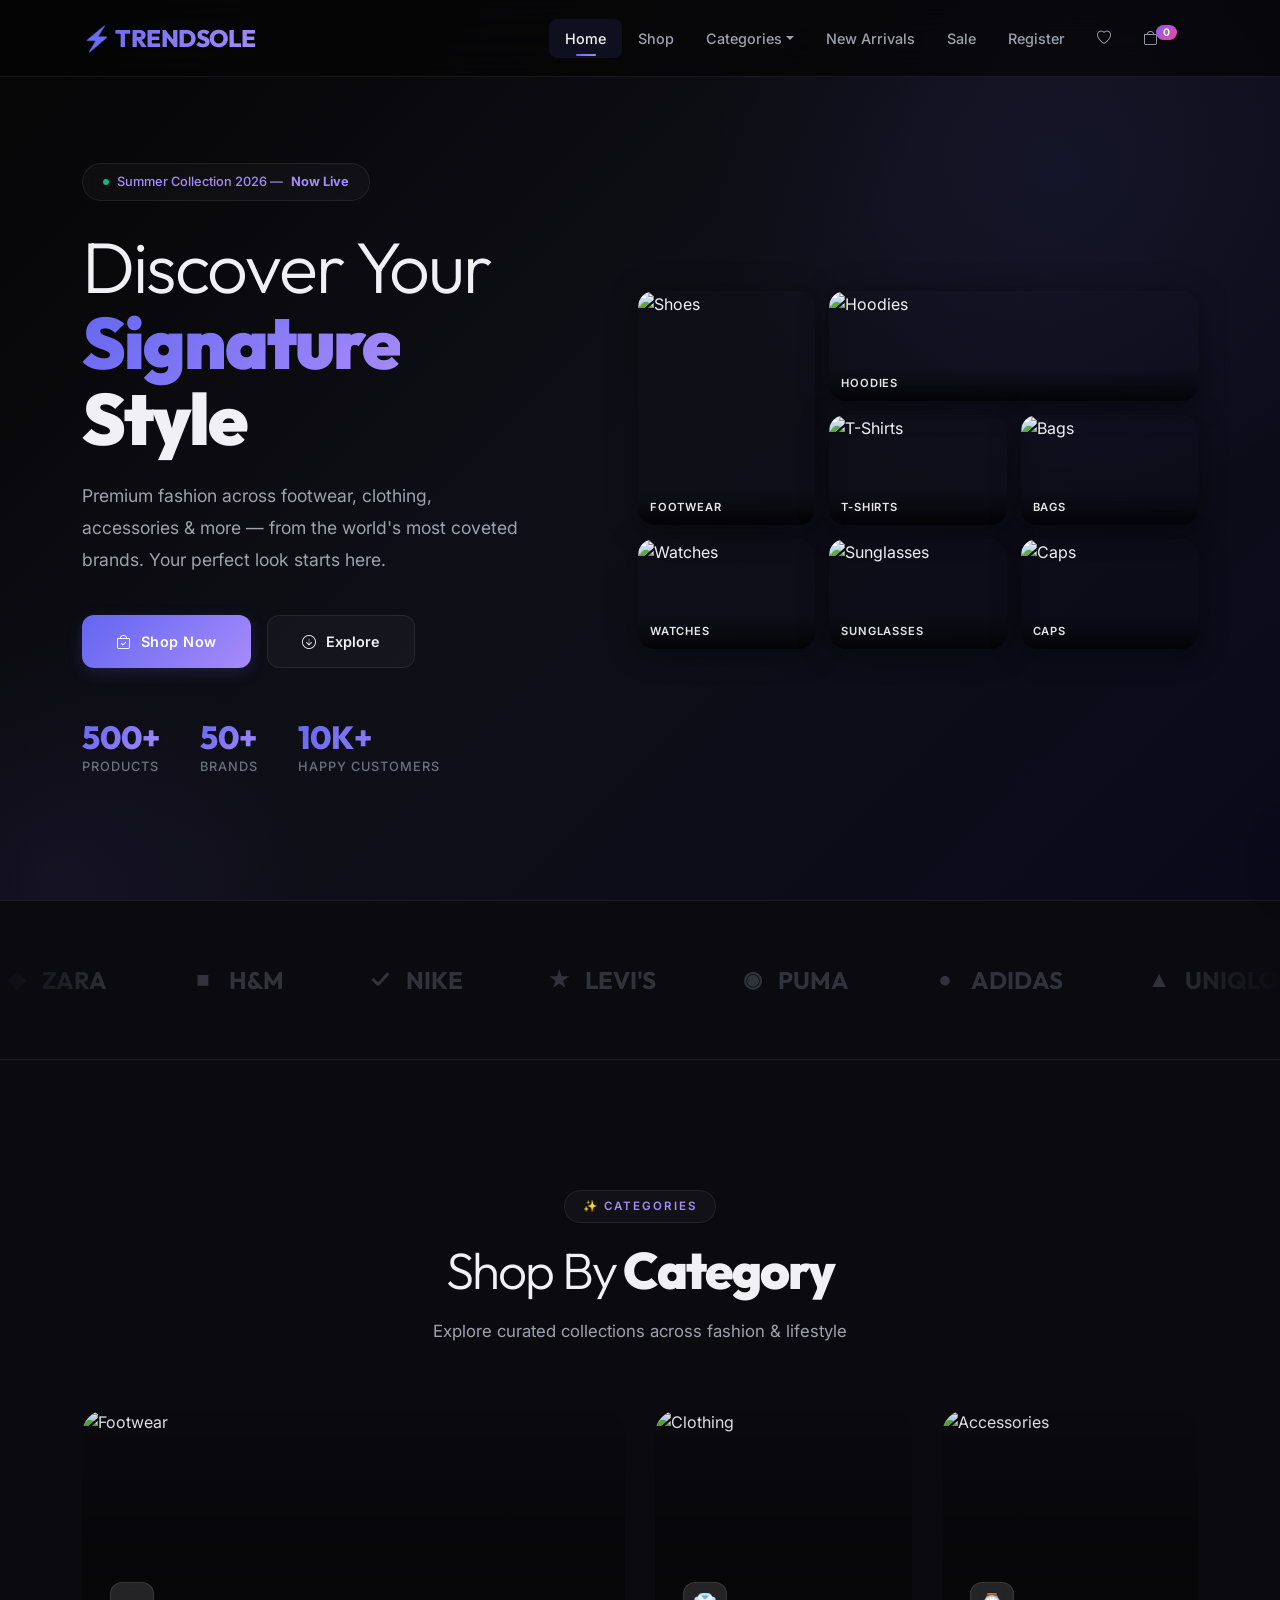
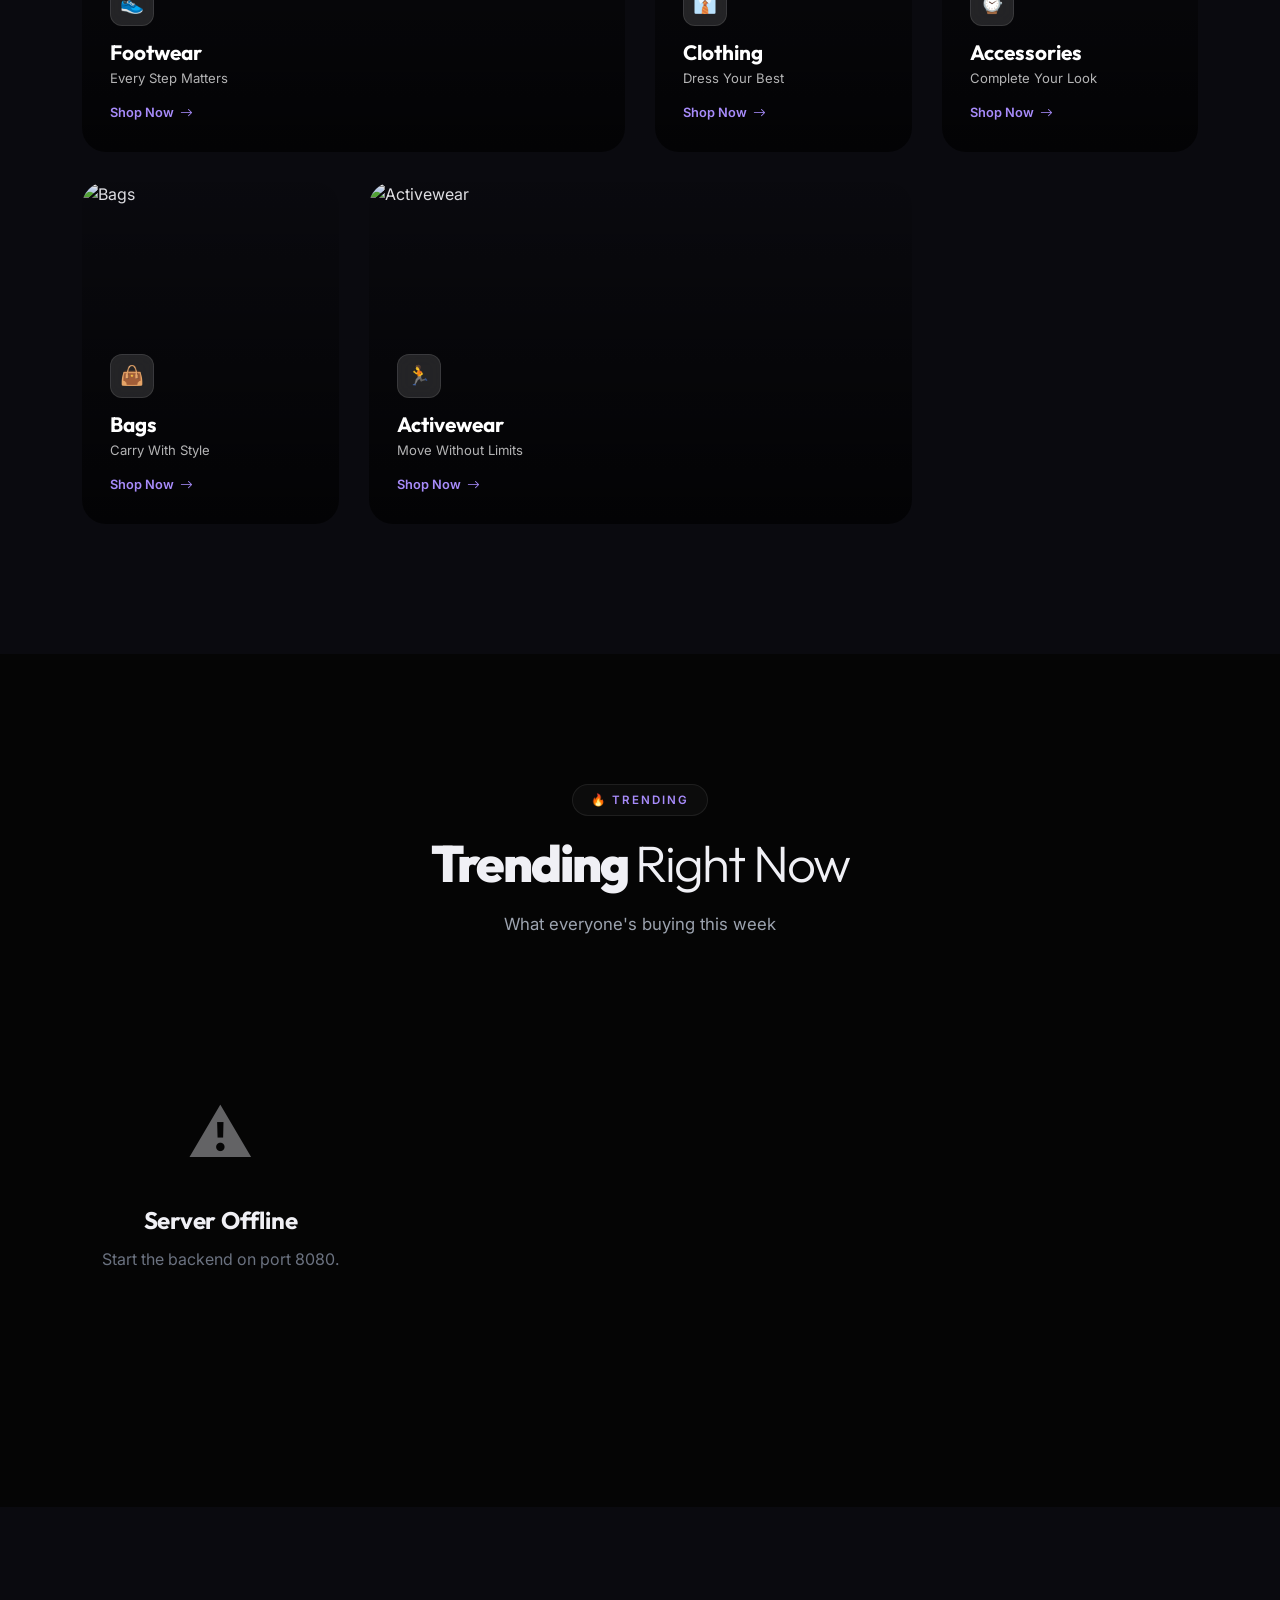
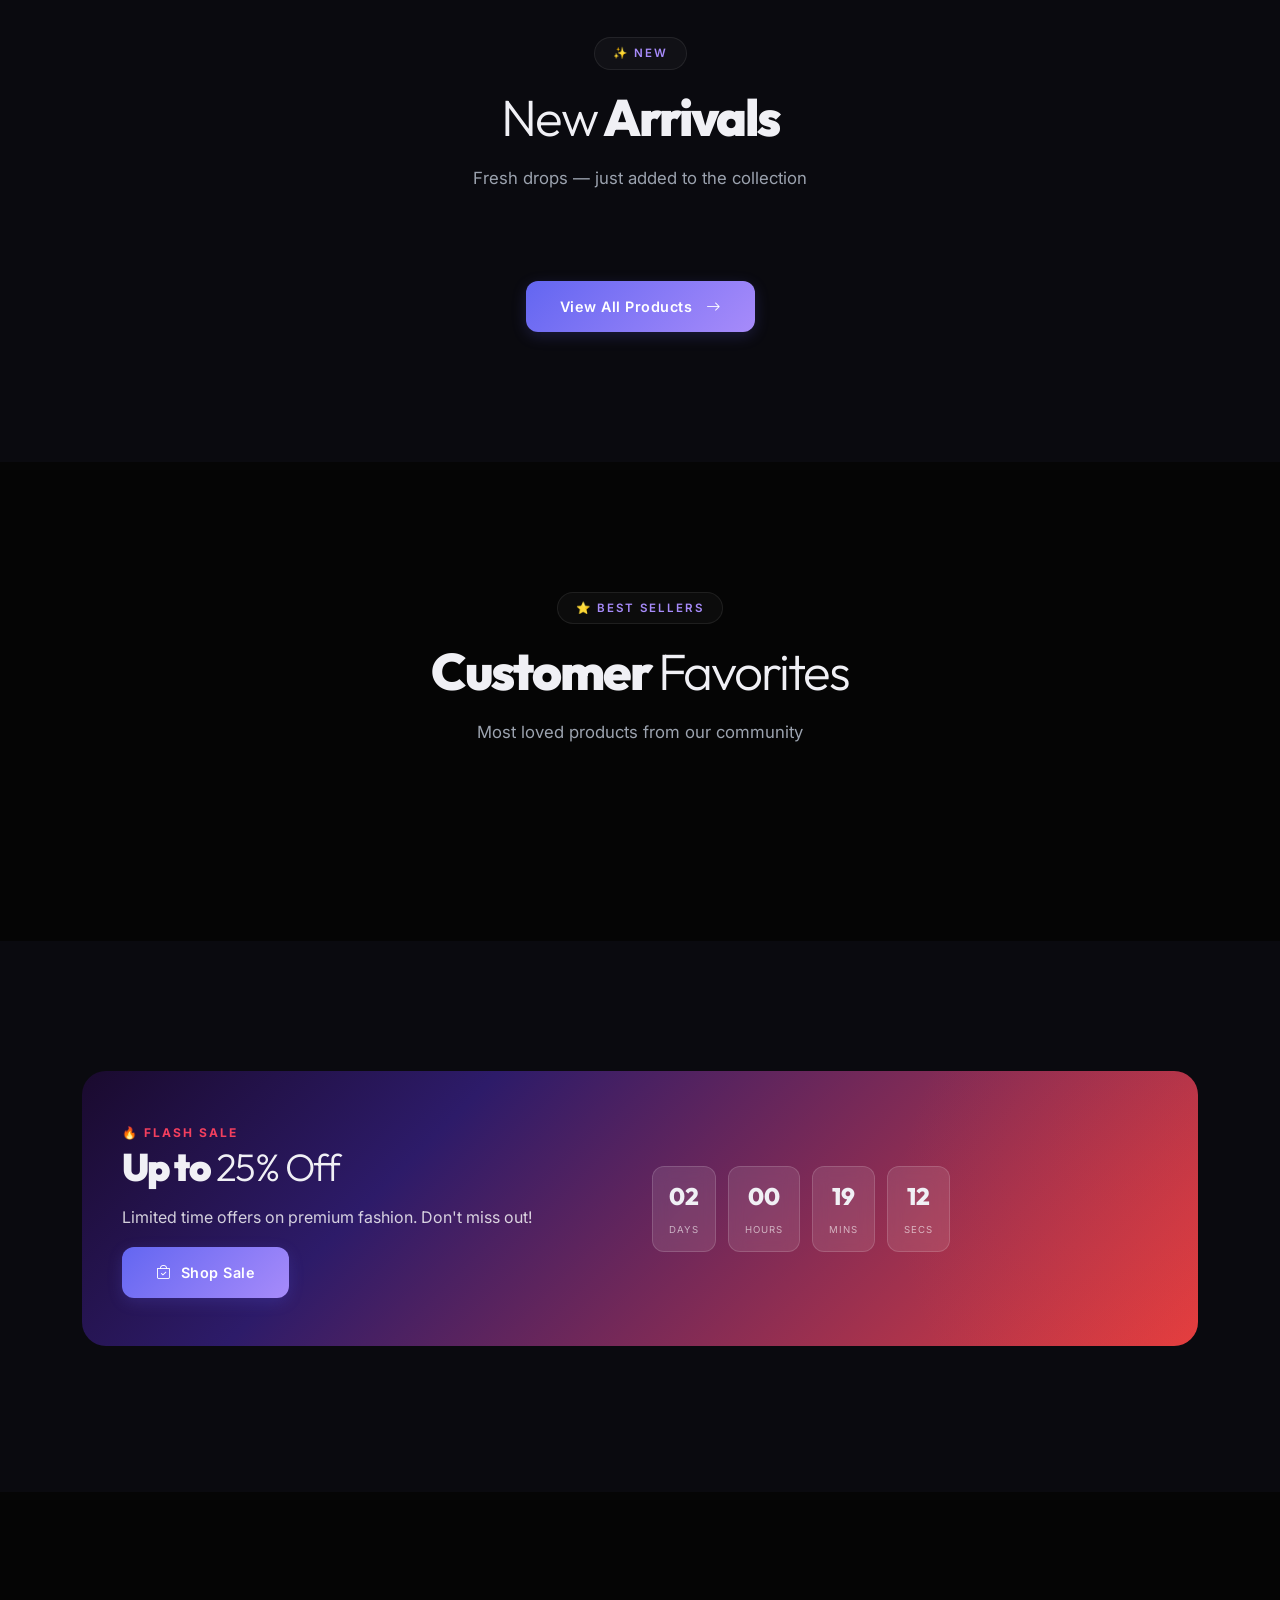
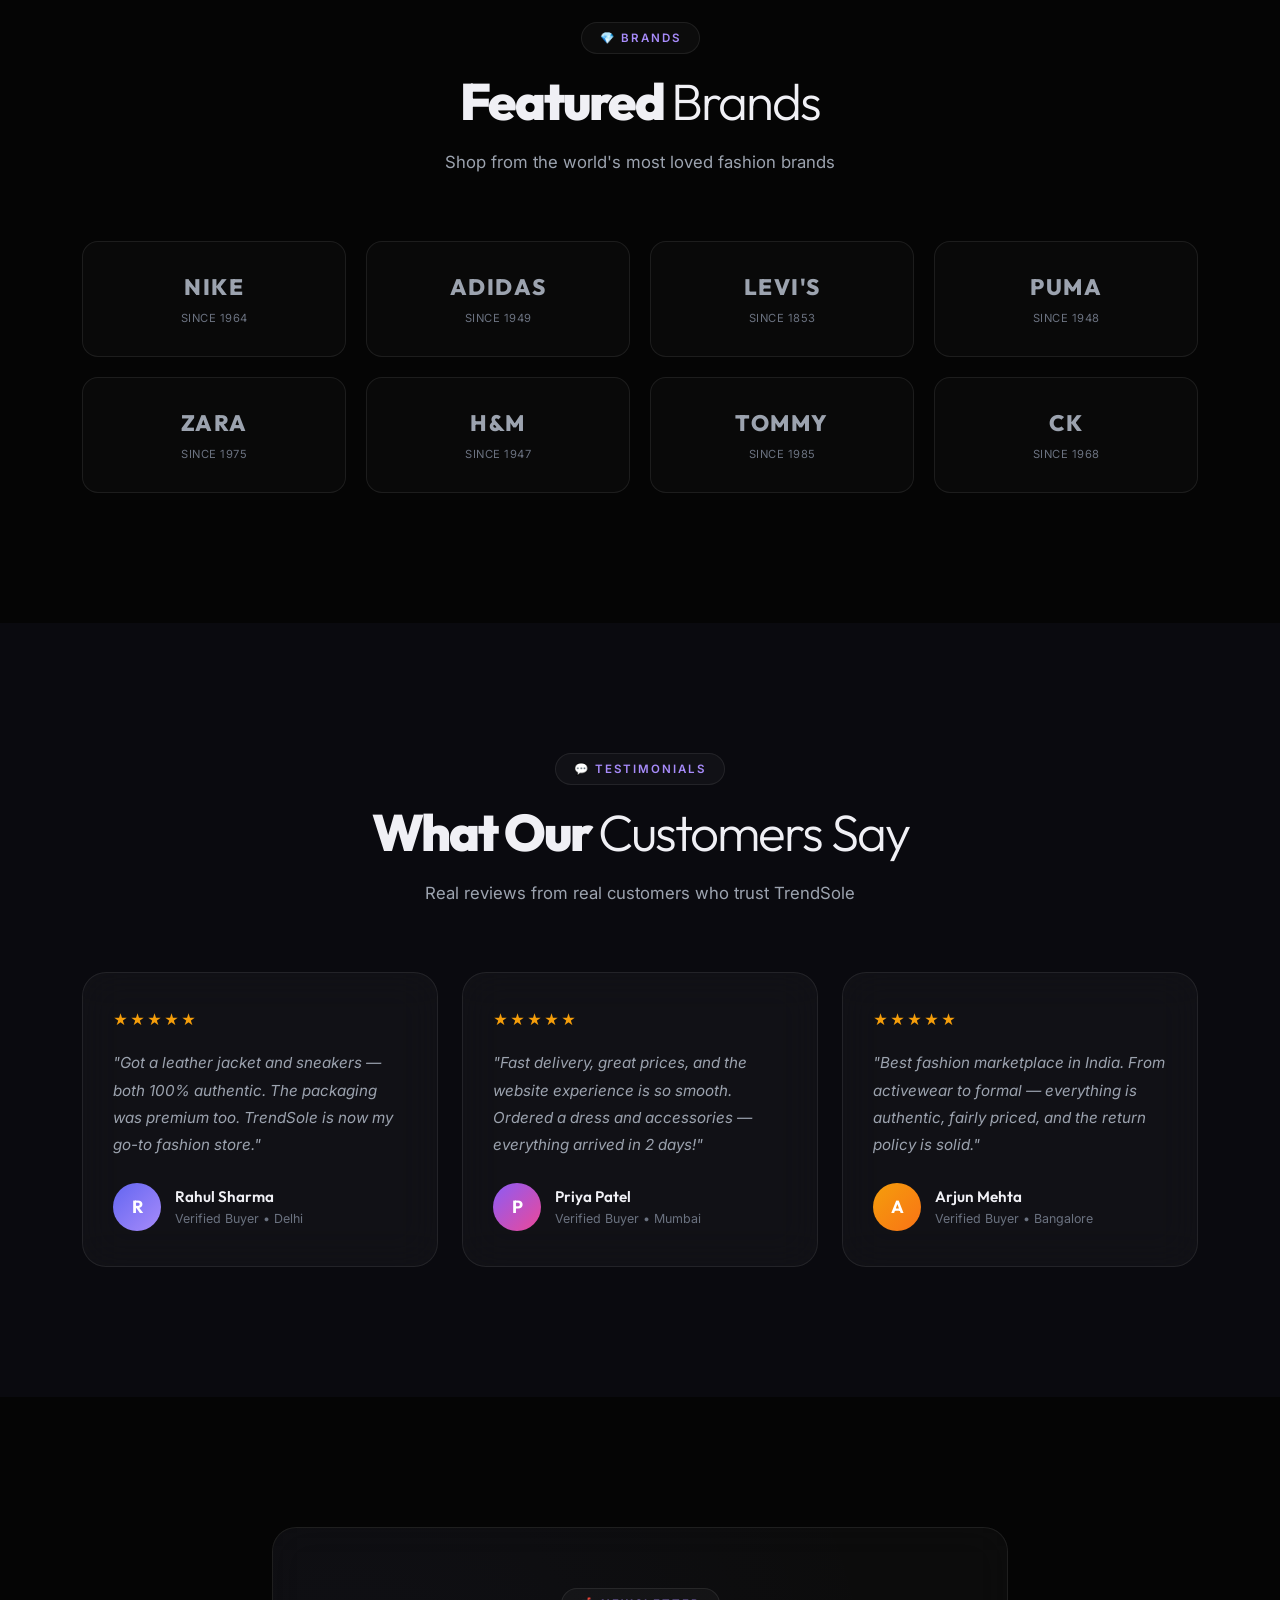
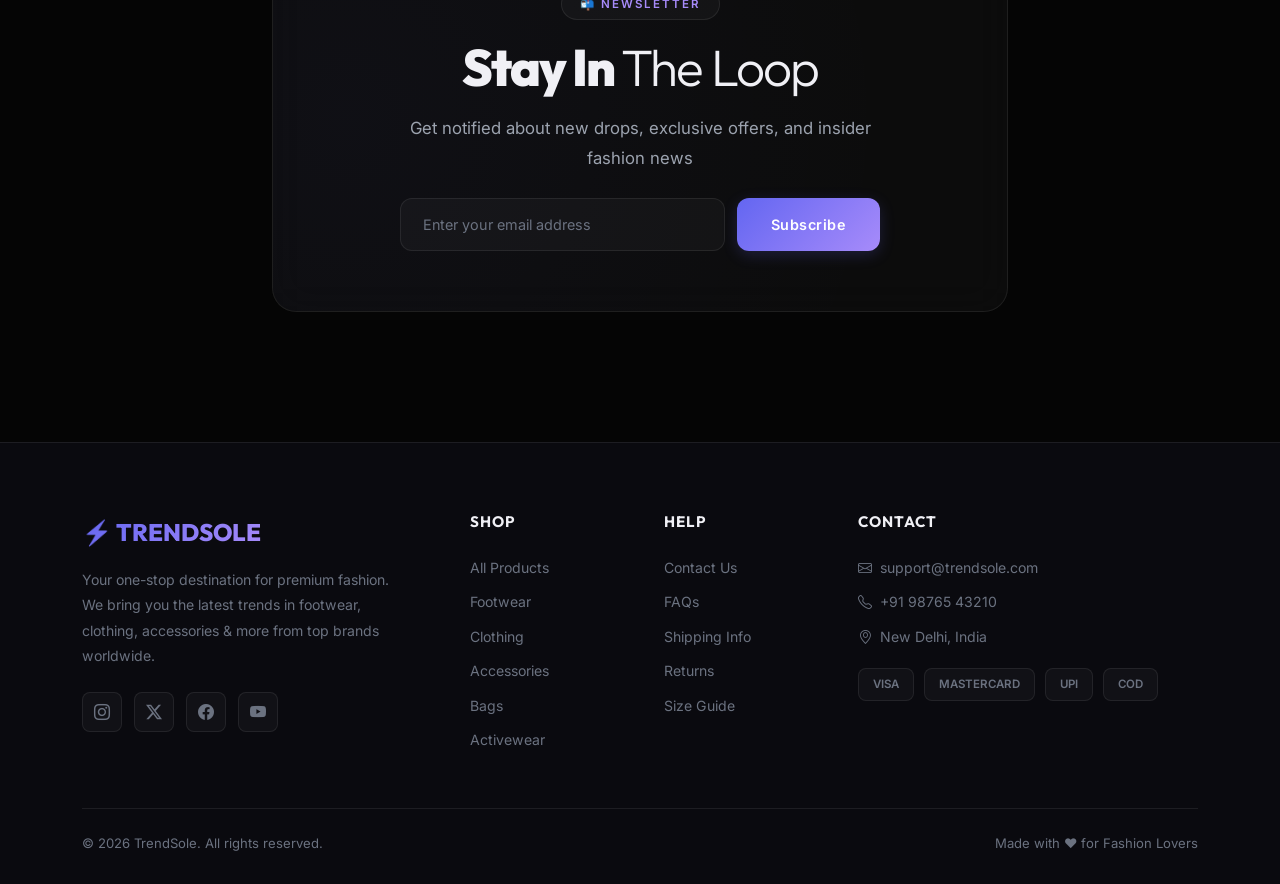
==== commit 26619645: "Implement user registration" ====
--- a/src/main/resources/static/index.html
+++ b/src/main/resources/static/index.html
@@ -47,6 +47,9 @@
                     </li>
                     <li class="nav-item">
                         <a class="nav-link" href="index.html#sale-section" style="color: var(--accent-rose);">Sale</a>
+                    </li>
+                    <li class="nav-item">
+                        <a class="nav-link" href="register.html">Register</a>
                     </li>
                     <li class="nav-item">
                         <a class="nav-link" href="products.html?view=wishlist">
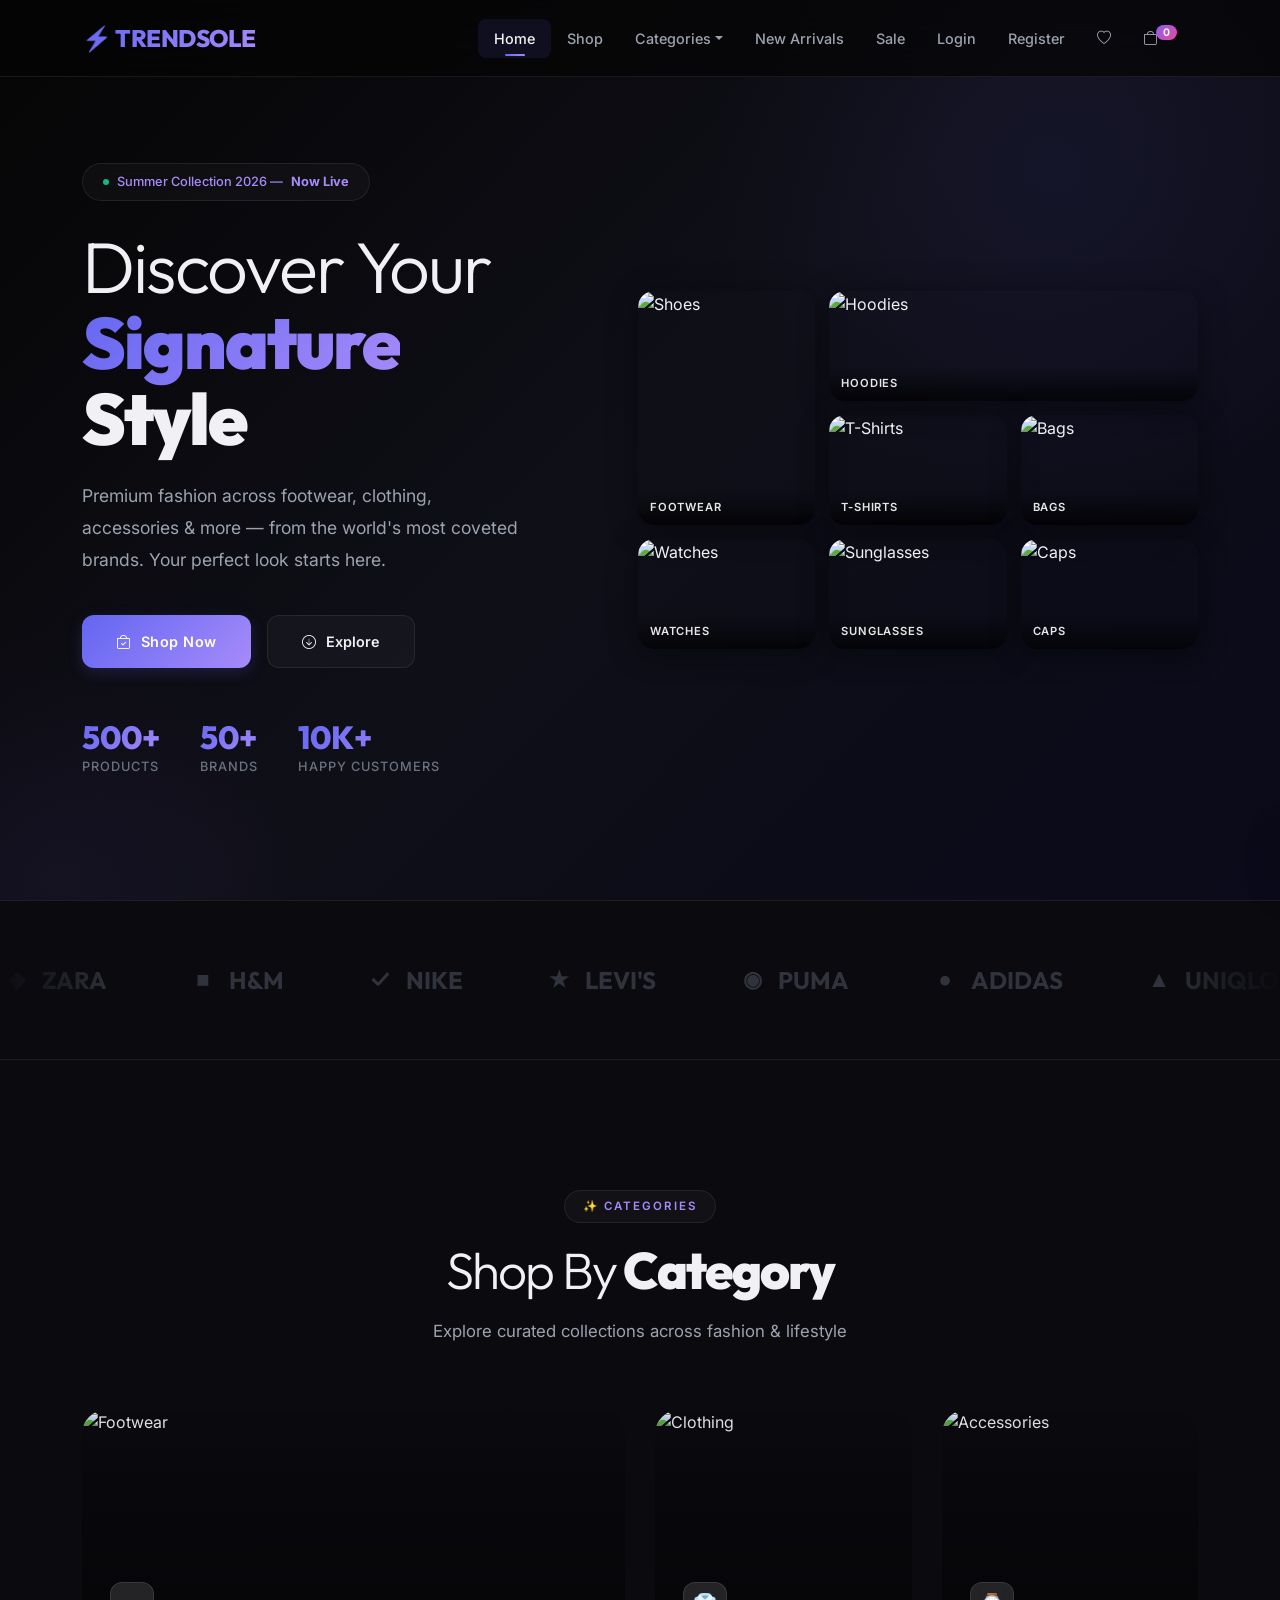
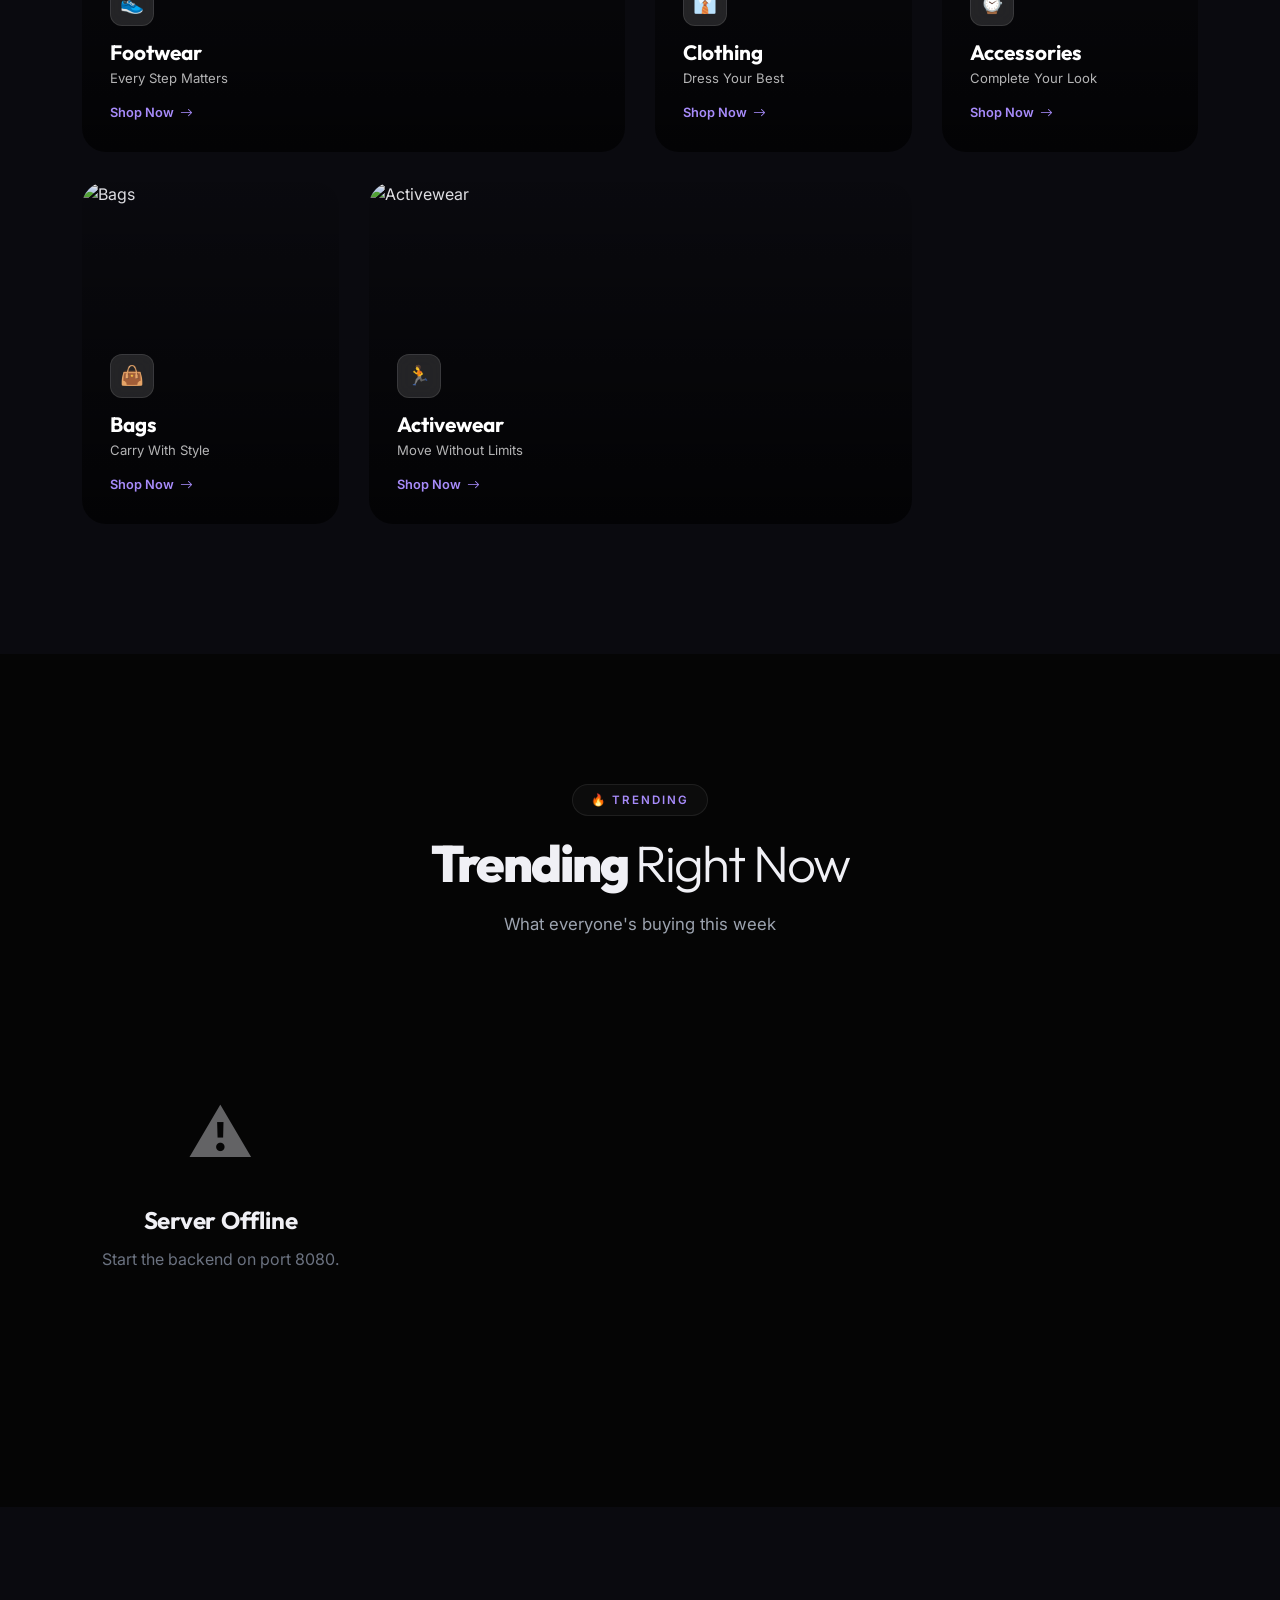
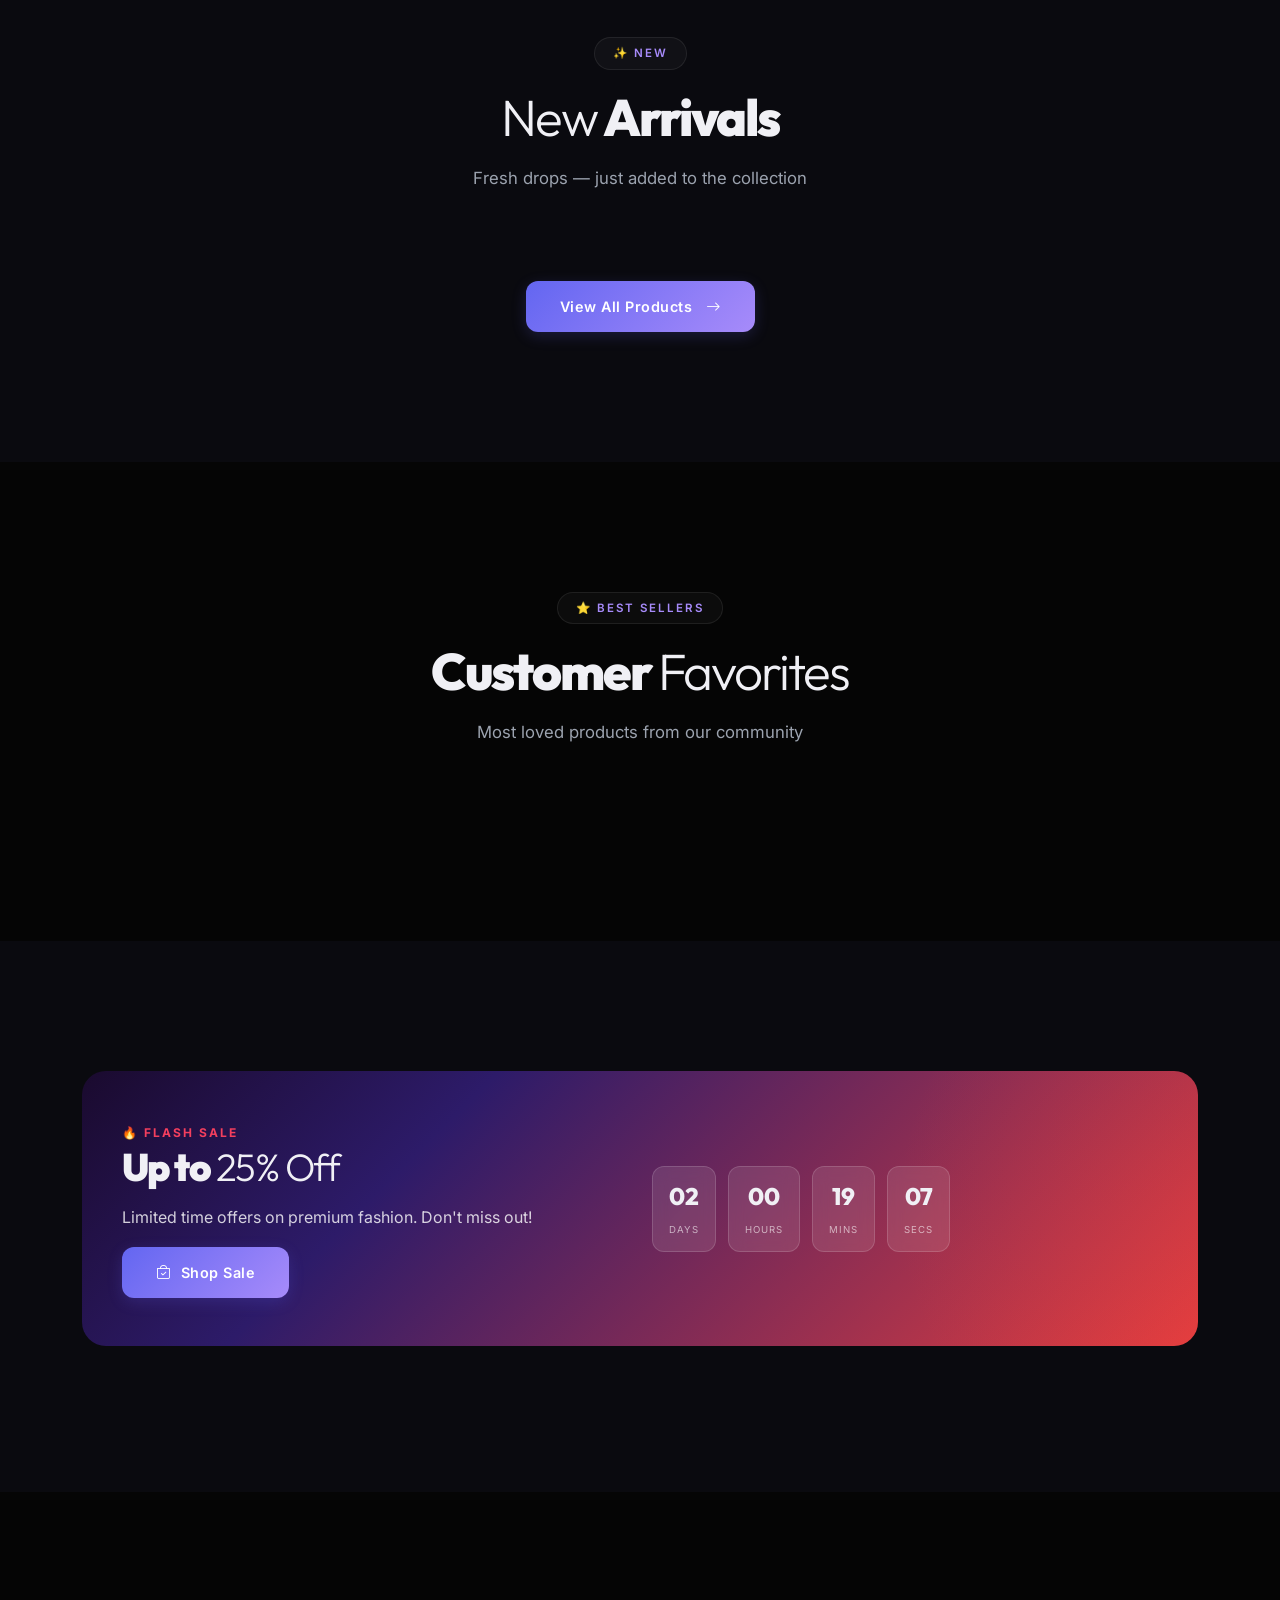
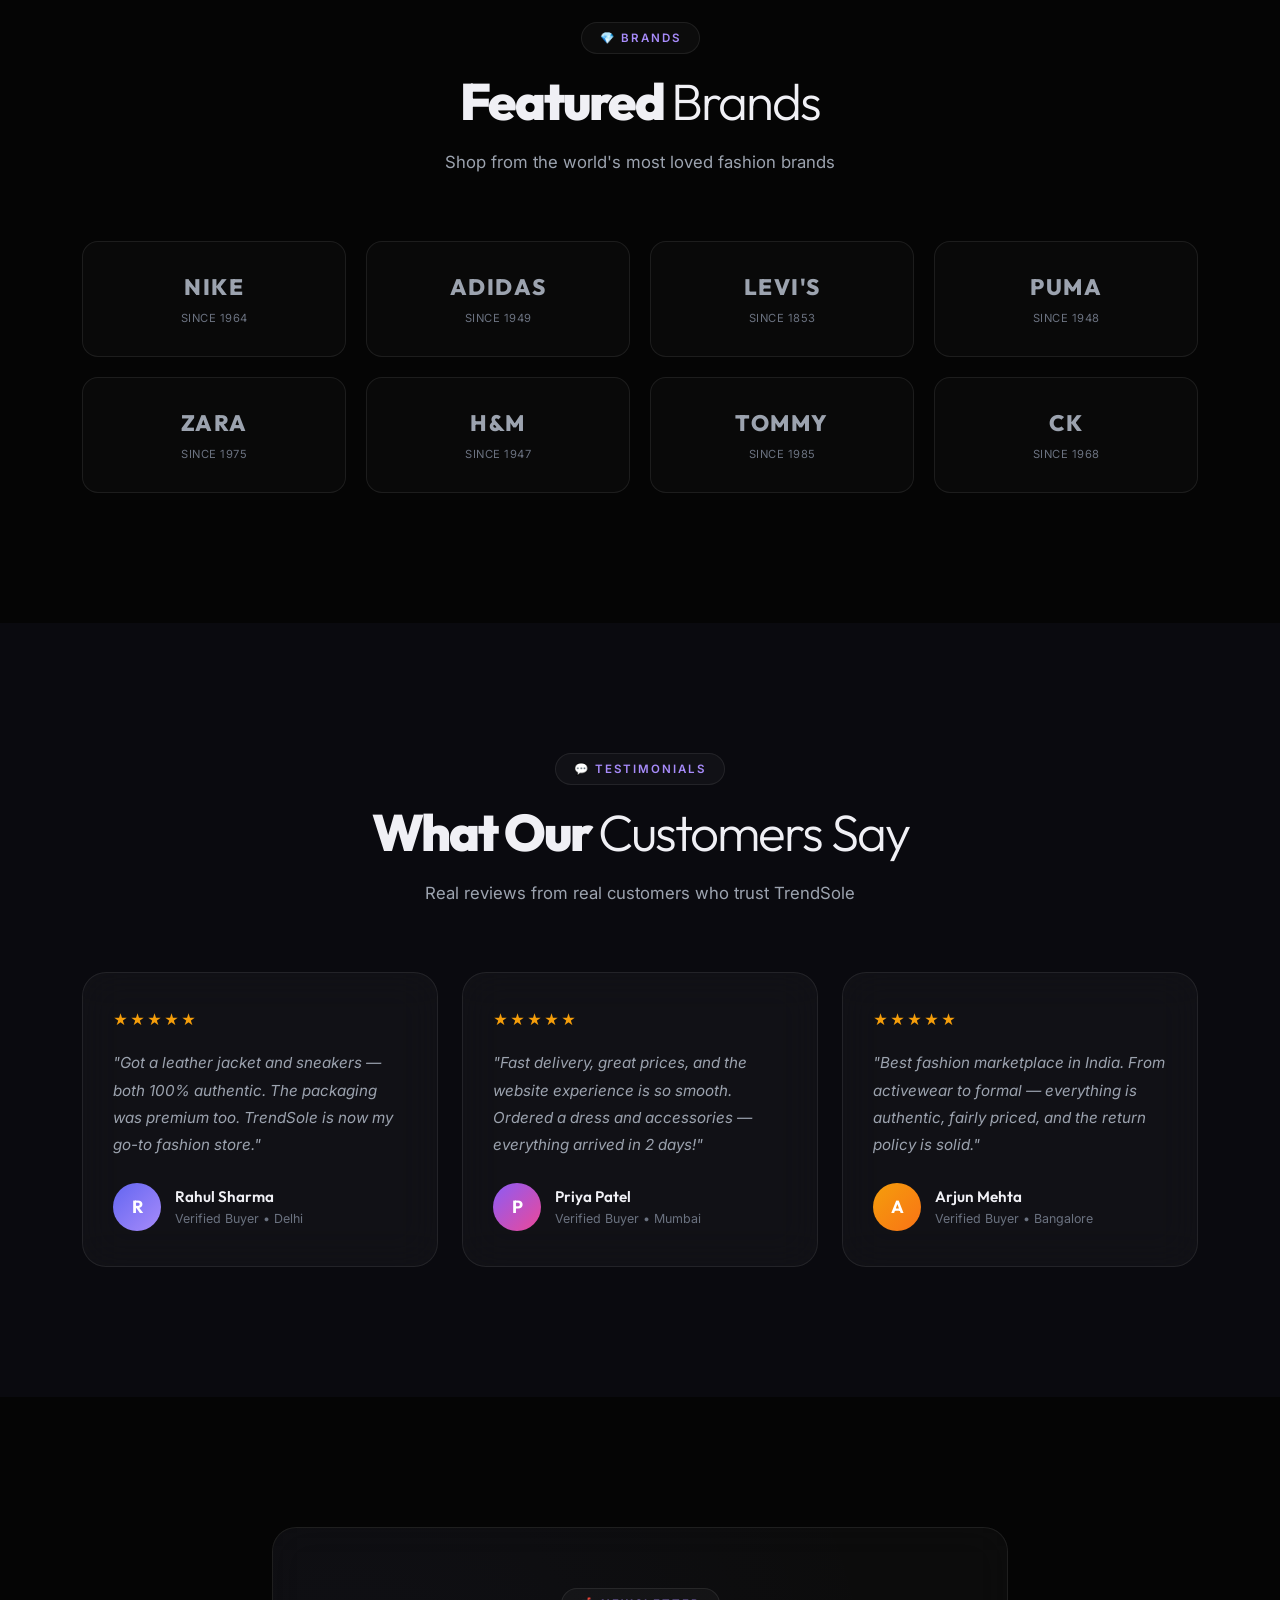
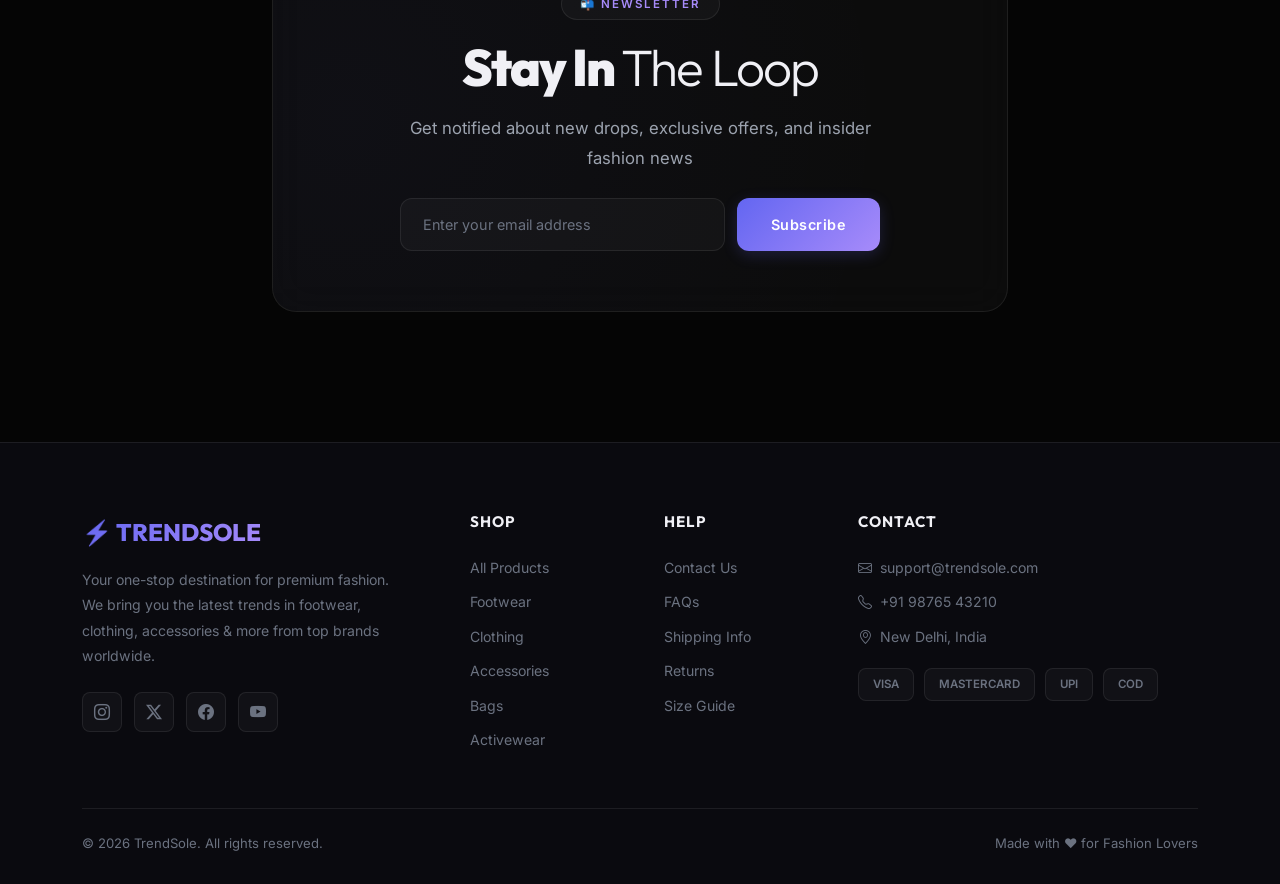
==== commit cc446190: "Implement user registration with MySQL persistence" ====
--- a/src/main/resources/static/index.html
+++ b/src/main/resources/static/index.html
@@ -48,8 +48,23 @@
                     <li class="nav-item">
                         <a class="nav-link" href="index.html#sale-section" style="color: var(--accent-rose);">Sale</a>
                     </li>
-                    <li class="nav-item">
+                    <!-- Auth: Guest (visible by default) -->
+                    <li class="nav-item auth-guest">
+                        <a class="nav-link" href="login.html">Login</a>
+                    </li>
+                    <li class="nav-item auth-guest">
                         <a class="nav-link" href="register.html">Register</a>
+                    </li>
+                    <!-- Auth: Logged In (hidden by default, shown by auth.js) -->
+                    <li class="nav-item dropdown auth-user" style="display:none;">
+                        <a class="nav-link dropdown-toggle" href="#" role="button" data-bs-toggle="dropdown">
+                            <i class="bi bi-person-circle"></i> <span class="nav-user-name">My Profile</span>
+                        </a>
+                        <ul class="dropdown-menu">
+                            <li><a class="dropdown-item" href="#"><i class="bi bi-person me-2"></i>My Profile</a></li>
+                            <li><hr class="dropdown-divider"></li>
+                            <li><a class="dropdown-item" href="#" onclick="handleLogout()"><i class="bi bi-box-arrow-right me-2"></i>Logout</a></li>
+                        </ul>
                     </li>
                     <li class="nav-item">
                         <a class="nav-link" href="products.html?view=wishlist">
@@ -450,6 +465,7 @@
     <script src="https://cdn.jsdelivr.net/npm/bootstrap@5.3.3/dist/js/bootstrap.bundle.min.js"></script>
     <script src="js/product-meta.js"></script>
     <script src="js/app.js"></script>
+    <script src="js/auth.js"></script>
 
     <script>
         const API_BASE = window.location.origin + '/api';
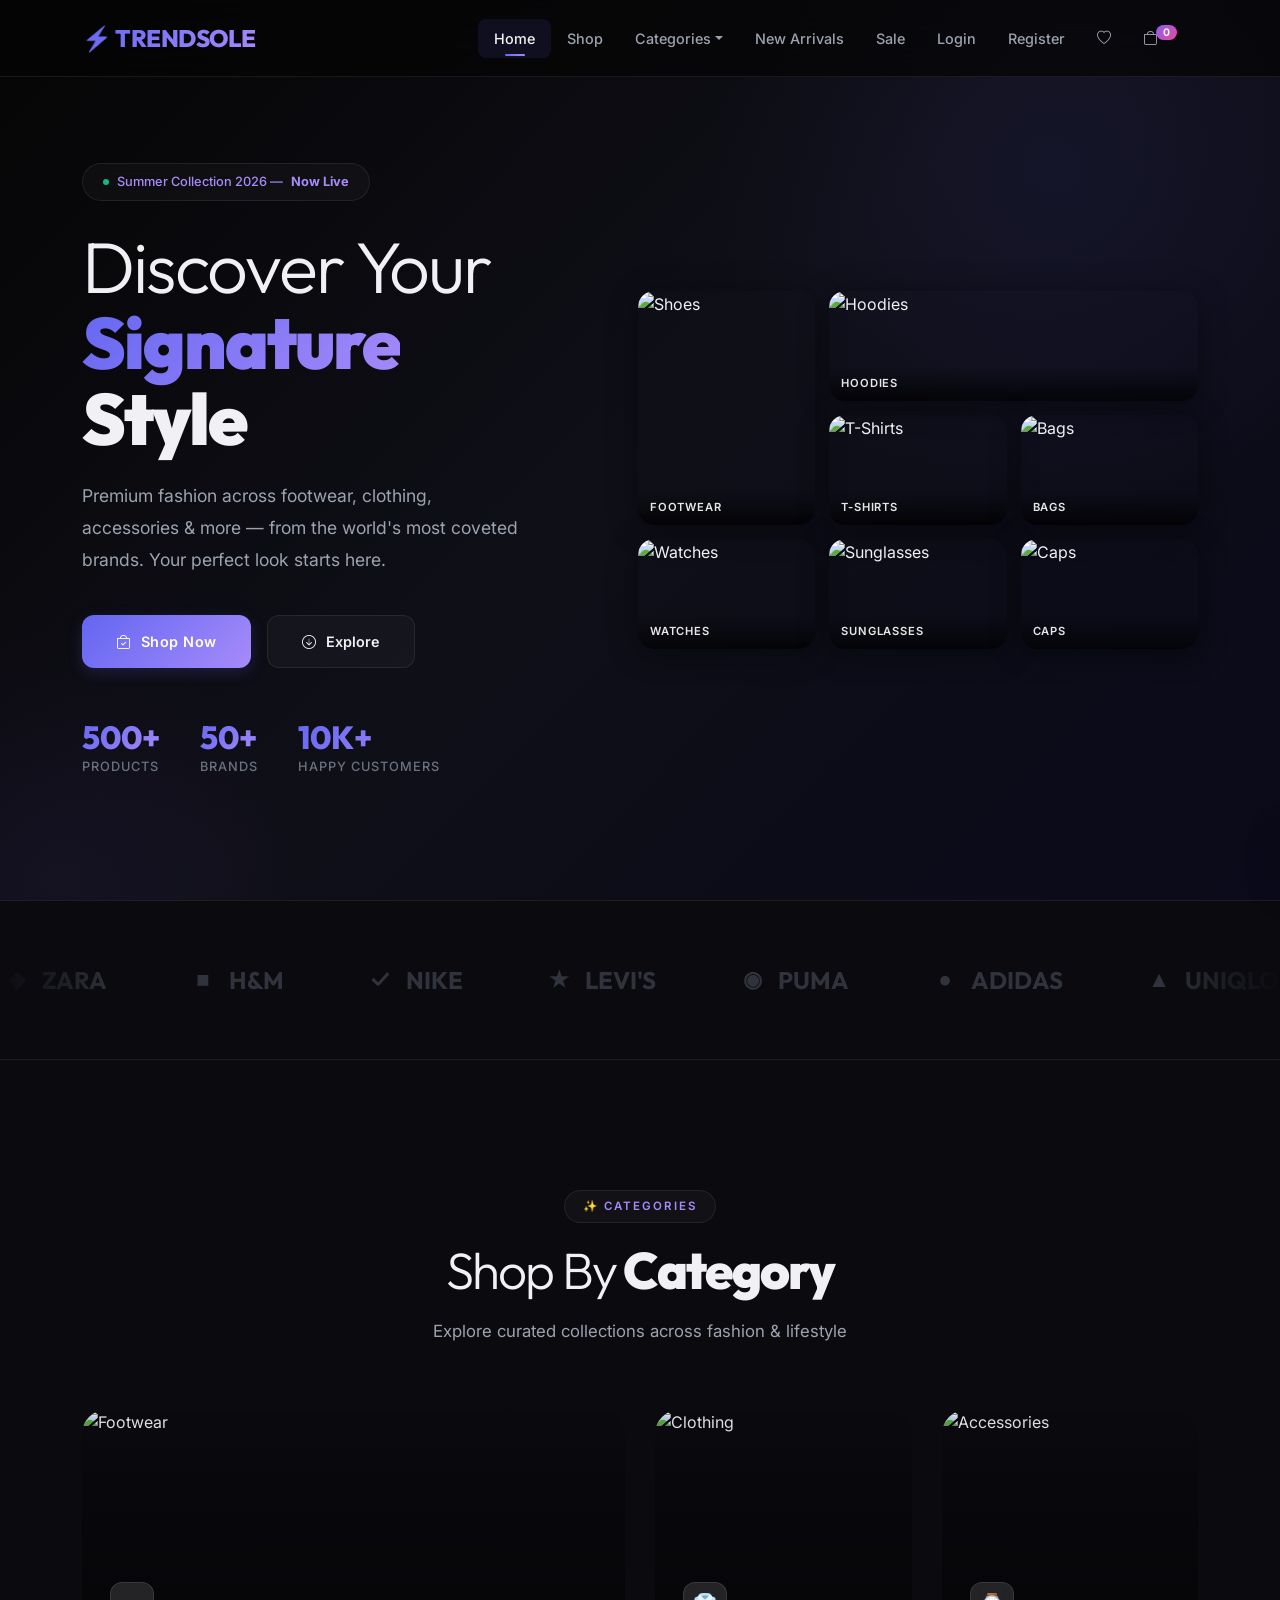
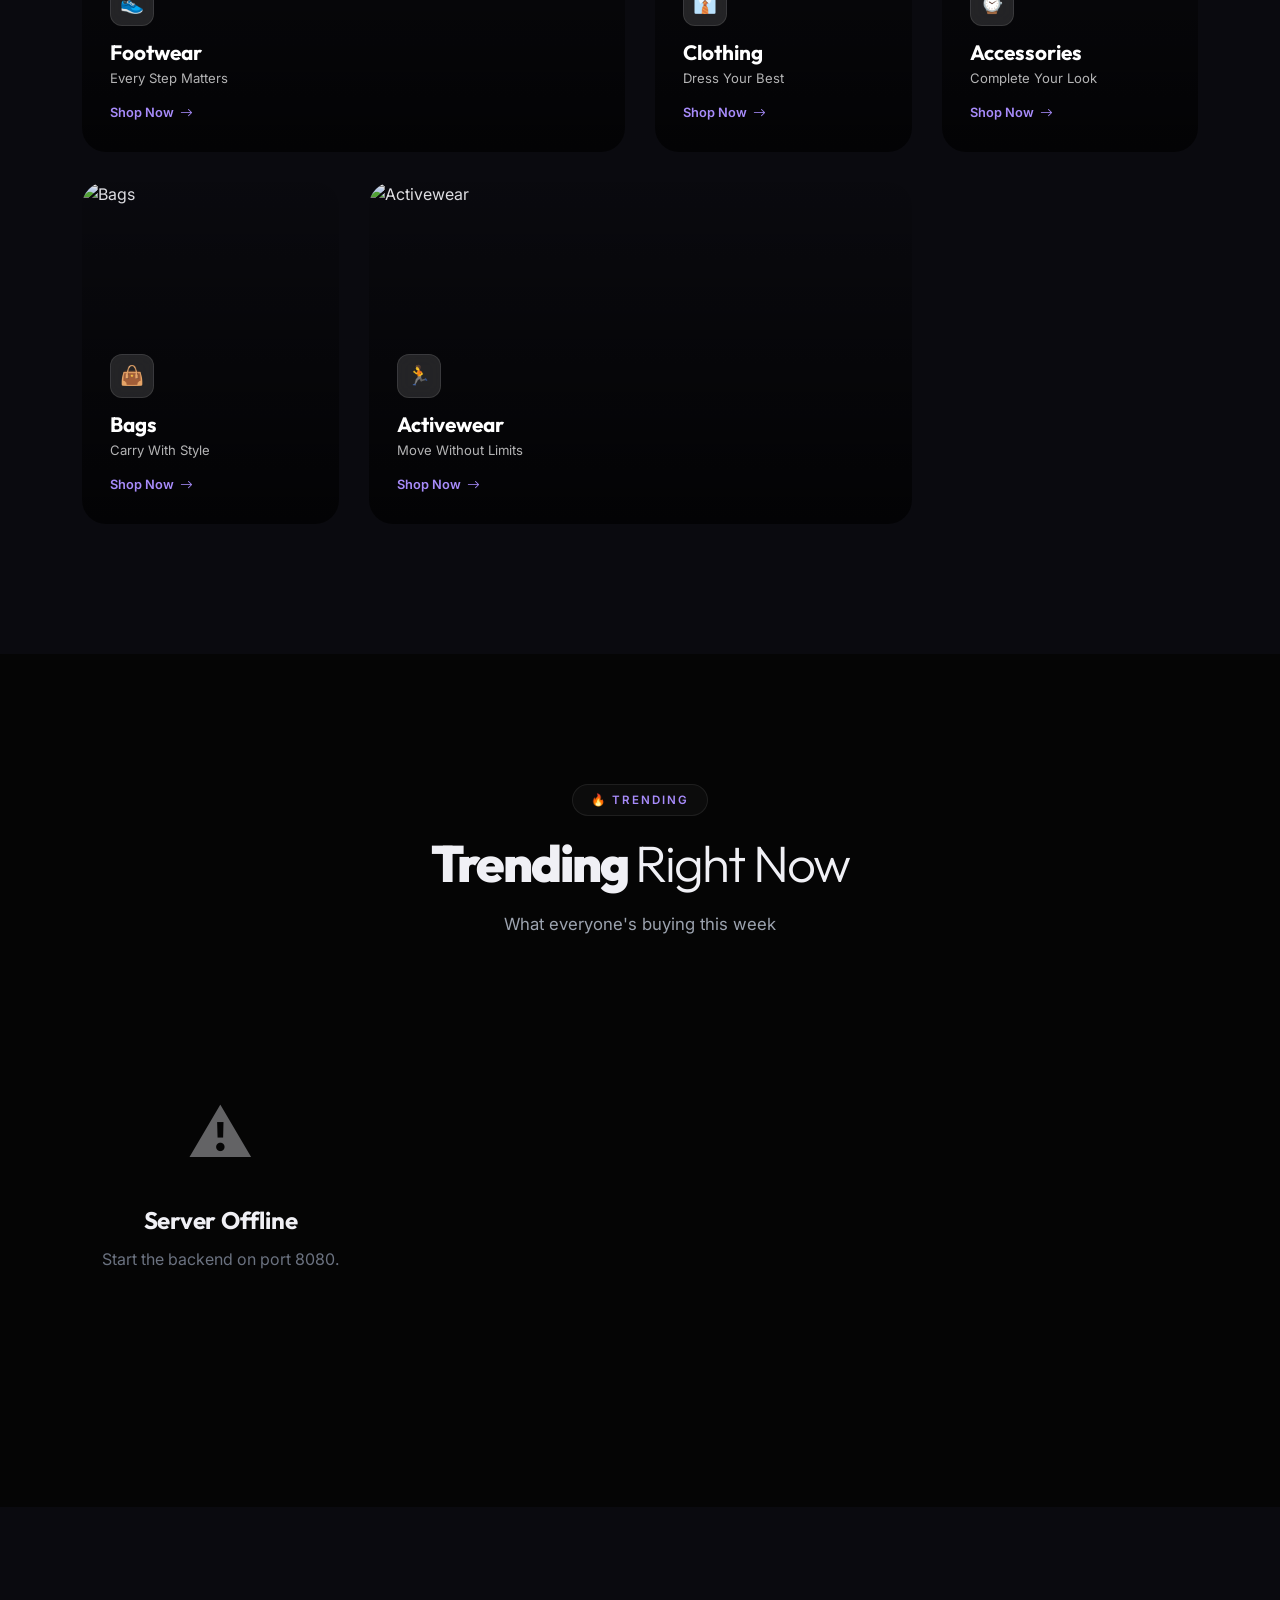
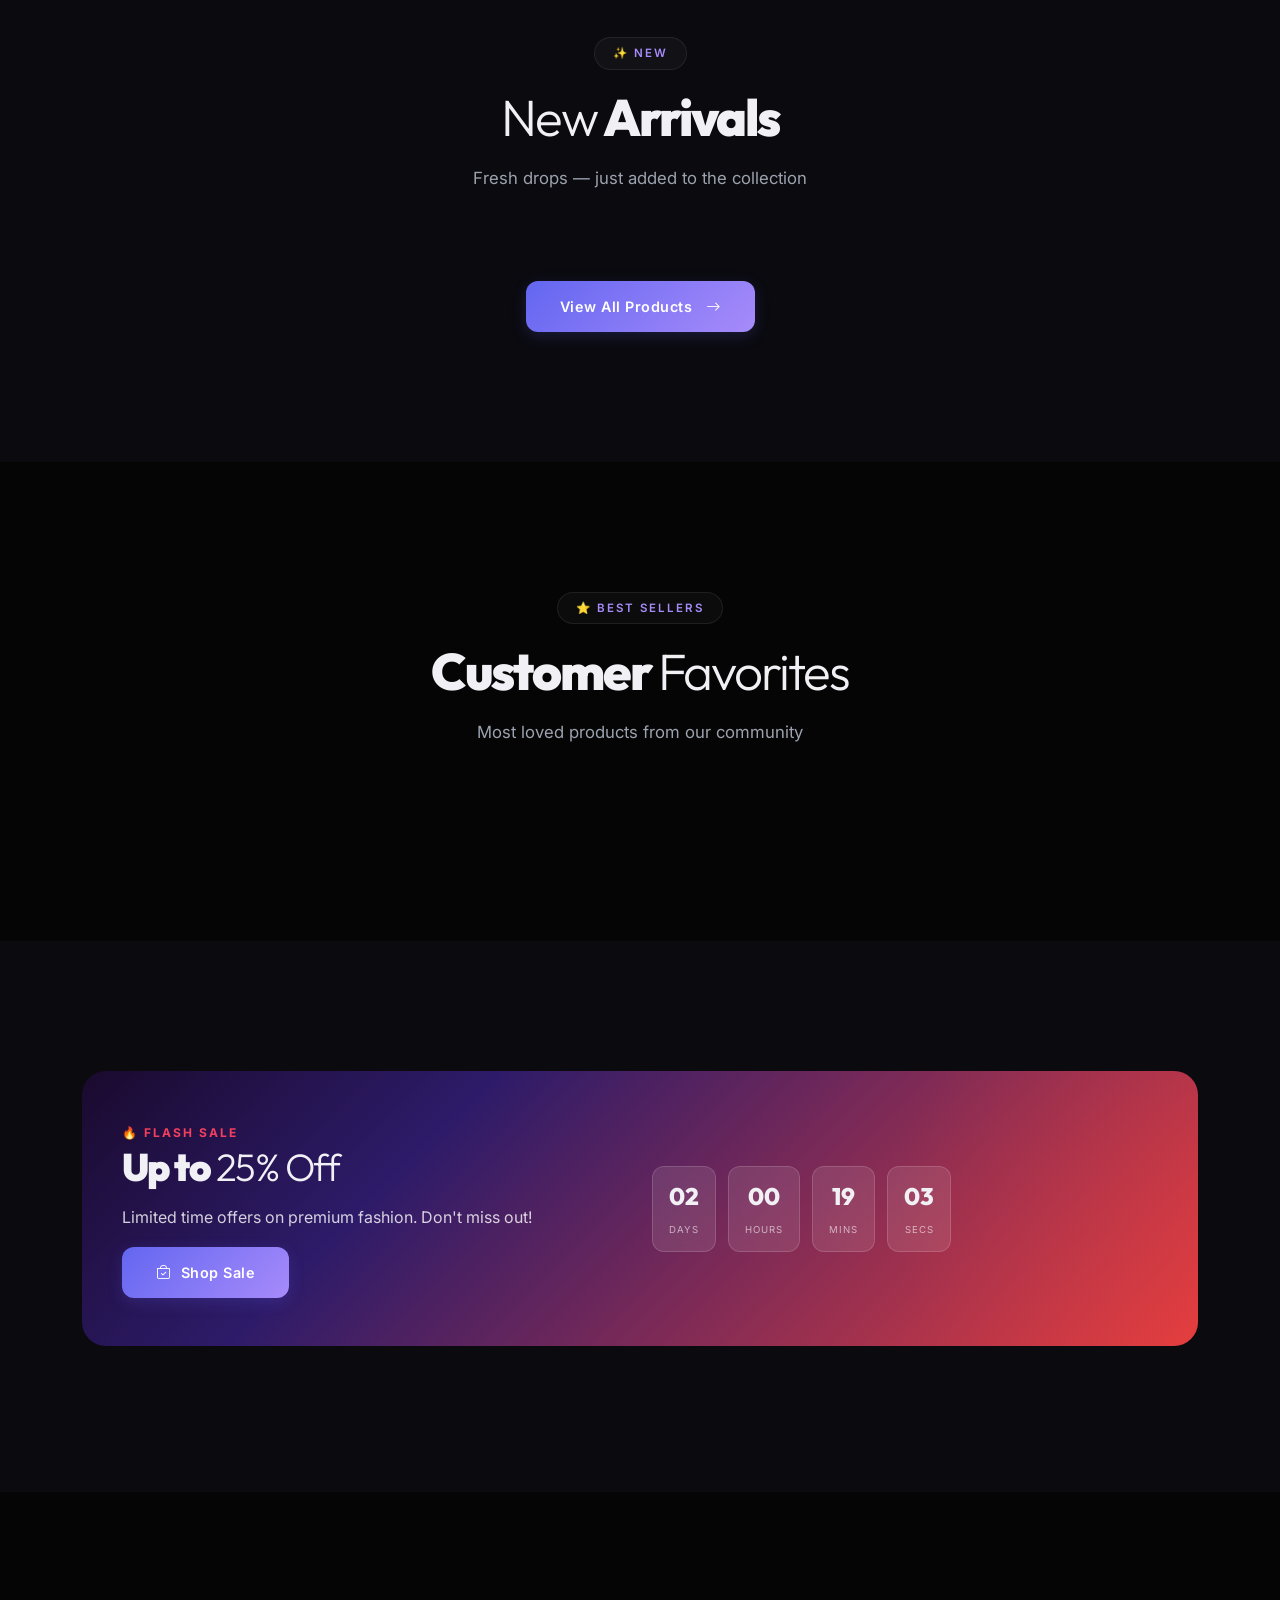
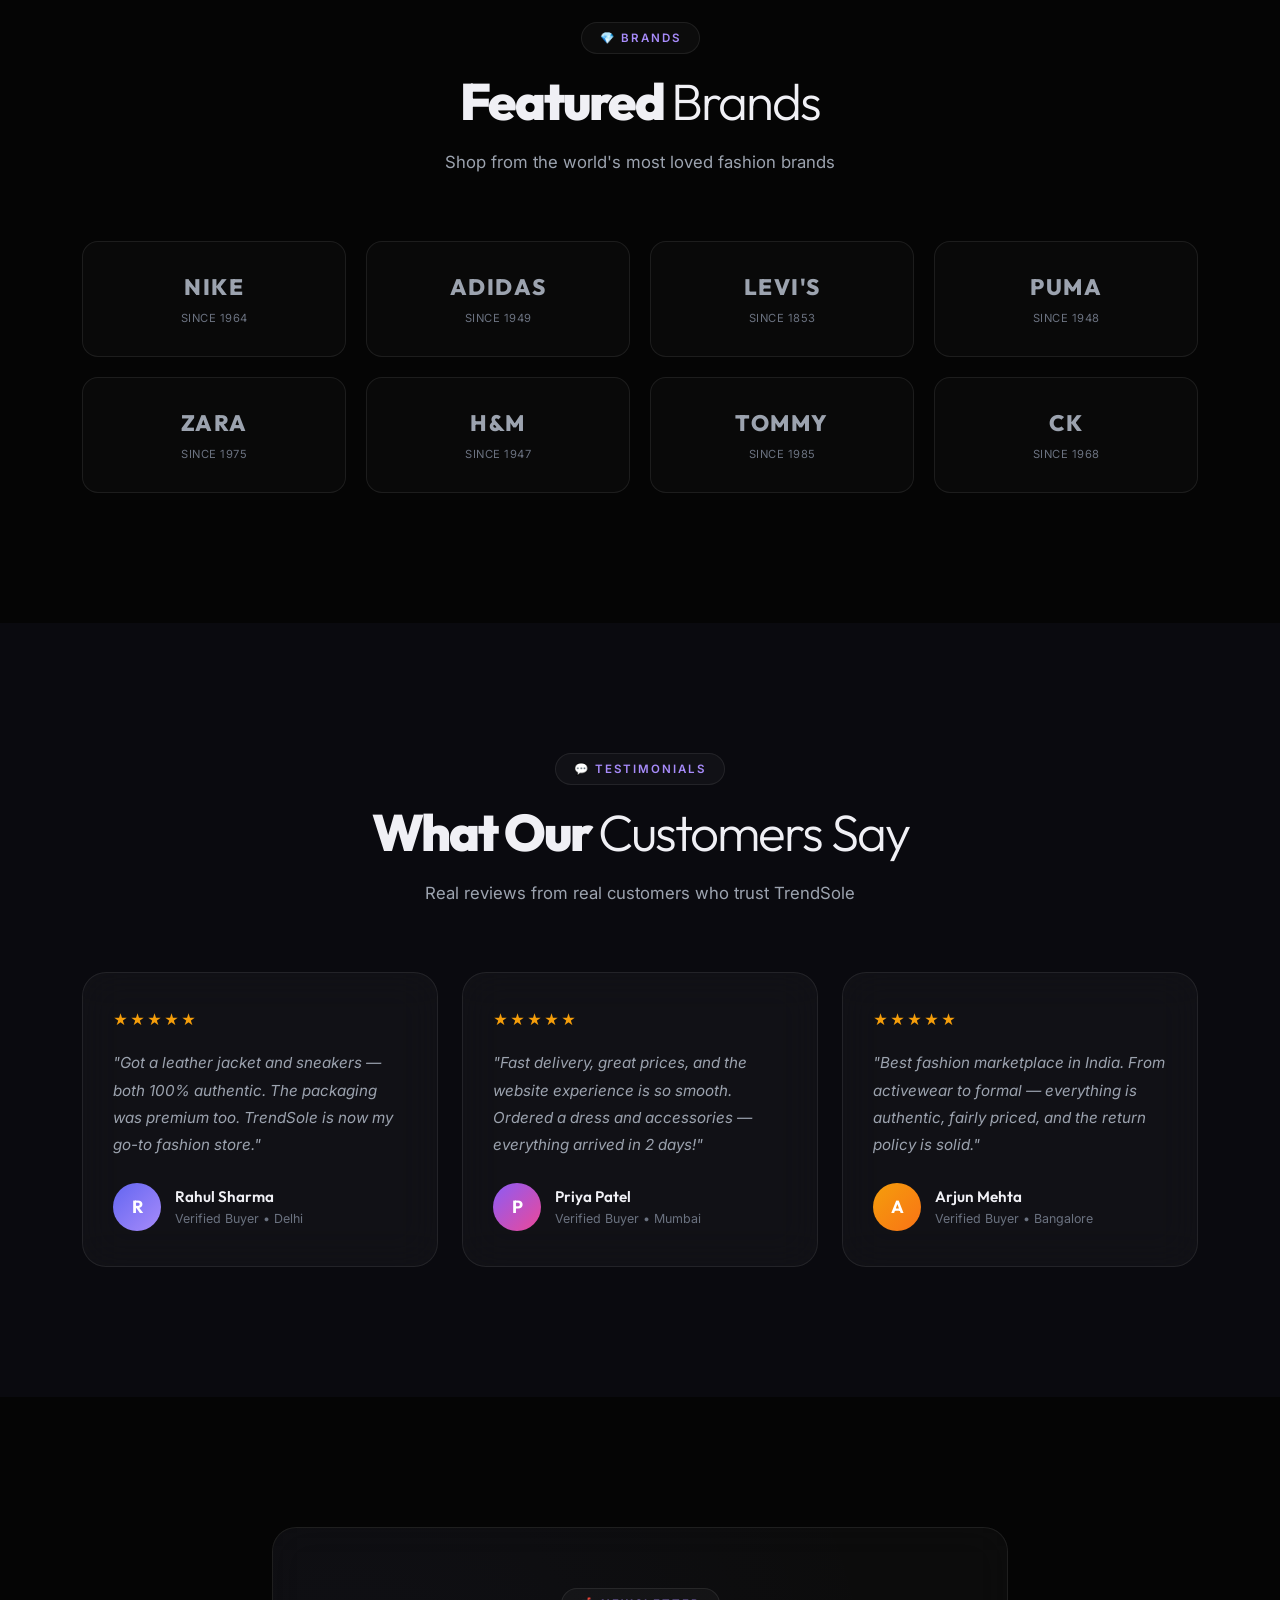
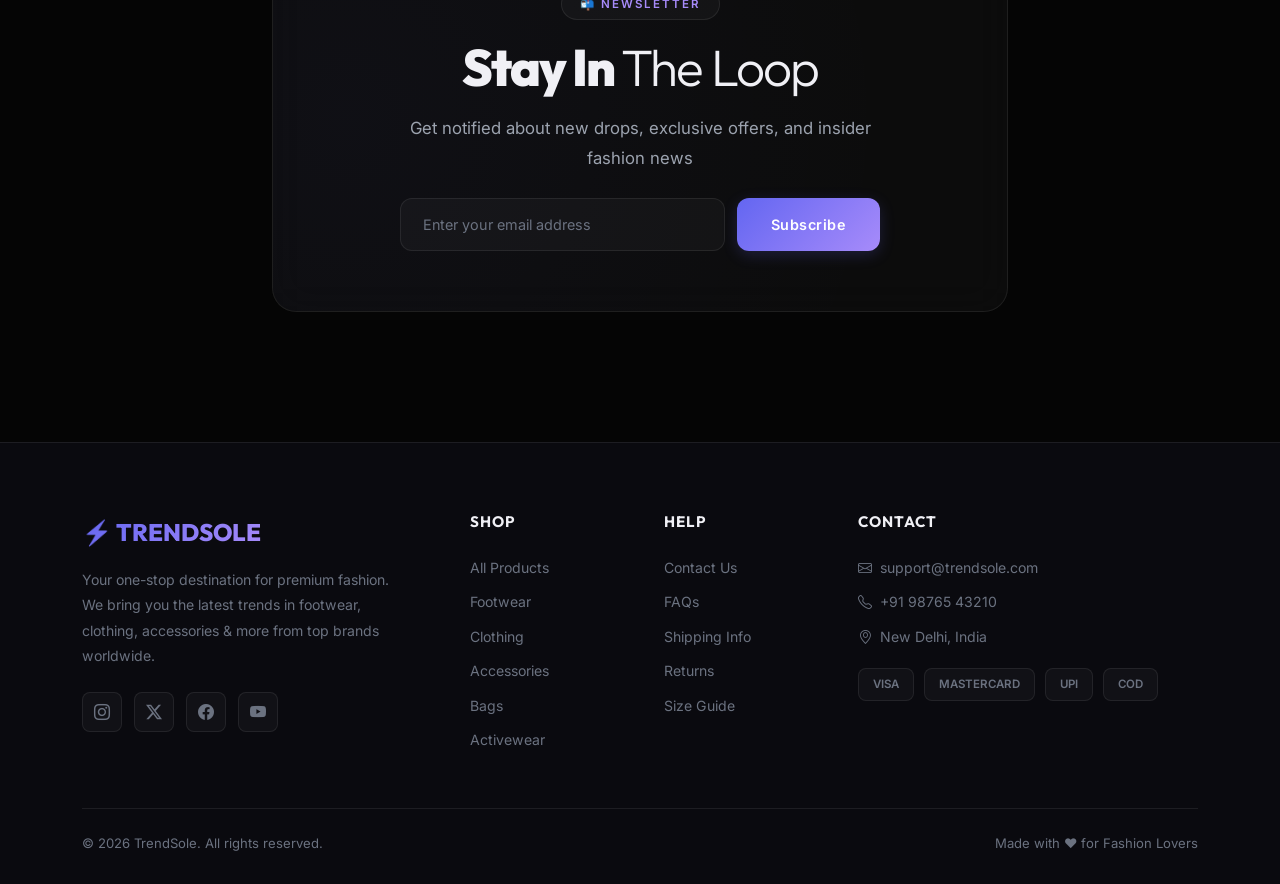
==== commit 38dcec85: "Add user profile management" ====
--- a/src/main/resources/static/index.html
+++ b/src/main/resources/static/index.html
@@ -61,7 +61,7 @@
                             <i class="bi bi-person-circle"></i> <span class="nav-user-name">My Profile</span>
                         </a>
                         <ul class="dropdown-menu">
-                            <li><a class="dropdown-item" href="#"><i class="bi bi-person me-2"></i>My Profile</a></li>
+                            <li><a class="dropdown-item" href="profile.html"><i class="bi bi-person me-2"></i>My Profile</a></li>
                             <li><hr class="dropdown-divider"></li>
                             <li><a class="dropdown-item" href="#" onclick="handleLogout()"><i class="bi bi-box-arrow-right me-2"></i>Logout</a></li>
                         </ul>
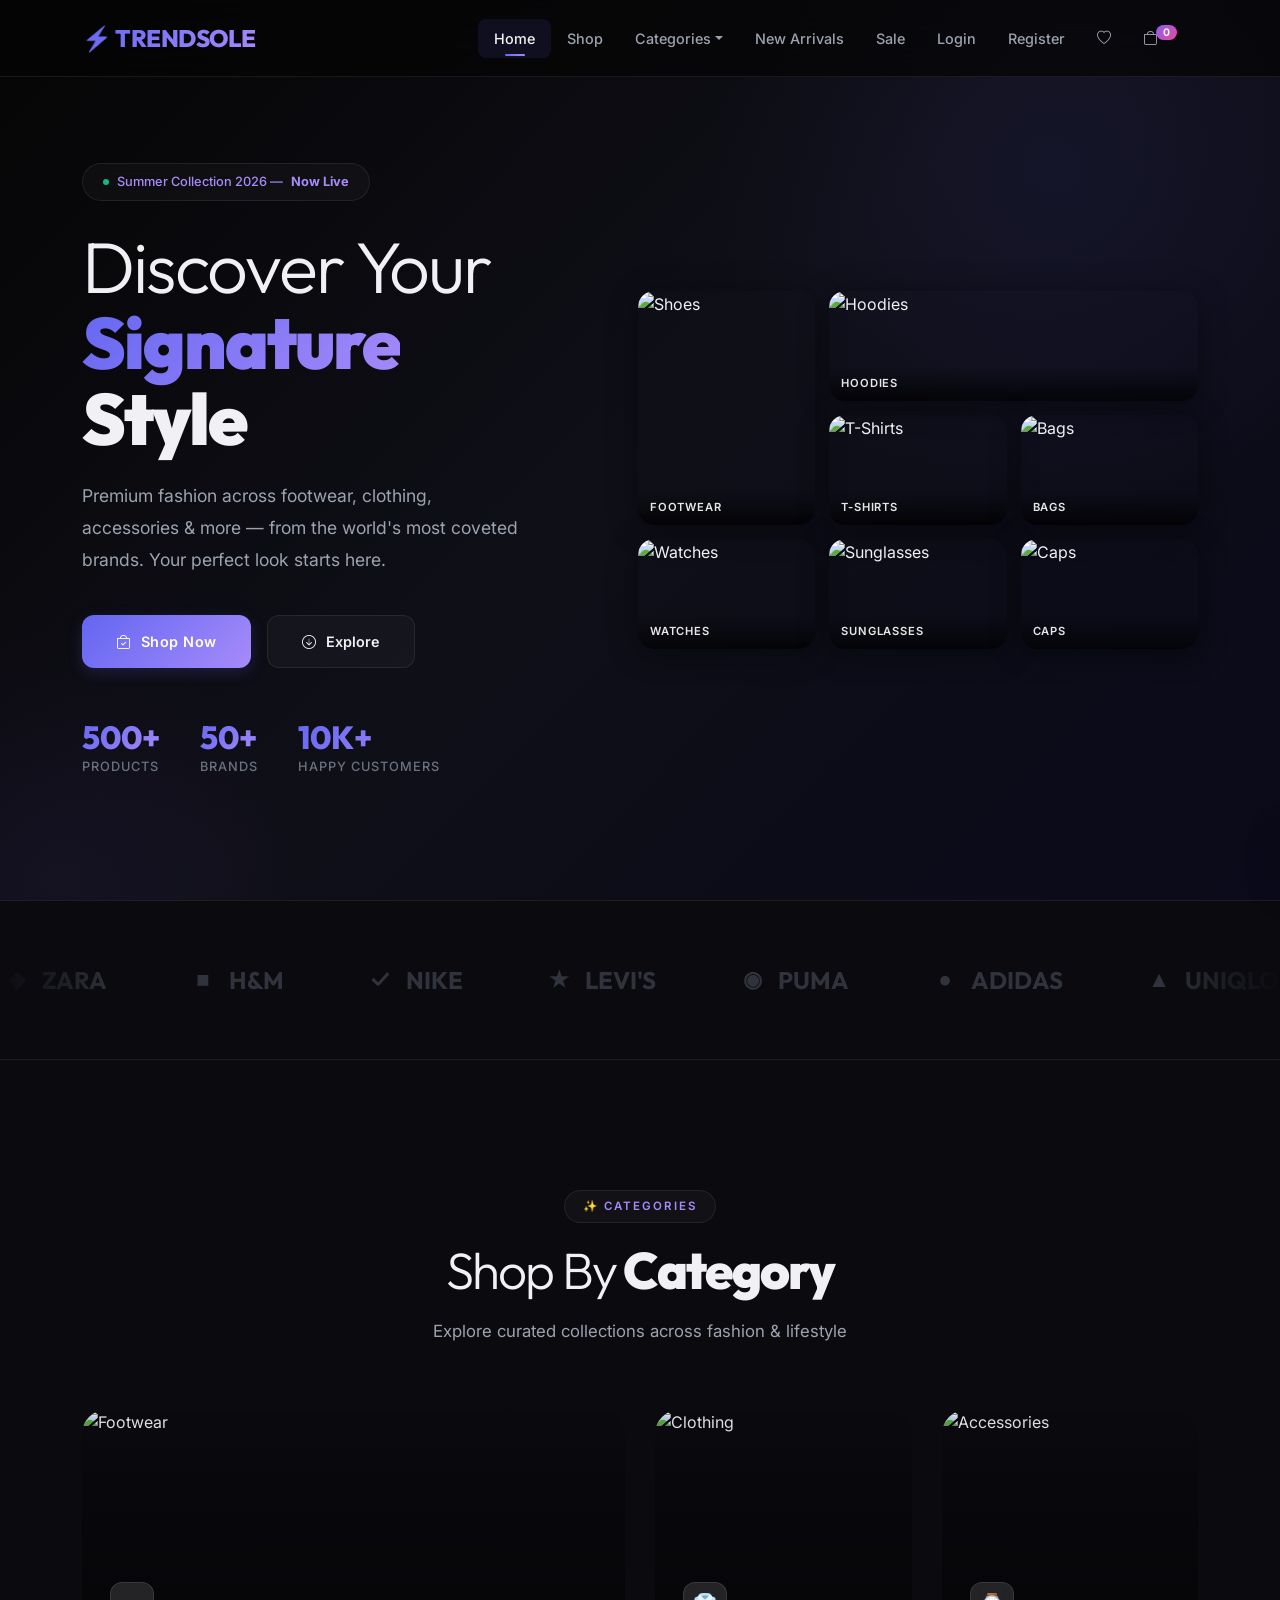
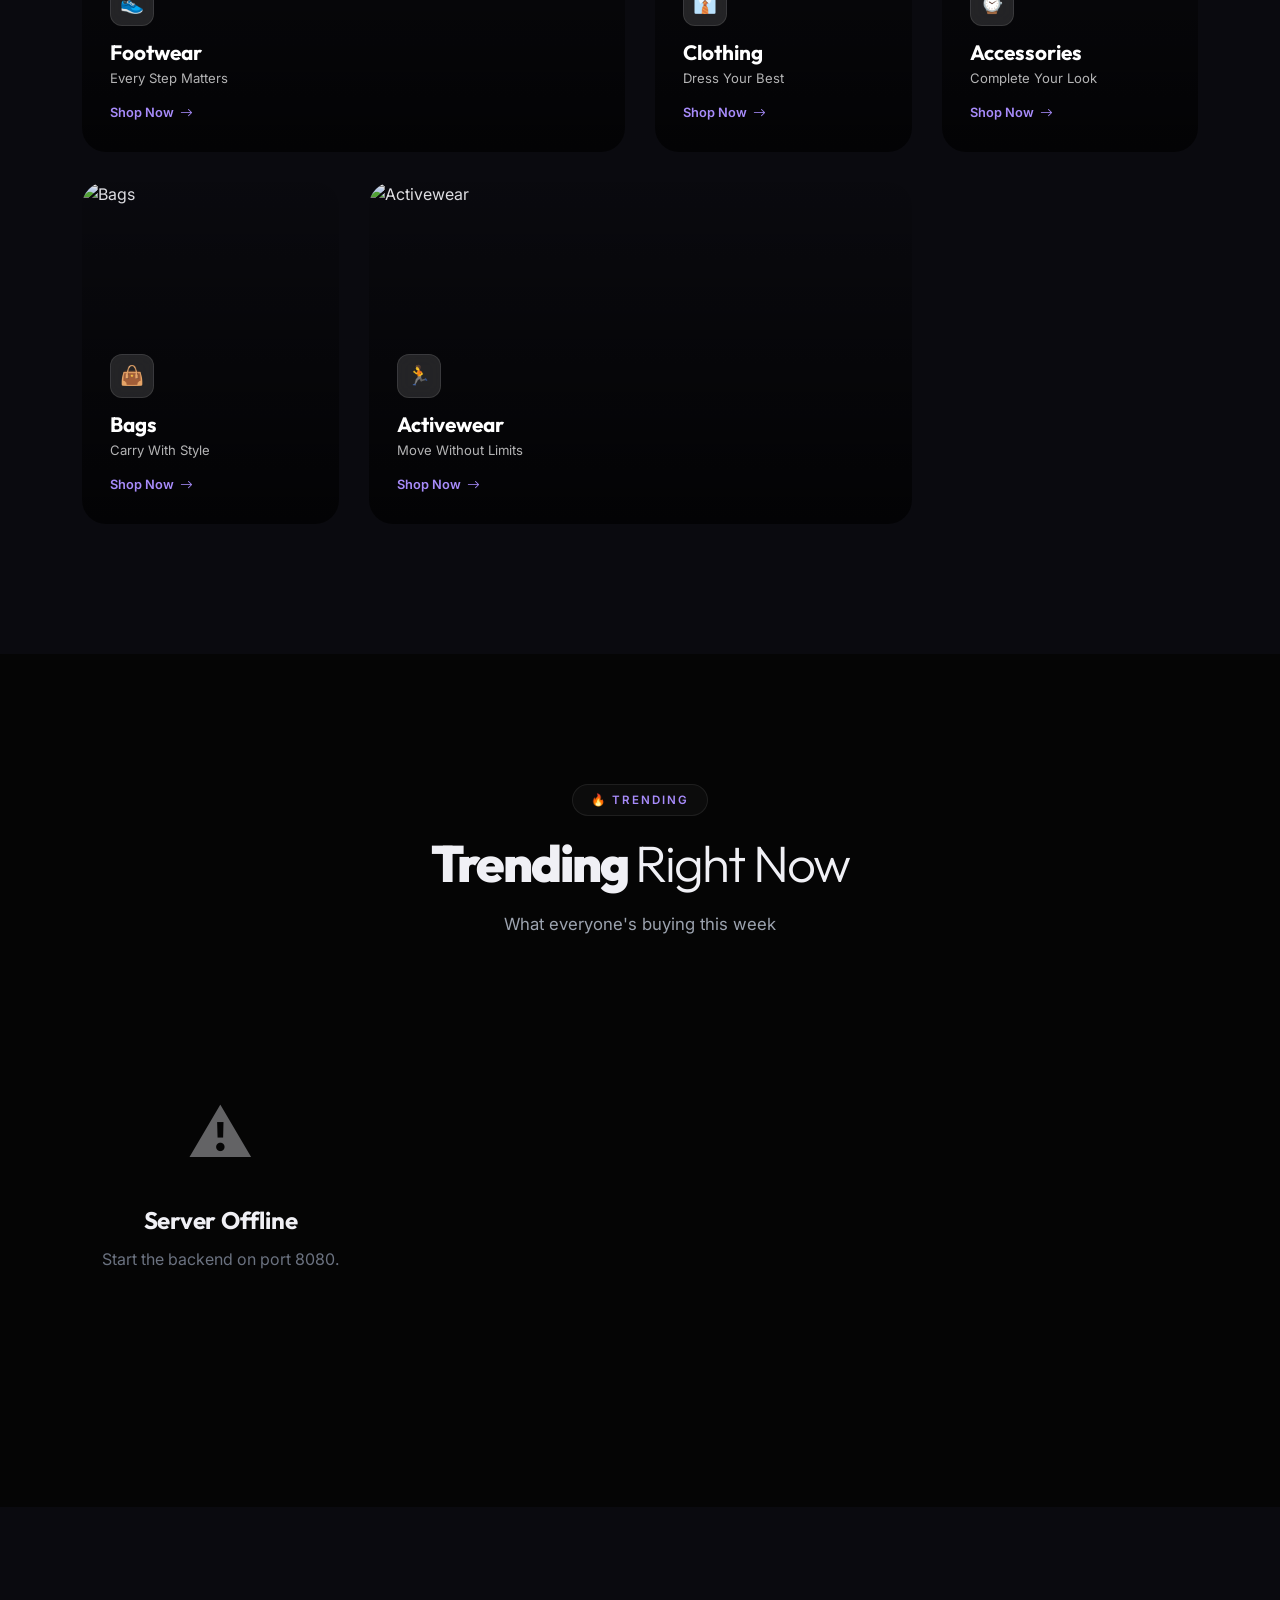
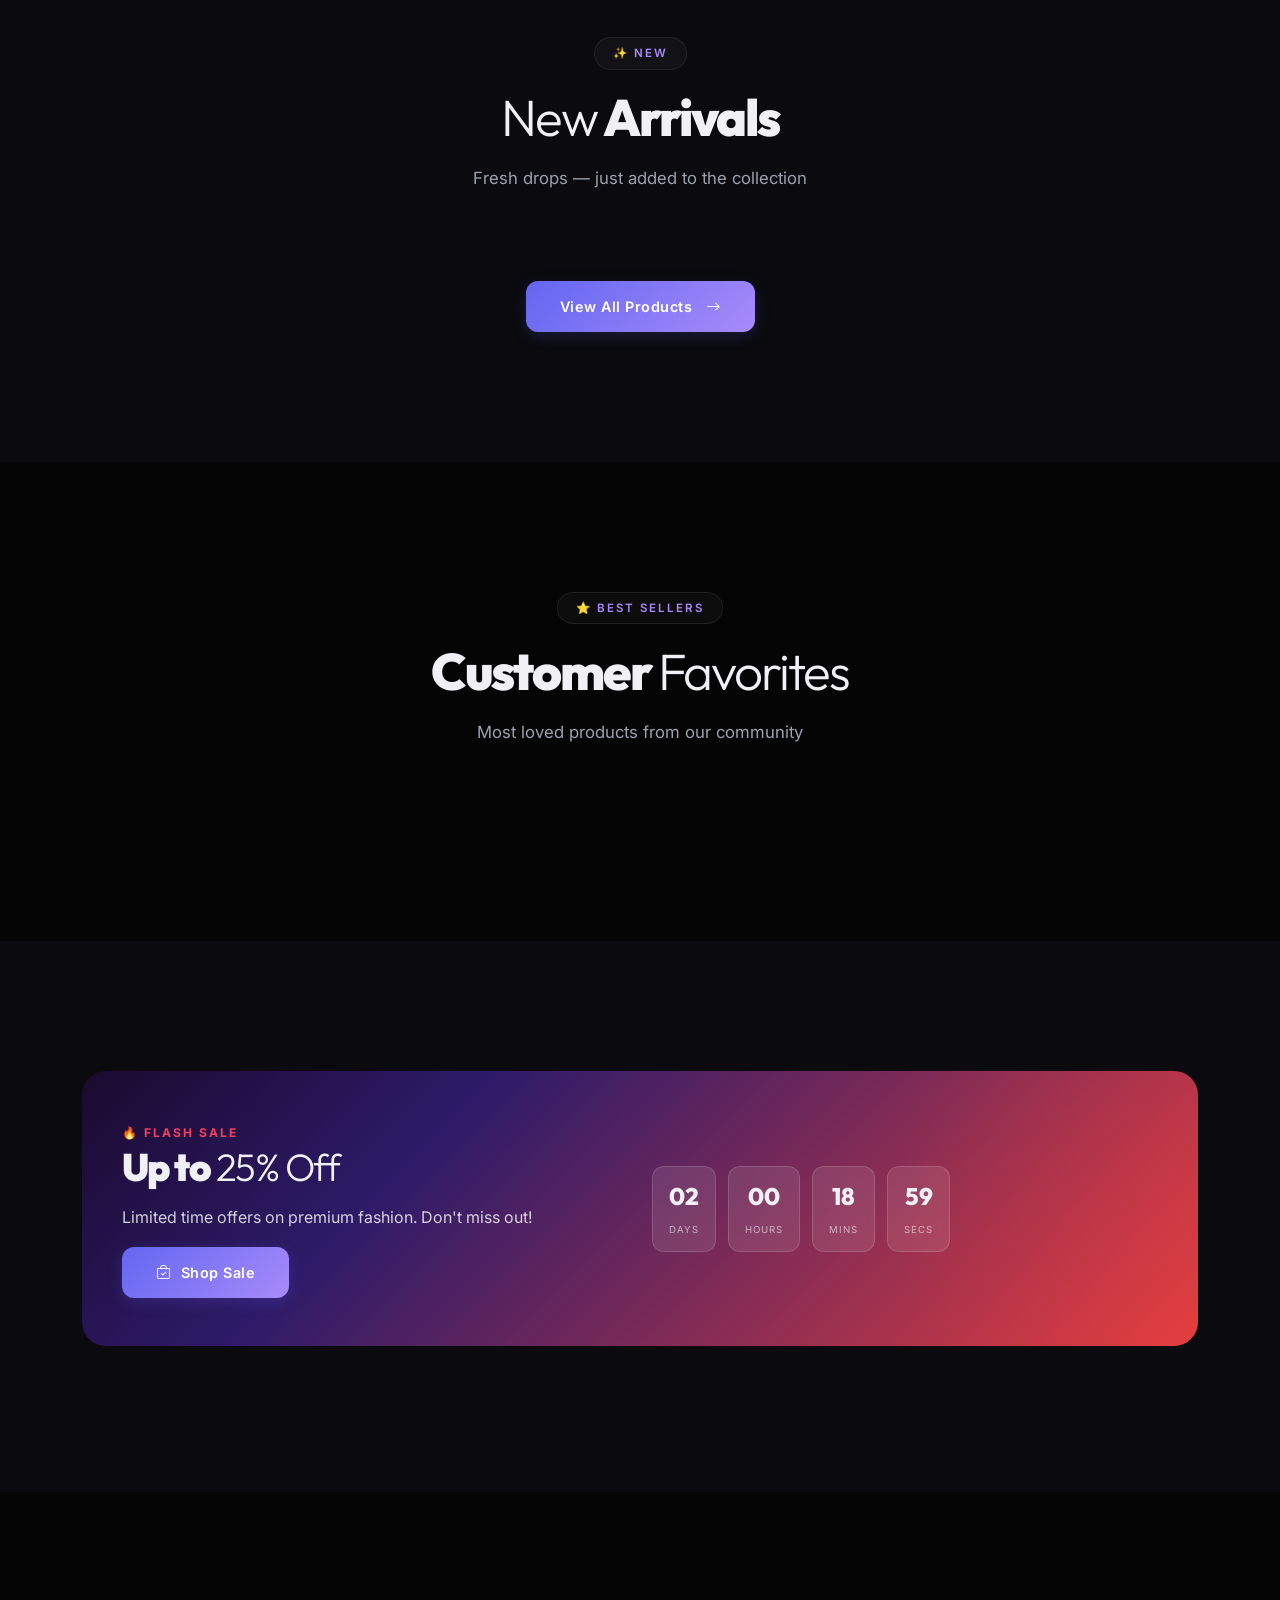
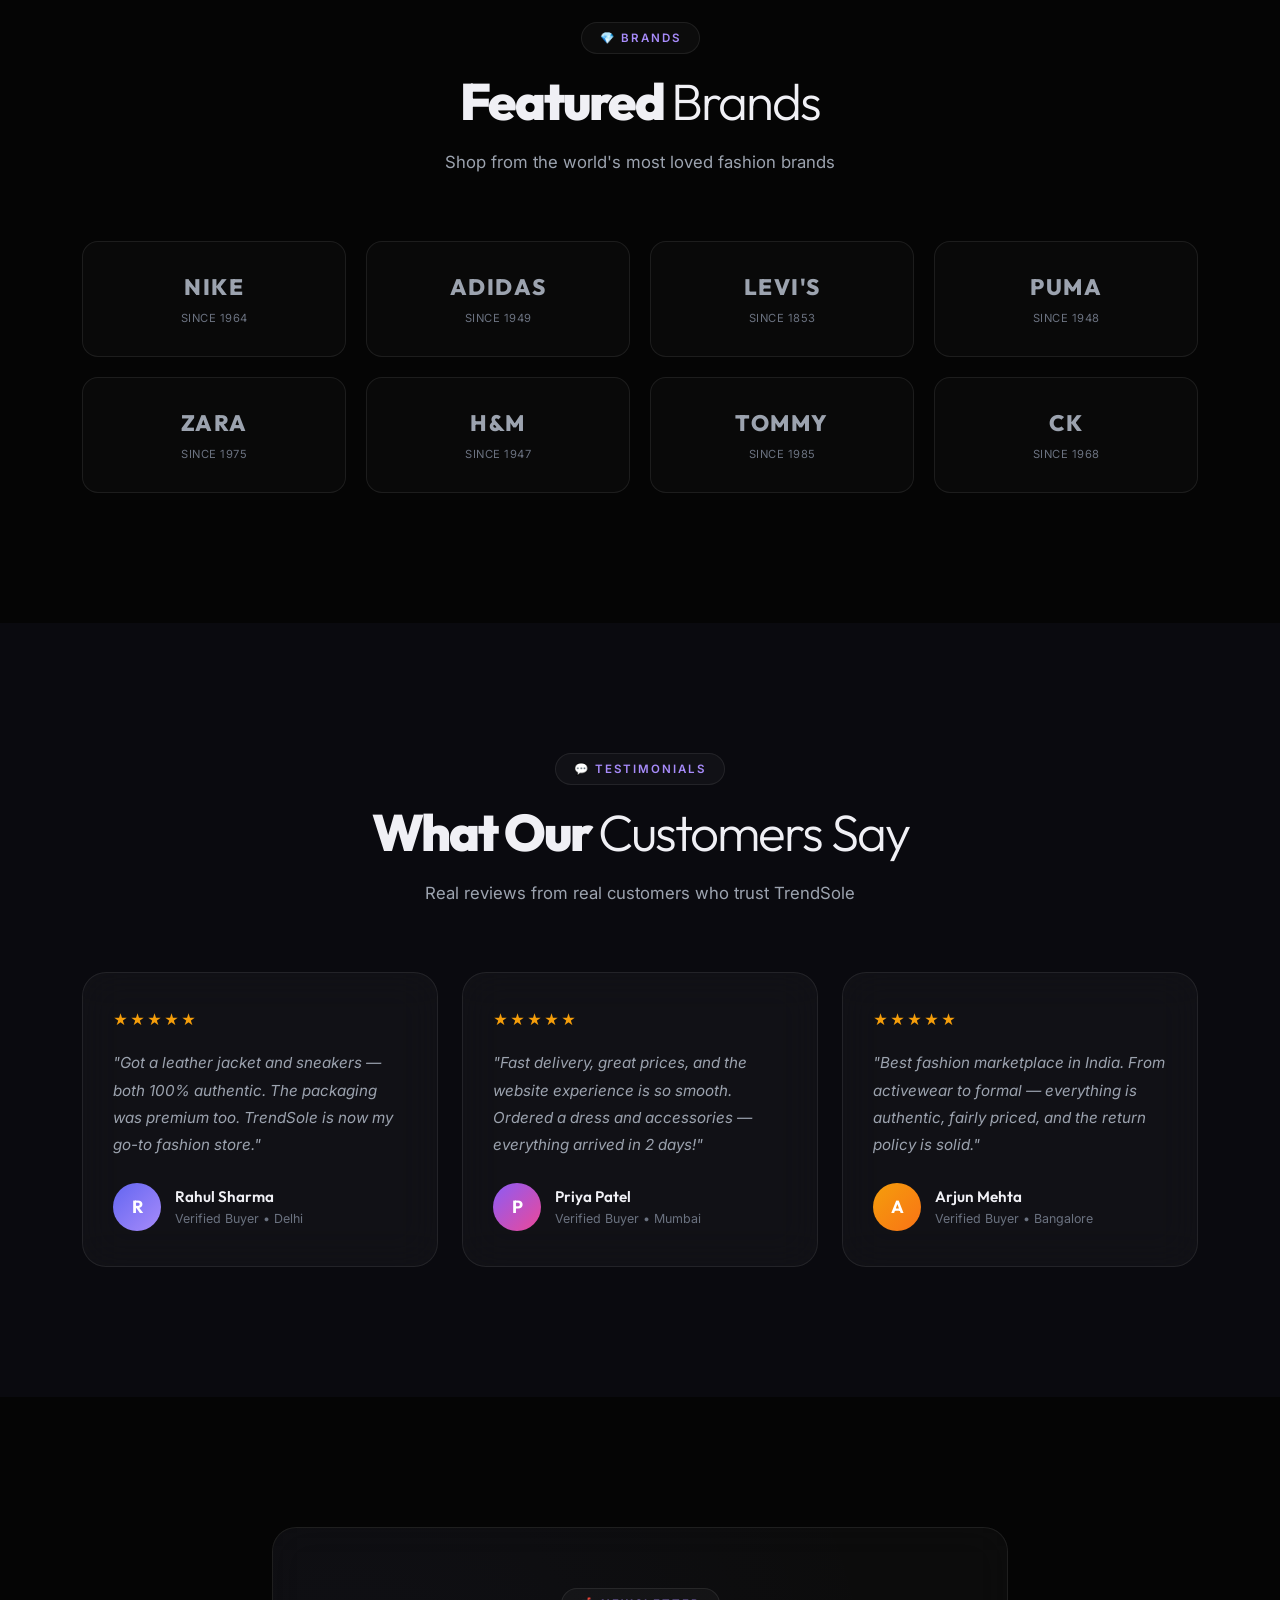
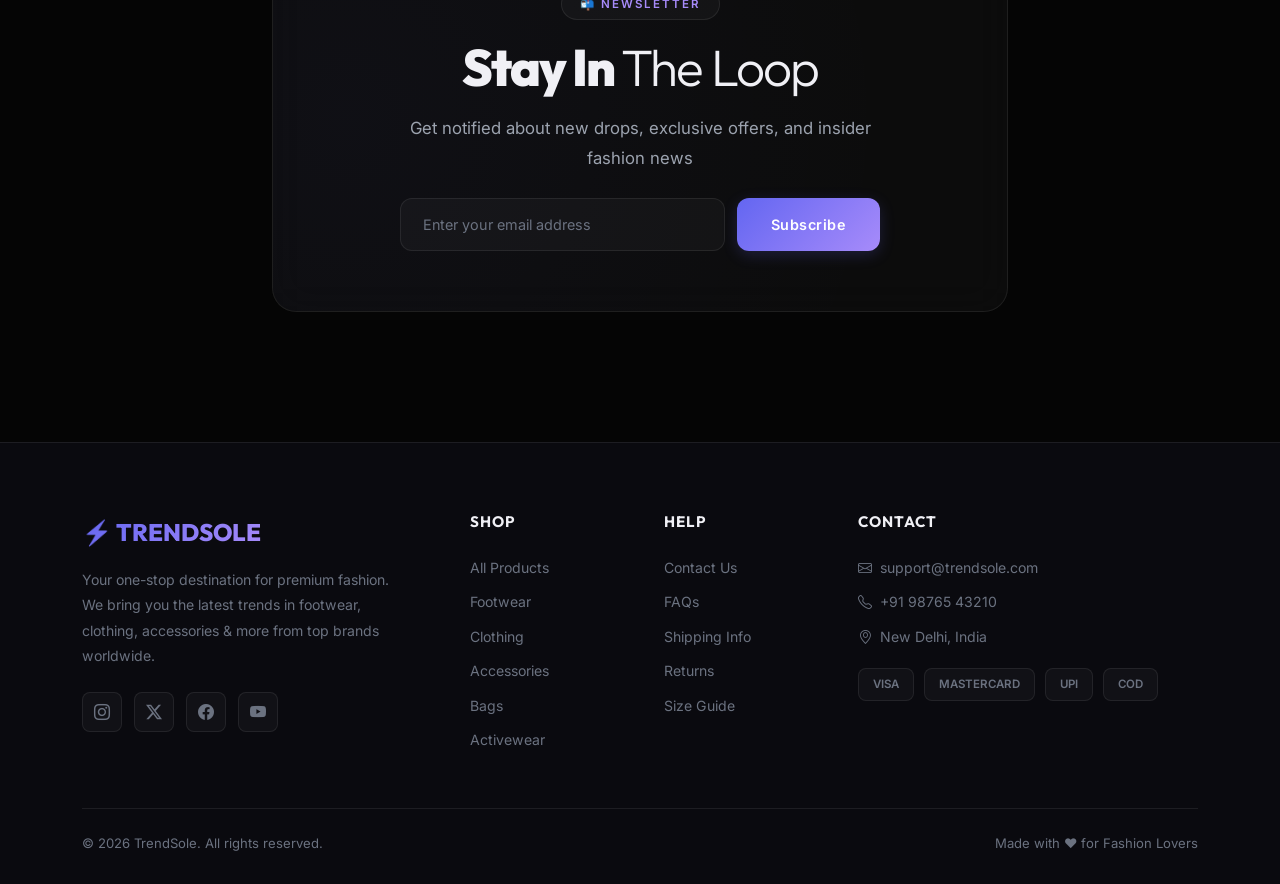
==== commit 5c7790fc: "Implement user address management" ====
--- a/src/main/resources/static/index.html
+++ b/src/main/resources/static/index.html
@@ -62,6 +62,7 @@
                         </a>
                         <ul class="dropdown-menu">
                             <li><a class="dropdown-item" href="profile.html"><i class="bi bi-person me-2"></i>My Profile</a></li>
+                            <li><a class="dropdown-item" href="addresses.html"><i class="bi bi-geo-alt me-2"></i>My Addresses</a></li>
                             <li><hr class="dropdown-divider"></li>
                             <li><a class="dropdown-item" href="#" onclick="handleLogout()"><i class="bi bi-box-arrow-right me-2"></i>Logout</a></li>
                         </ul>
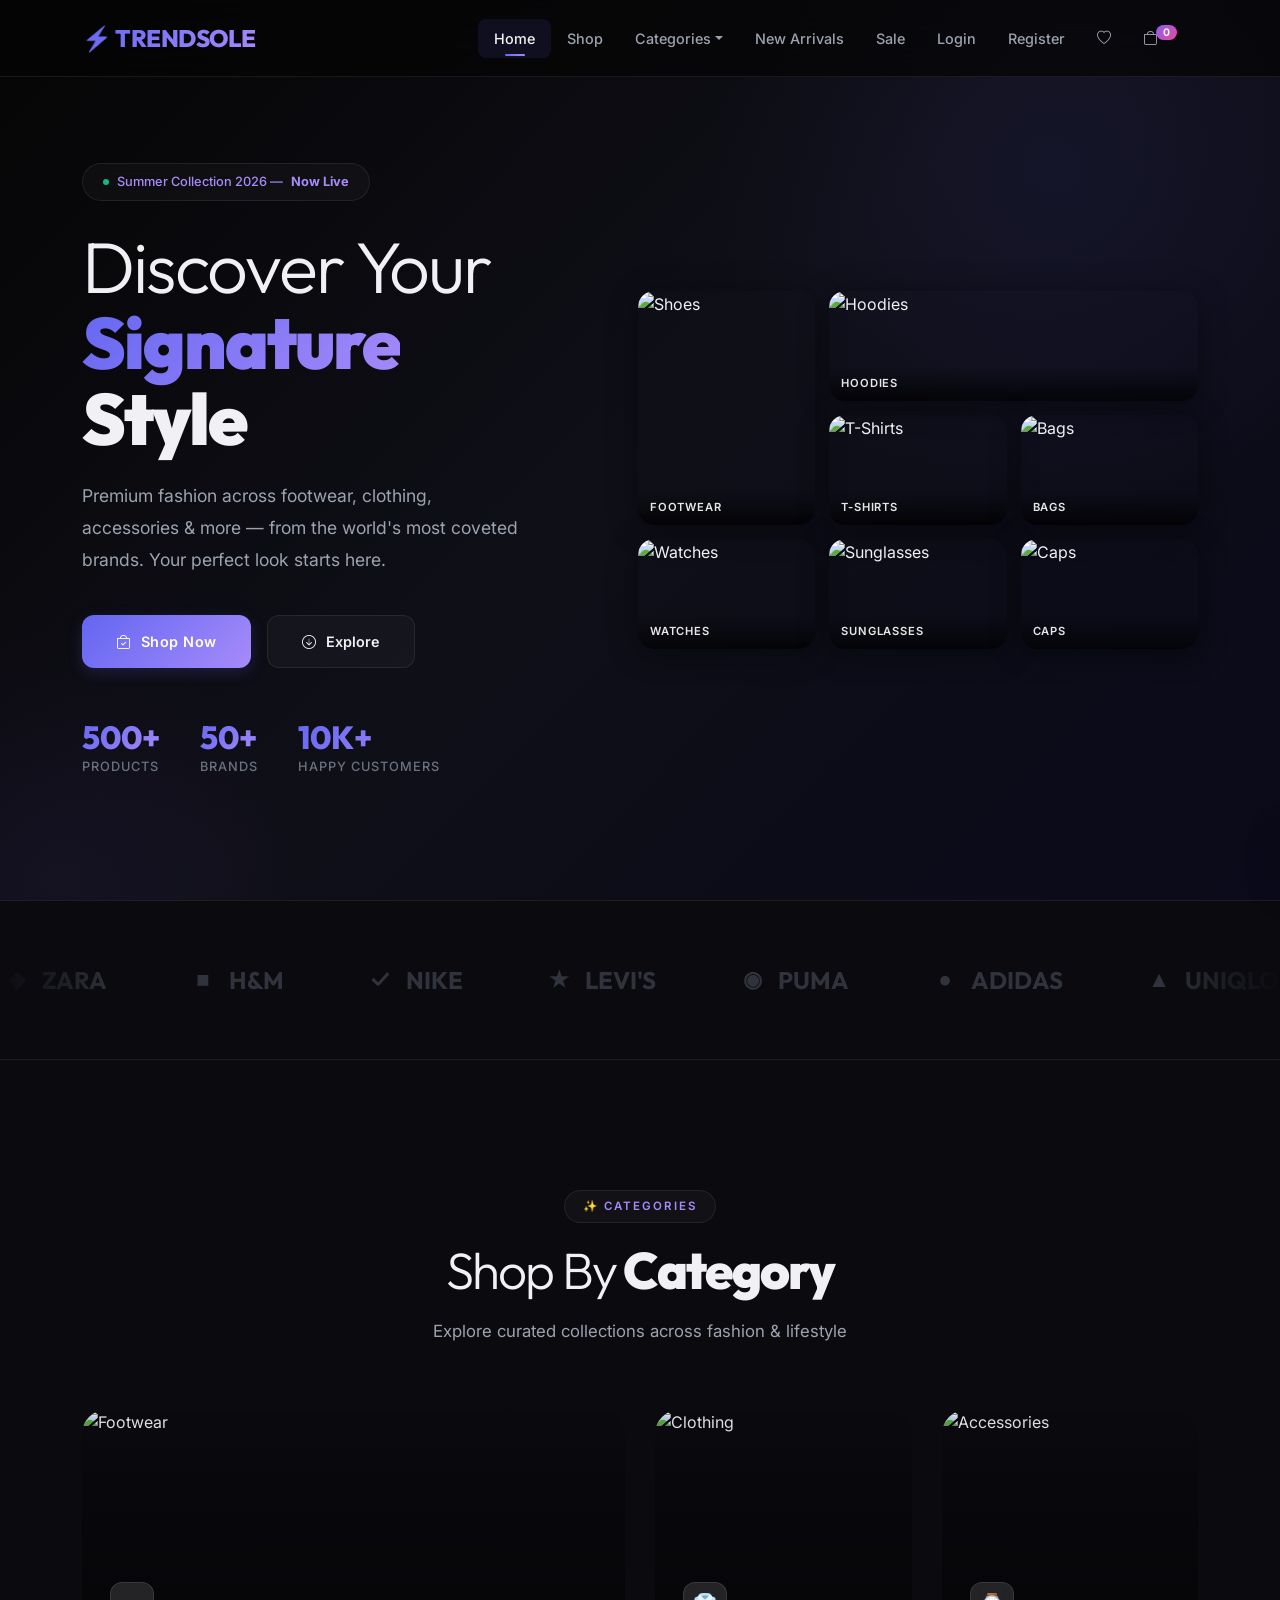
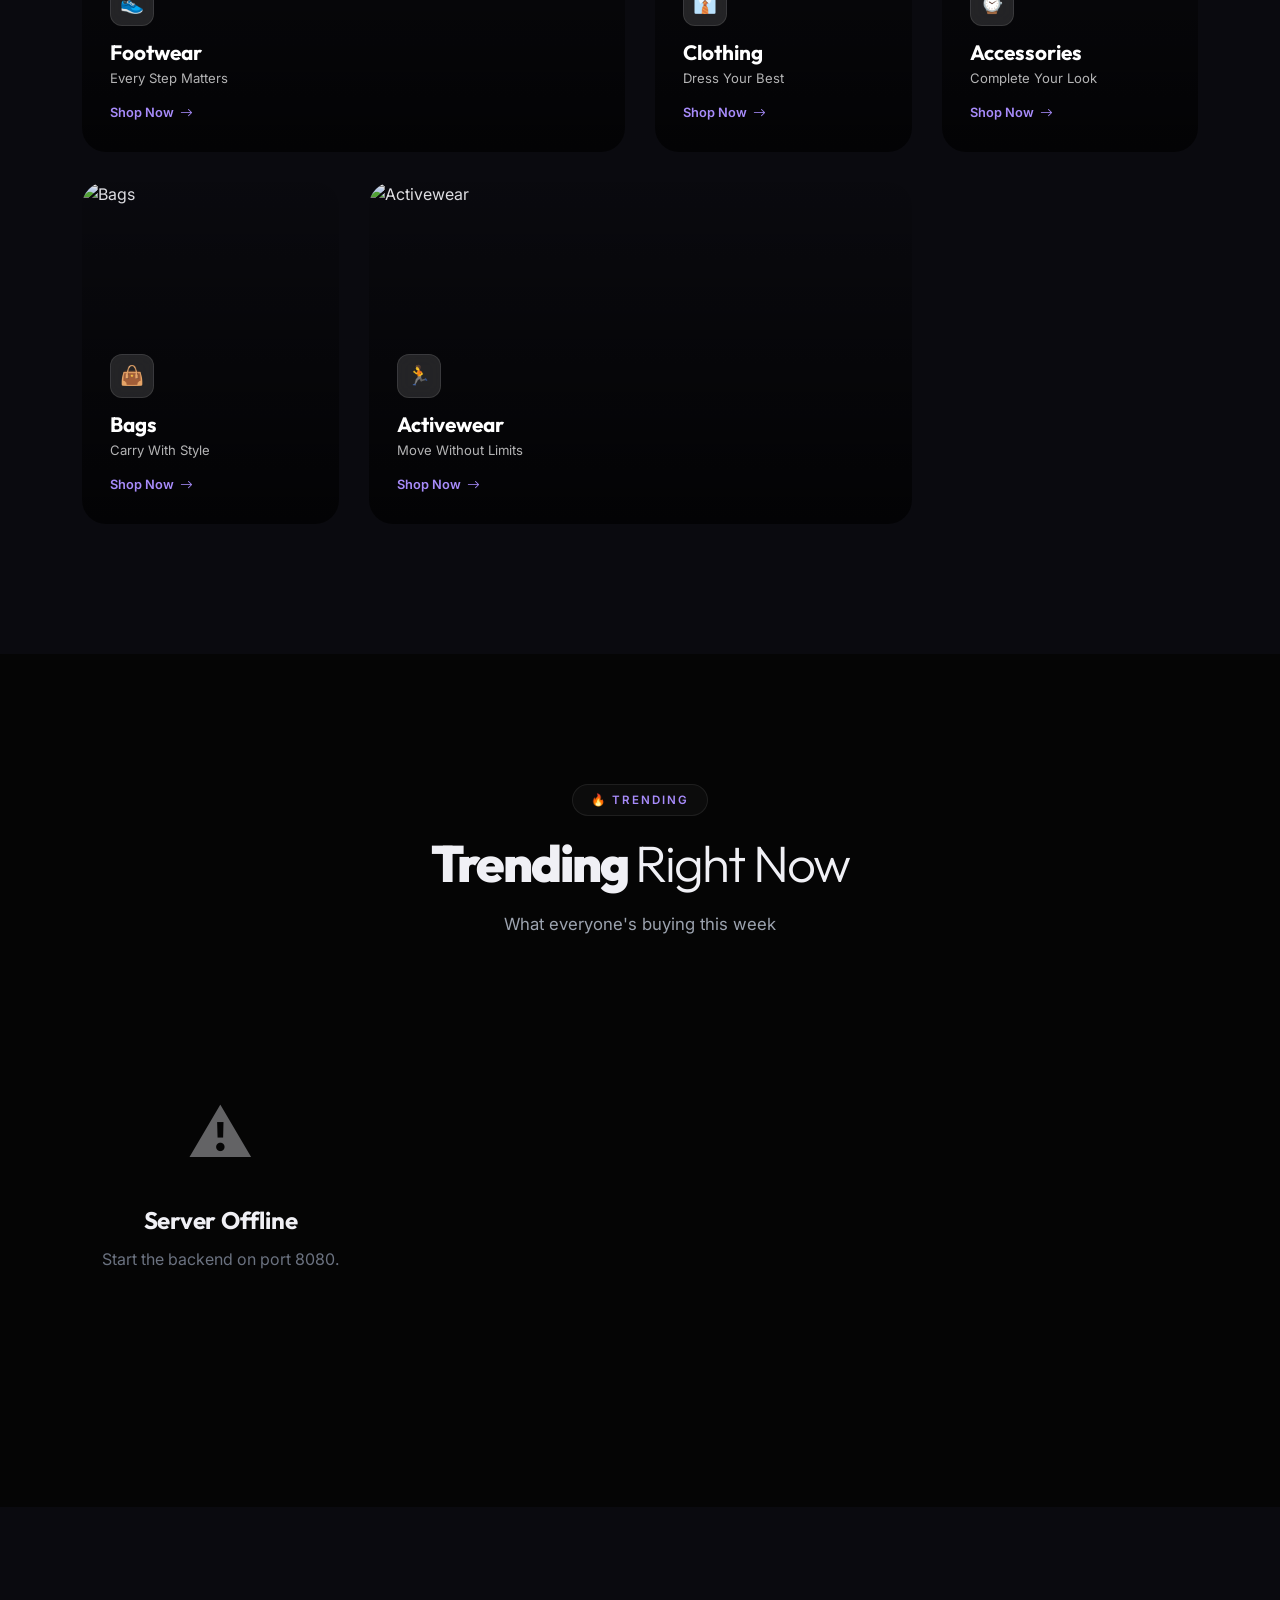
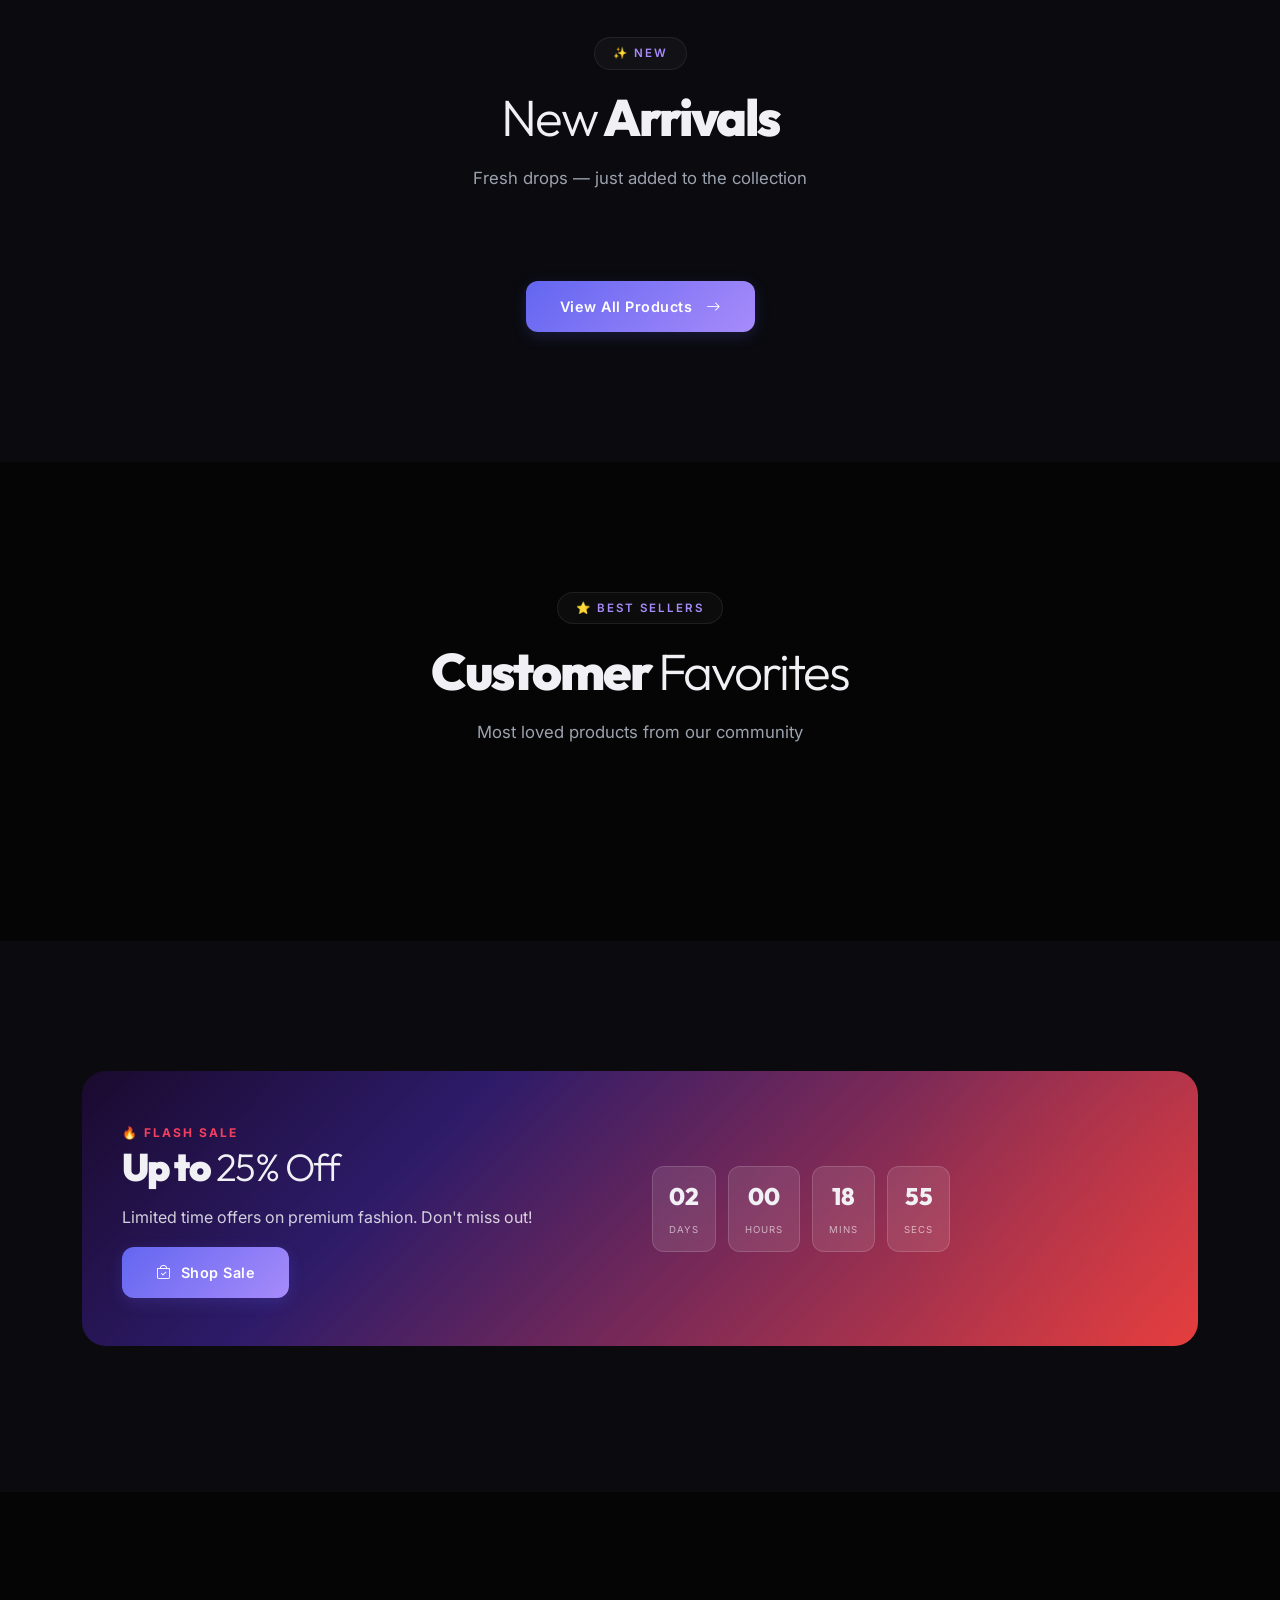
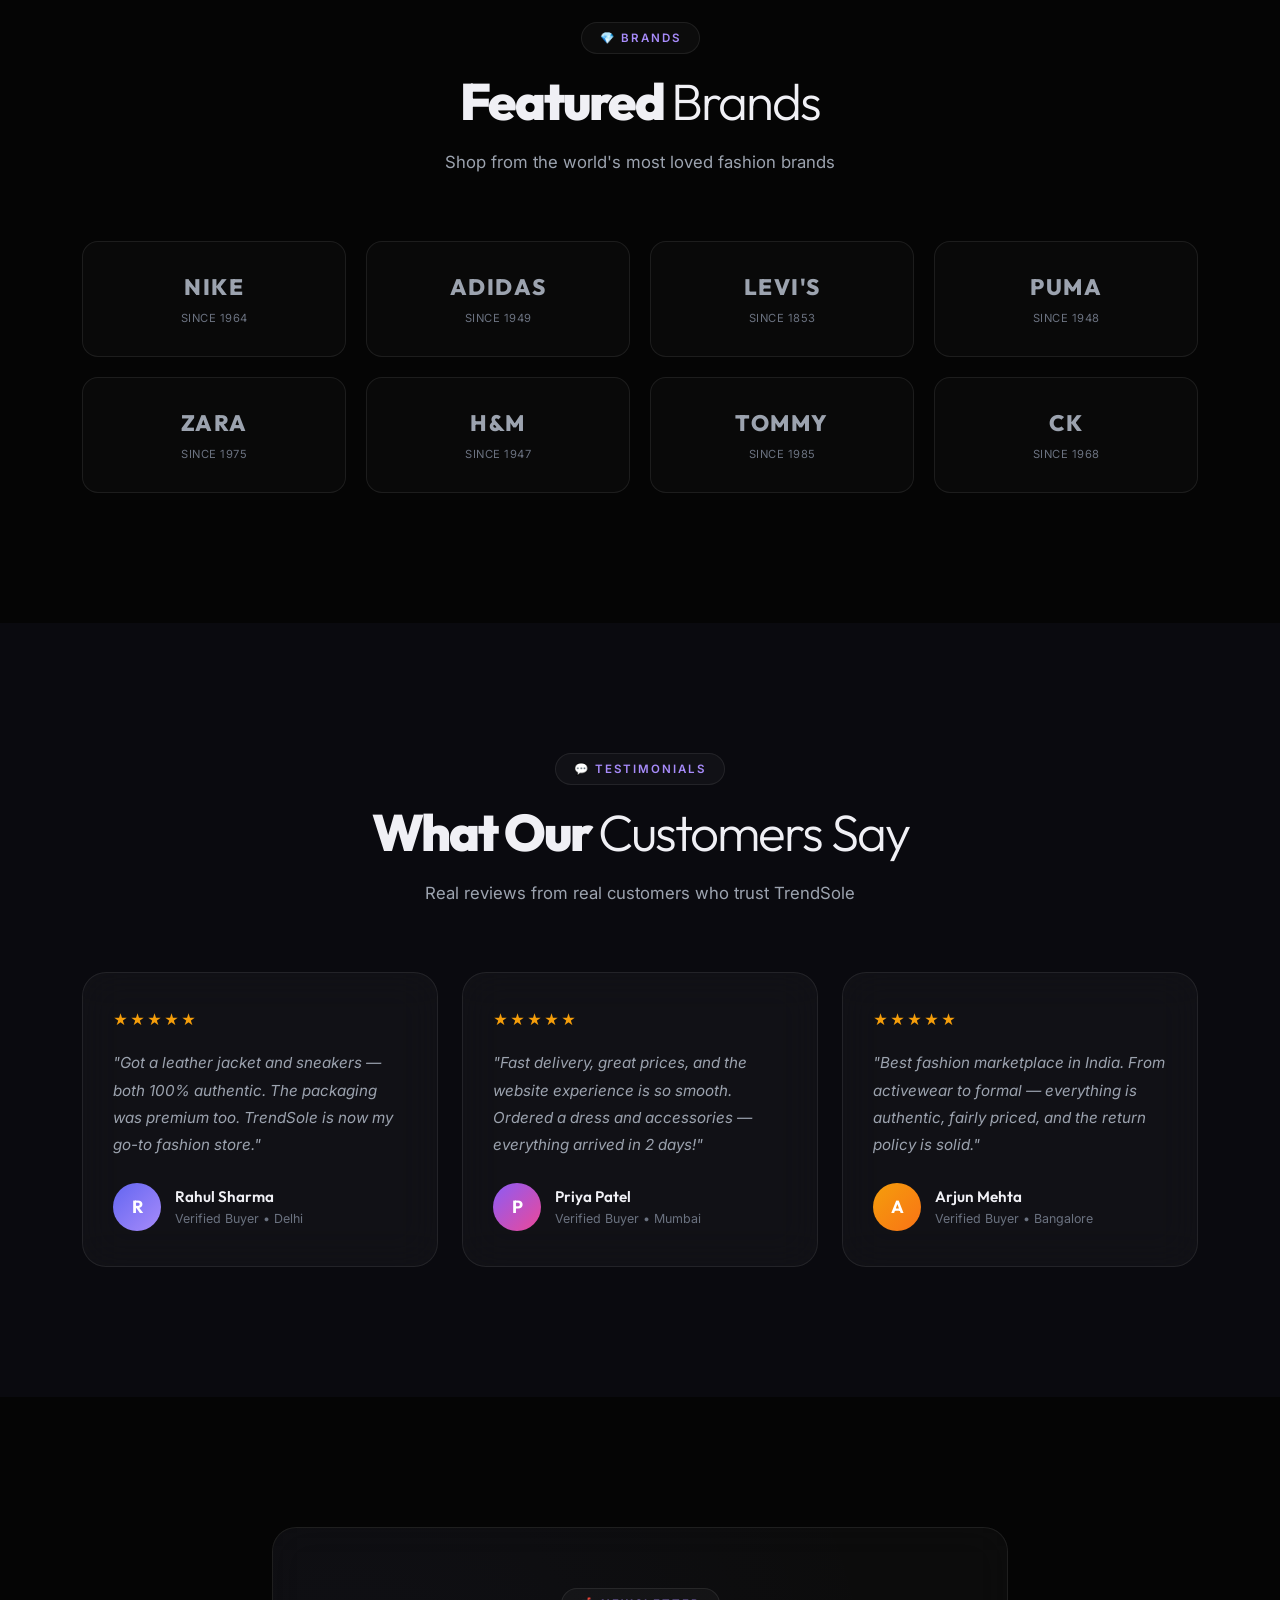
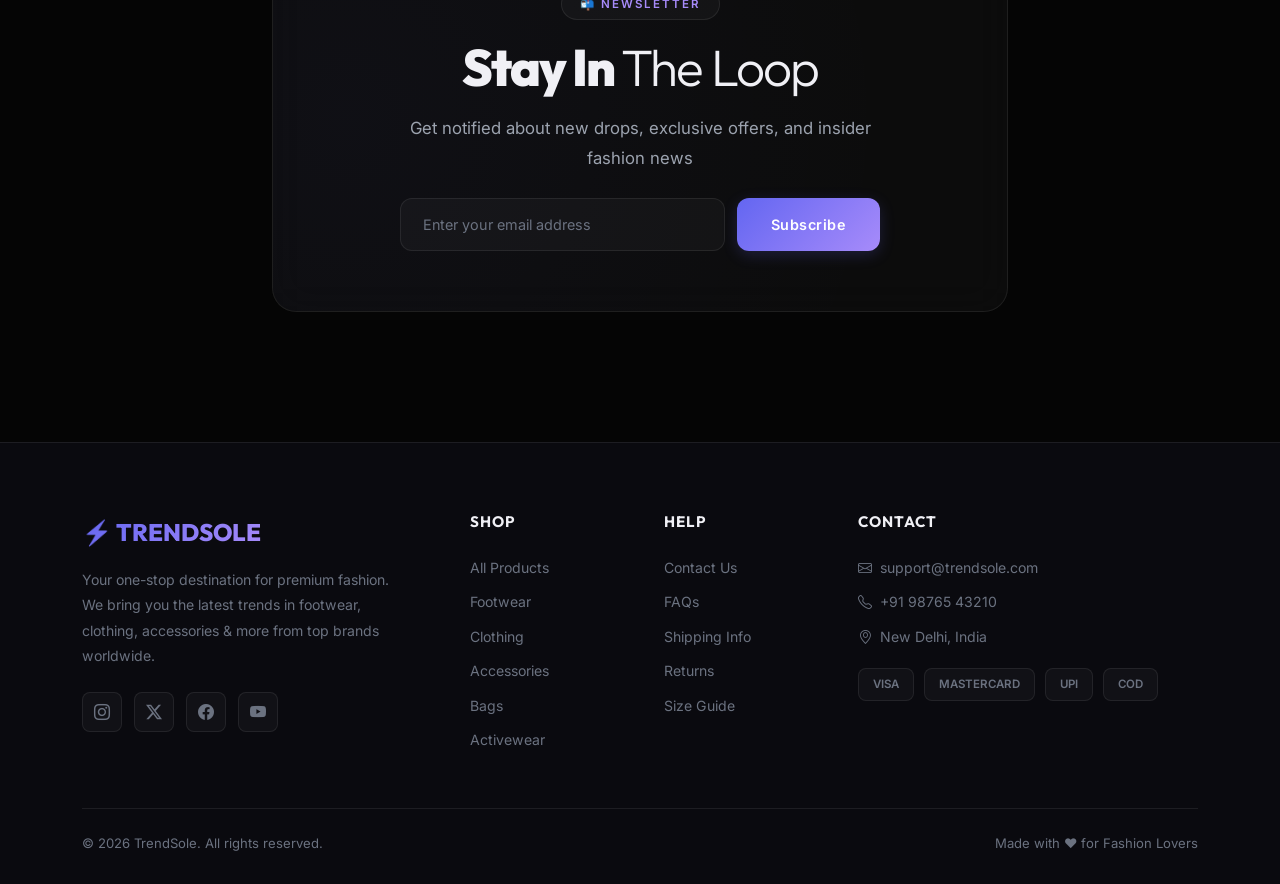
==== commit 14c11af6: "Implement order history and order details" ====
--- a/src/main/resources/static/index.html
+++ b/src/main/resources/static/index.html
@@ -62,6 +62,7 @@
                         </a>
                         <ul class="dropdown-menu">
                             <li><a class="dropdown-item" href="profile.html"><i class="bi bi-person me-2"></i>My Profile</a></li>
+                            <li><a class="dropdown-item" href="orders.html"><i class="bi bi-box-seam me-2"></i>My Orders</a></li>
                             <li><a class="dropdown-item" href="addresses.html"><i class="bi bi-geo-alt me-2"></i>My Addresses</a></li>
                             <li><hr class="dropdown-divider"></li>
                             <li><a class="dropdown-item" href="#" onclick="handleLogout()"><i class="bi bi-box-arrow-right me-2"></i>Logout</a></li>
